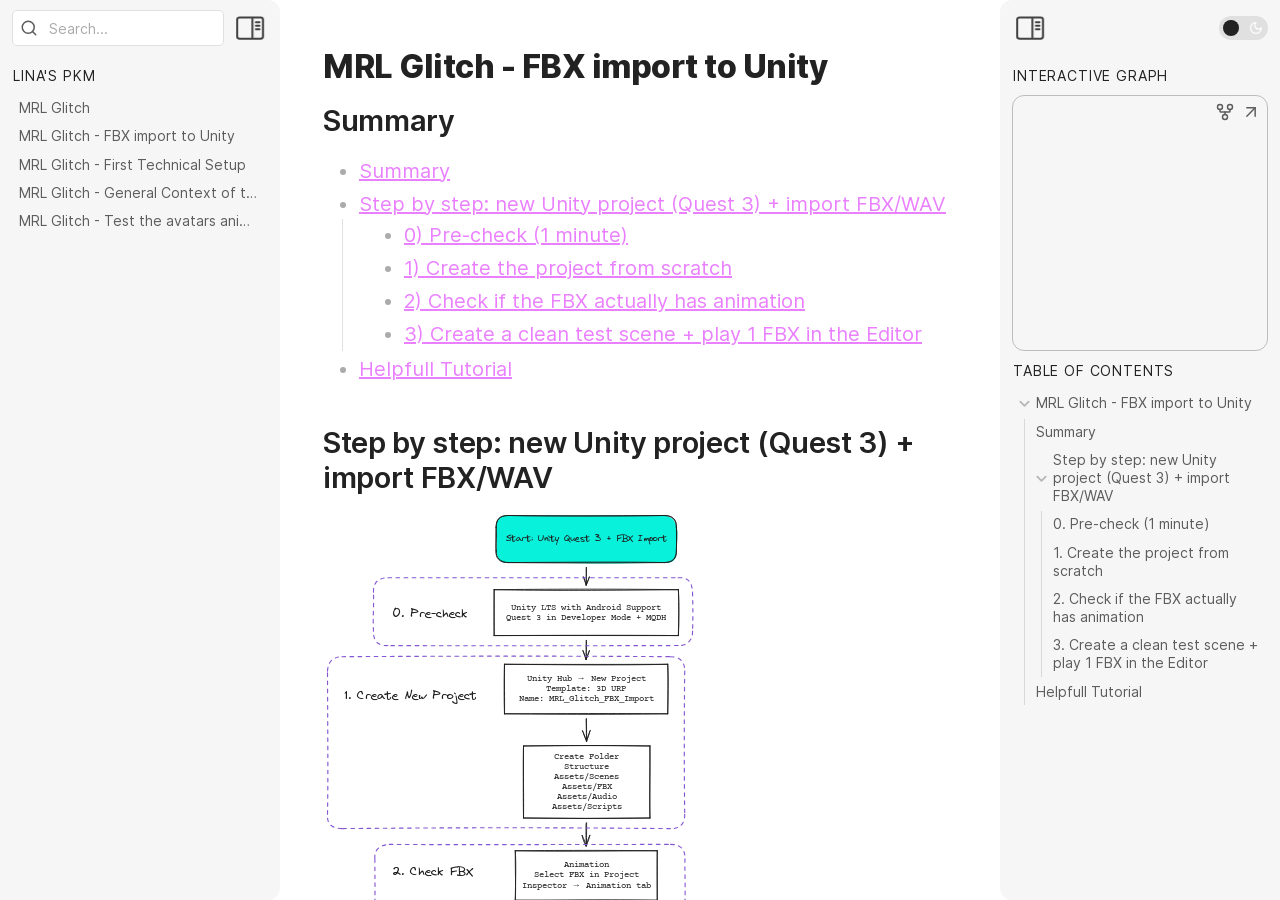
==== mrl-glitch-fbx-import-to-unity.html @ e538ef62 "Publish documentation" ====
<!DOCTYPE html> <html lang="en"><head>
<title>MRL Glitch - FBX import to Unity</title>
<base href=".">
<meta name="pathname" content="mrl-glitch-fbx-import-to-unity.html">
<meta name="description" content="Lina's PKM - MRL Glitch - FBX import to Unity">
<meta property="og:title" content="MRL Glitch - FBX import to Unity">
<meta property="og:description" content="Lina's PKM - MRL Glitch - FBX import to Unity">
<meta property="og:type" content="website">
<meta property="og:url" content="mrl-glitch-fbx-import-to-unity.html">
<meta property="og:image" content="undefined">
<meta charset="UTF-8"><meta property="og:site_name" content="Lina's PKM"><meta name="viewport" content="width=device-width, initial-scale=1.0, user-scalable=yes, minimum-scale=1.0, maximum-scale=5.0"><script async="" id="webpage-script" src="site-lib/scripts/webpage.js" onload="this.onload=null;this.setAttribute(&quot;loaded&quot;, &quot;true&quot;)"></script><script async="" id="graph-wasm-script" src="site-lib/scripts/graph-wasm.js" onload="this.onload=null;this.setAttribute(&quot;loaded&quot;, &quot;true&quot;)"></script><script async="" id="graph-render-worker-script" src="site-lib/scripts/graph-render-worker.js" onload="this.onload=null;this.setAttribute(&quot;loaded&quot;, &quot;true&quot;)"></script><link rel="icon" href="site-lib/media/favicon.png"><link rel="preload" href="site-lib/styles/snippets.css" as="style" onload="this.onload=null;this.rel='stylesheet'"><noscript><link rel="stylesheet" href="site-lib/styles/snippets.css"></noscript><link rel="stylesheet" href="site-lib/styles/obsidian.css"><link rel="preload" href="site-lib/styles/other-plugins.css" as="style" onload="this.onload=null;this.rel='stylesheet'"><noscript><link rel="stylesheet" href="site-lib/styles/other-plugins.css"></noscript><link rel="preload" href="site-lib/styles/global-variable-styles.css" as="style" onload="this.onload=null;this.rel='stylesheet'"><noscript><link rel="stylesheet" href="site-lib/styles/global-variable-styles.css"></noscript><link rel="preload" href="site-lib/styles/supported-plugins.css" as="style" onload="this.onload=null;this.rel='stylesheet'"><noscript><link rel="stylesheet" href="site-lib/styles/supported-plugins.css"></noscript><link rel="preload" href="site-lib/styles/main-styles.css" as="style" onload="this.onload=null;this.rel='stylesheet'"><noscript><link rel="stylesheet" href="site-lib/styles/main-styles.css"></noscript><style>body{--line-width:40em;--line-width-adaptive:40em;--file-line-width:40em;--sidebar-width:min(20em, 80vw);--collapse-arrow-size:11px;--tree-vertical-spacing:1.3em;--sidebar-margin:12px}:root{background-color:#202124}.sidebar{height:100%;font-size:14px;z-index:10;min-width:calc(var(--sidebar-width) + var(--divider-width-hover));max-width:calc(var(--sidebar-width) + var(--divider-width-hover));position:relative;overflow:hidden;overflow:clip;transition:min-width ease-in-out,max-width ease-in-out;transition-duration:.2s;contain:size}#left-sidebar{left:0}#right-sidebar{right:0}.sidebar.is-collapsed{min-width:0;max-width:0}.sidebar.floating{position:absolute}.sidebar .leaf-content{height:100%;min-width:calc(var(--sidebar-width) - var(--divider-width-hover));top:0;padding:var(--sidebar-margin);padding-top:4em;line-height:var(--line-height-tight);background-color:var(--background-secondary);transition:background-color,border-right,border-left,box-shadow;transition-duration:var(--color-fade-speed);transition-timing-function:ease-in-out;position:absolute;display:flex;flex-direction:column}.sidebar:not(.is-collapsed) .leaf-content{min-width:calc(max(100%,var(--sidebar-width)) - 3px);max-width:calc(max(100%,var(--sidebar-width)) - 3px)}#left-sidebar-content{left:0;border-top-right-radius:var(--radius-l);border-bottom-right-radius:var(--radius-l)}#right-sidebar-content{right:0;border-top-left-radius:var(--radius-l);border-bottom-left-radius:var(--radius-l)}.sidebar #left-sidebar-content,.sidebar #right-sidebar-content{contain:none!important;container-type:normal!important;animation:none!important}.sidebar:has(.leaf-content:empty):has(.topbar-content:empty){display:none}.sidebar-topbar{height:calc(2.3em + 2 * var(--sidebar-margin));width:var(--sidebar-width);padding:var(--sidebar-margin);z-index:1;position:fixed;display:flex;align-items:center;transition:width ease-in-out;transition-duration:inherit}.sidebar.is-collapsed .sidebar-topbar{width:calc(2.3em + var(--sidebar-margin) * 2)}.sidebar .sidebar-topbar.is-collapsed{width:0}#left-sidebar .sidebar-topbar{left:0;flex-direction:row;border-top-right-radius:var(--radius-l)}#right-sidebar .sidebar-topbar{right:0;flex-direction:row-reverse;border-top-left-radius:var(--radius-l)}#left-sidebar .topbar-content{margin-right:calc(2.3em + var(--sidebar-margin));flex-direction:row}#right-sidebar .topbar-content{margin-left:calc(2.3em + var(--sidebar-margin));flex-direction:row-reverse}.topbar-content{overflow:hidden visible;overflow:clip visible;width:100%;height:100%;display:flex;align-items:center;transition:inherit}.sidebar.is-collapsed .topbar-content{width:0;transition:inherit}.clickable-icon.sidebar-collapse-icon{background-color:transparent;color:var(--icon-color-focused);padding:2px!important;margin:0!important;height:100%!important;width:2.3em!important;margin-inline:0.14em!important;position:absolute}#left-sidebar .clickable-icon.sidebar-collapse-icon{transform:rotateY(180deg);right:var(--sidebar-margin)}#right-sidebar .clickable-icon.sidebar-collapse-icon{transform:rotateY(180deg);left:var(--sidebar-margin)}.clickable-icon.sidebar-collapse-icon svg.svg-icon{width:100%;height:100%}.feature-title{margin-left:1px;text-transform:uppercase;letter-spacing:.06em;margin-top:.75em;margin-bottom:.75em}.feature-header{display:flex;align-items:center;padding-top:0;font-size:1em;padding-left:0}body.floating-sidebars .sidebar{position:absolute}body{transition:background-color var(--color-fade-speed) ease-in-out}#navbar:not(:empty){display:flex;align-items:center;justify-content:space-between;padding:.5em 1em;width:100%}#main{display:flex;flex-direction:column;height:100%;width:100%;align-items:stretch;justify-content:center}#main-horizontal{display:flex;flex-direction:row;flex-grow:1;width:100%;align-items:stretch;justify-content:center}#center-content{flex-basis:100%;max-width:100%;width:100%;height:100%;display:flex;flex-direction:column;align-items:center;transition:opacity .2s ease-in-out;contain:inline-size}.hide{opacity:0!important;transition:opacity .2s ease-in-out;pointer-events:none}#center-content>.obsidian-document{padding-left:2em;padding-right:1em;margin-bottom:0;width:100%;width:-webkit-fill-available;width:-moz-available;width:fill-available;transition:background-color var(--color-fade-speed) ease-in-out;border-top-right-radius:var(--window-radius,var(--radius-m));border-top-left-radius:var(--window-radius,var(--radius-m));overflow-x:hidden!important;overflow-y:auto!important;display:flex!important;flex-direction:column!important;align-items:center!important;contain:inline-size}body #center-content>.obsidian-document>.markdown-preview-sizer{padding-bottom:80vh;width:100%;max-width:var(--line-width);flex-basis:var(--line-width);transition:background-color var(--color-fade-speed) ease-in-out;contain:inline-size}#center-content>.obsidian-document>div{width:100%!important;transition:background-color var(--color-fade-speed) ease-in-out;contain:inline-size}#center-content>.obsidian-document:not([data-type=markdown]).embed{display:flex;padding:1em;height:100%;width:100%;align-items:center;justify-content:center}#center-content>.obsidian-document:not([data-type=markdown]).embed>*{max-width:100%;max-height:100%;object-fit:contain}:not(h1,h2,h3,h4,h5,h6,li):has(> :is(.math,table)){overflow-x:auto!important}#center-content>.obsidian-document:not([data-type=markdown]){overflow-x:auto;contain:content;padding:0;margin:0;height:100%}.obsidian-document[data-type=attachment]{display:flex;flex-direction:column;align-items:center;justify-content:center;height:100%;width:100%}.obsidian-document[data-type=attachment]>*{outline:0;border:none;box-shadow:none}.obsidian-document[data-type=attachment] :is(img){max-width:90%;max-height:90%;object-fit:contain}.obsidian-document[data-type=attachment]>:is(audio){width:100%;max-width:min(90%,var(--line-width))}.obsidian-document[data-type=attachment]>:is(embed,iframe,video){width:100%;height:100%;max-width:100%;max-height:100%;object-fit:contain}.canvas-wrapper>:is(.header,.footer){z-index:100;position:absolute;display:flex;justify-content:center;flex-direction:column;width:100%;align-items:center}.scroll-highlight{position:absolute;width:100%;height:100%;pointer-events:none;z-index:1000;background-color:hsla(var(--color-accent-hsl),.25);opacity:0;padding:1em;inset:50%;translate:-50% -50%;border-radius:var(--radius-s)}</style><script defer="">async function loadIncludes(){let e=document.querySelectorAll("link[itemprop='include']");for(const t of e){let e=t.getAttribute("href");try{let o="";if(e.startsWith("https:")||e.startsWith("http:")||"file:"!=window.location.protocol){const n=await fetch(e);if(!n.ok){console.log("Could not include file: "+e),t?.remove();continue}o=await n.text()}else{const t=document.getElementById(btoa(encodeURI(e)));if(t){const e=JSON.parse(decodeURI(atob(t.getAttribute("value")??"")));o=e?.data??""}}let n=document.createRange().createContextualFragment(o);t.before(n),t.remove(),console.log("Included text: "+o),console.log("Included file: "+e)}catch(o){t?.remove(),console.log("Could not include file: "+e,o);continue}}}document.addEventListener("DOMContentLoaded",(()=>{loadIncludes()}));let isFileProtocol="file:"==location.protocol;function waitLoadScripts(e,t){let o=e.map((e=>document.getElementById(e+"-script")));!function e(n){let l=o[n],c=n+1;l?(l&&"true"!=l.getAttribute("loaded")||n<o.length&&e(c),n<o.length&&l.addEventListener("load",(()=>e(c)))):n<o.length?e(c):t()}(0)}</script></head><body class="publish css-settings-manager show-inline-title show-ribbon mk-readable-line mk-folder-lines mk-inline-context-enabled mk-flow-minimal center-latex-figures invert-latex-figures is-focused"><script defer="">let theme=localStorage.getItem("theme")||(window.matchMedia("(prefers-color-scheme: dark)").matches?"dark":"light");"dark"==theme?(document.body.classList.add("theme-dark"),document.body.classList.remove("theme-light")):(document.body.classList.add("theme-light"),document.body.classList.remove("theme-dark")),window.innerWidth<480?document.body.classList.add("is-phone"):window.innerWidth<768?document.body.classList.add("is-tablet"):window.innerWidth<1024?document.body.classList.add("is-small-screen"):document.body.classList.add("is-large-screen")</script><div class="parsed-feature-container" style="display: contents;"><link itemprop="include" href="site-lib/html/custom-head-content-content.html"></div><div id="main"><div id="navbar"></div><div id="main-horizontal"><div id="left-content" class="leaf" style="--sidebar-width: var(--sidebar-width-left);"><div id="left-sidebar" class="sidebar"><div class="sidebar-handle"></div><div class="sidebar-topbar"><div class="topbar-content"><div id="search-container"><div id="search-wrapper"><input enterkeyhint="search" type="search" spellcheck="false" placeholder="Search..."><div aria-label="Clear search" id="search-clear-button"></div></div></div></div><div class="clickable-icon sidebar-collapse-icon"><svg xmlns="http://www.w3.org/2000/svg" width="100%" height="100%" viewBox="0 0 24 24" fill="none" stroke="currentColor" stroke-width="3" stroke-linecap="round" stroke-linejoin="round" class="svg-icon"><path d="M21 3H3C1.89543 3 1 3.89543 1 5V19C1 20.1046 1.89543 21 3 21H21C22.1046 21 23 20.1046 23 19V5C23 3.89543 22.1046 3 21 3Z"></path><path d="M10 4V20"></path><path d="M4 7H7"></path><path d="M4 10H7"></path><path d="M4 13H7"></path></svg></div></div><div class="sidebar-content-wrapper"><div id="left-sidebar-content" class="leaf-content"><link itemprop="include" href="site-lib/html/file-tree-content.html"></div></div><script defer="">let ls = document.querySelector("#left-sidebar"); ls.classList.toggle("is-collapsed", window.innerWidth < 768); ls.style.setProperty("--sidebar-width", localStorage.getItem("sidebar-left-width"));</script></div></div><div id="center-content" class="leaf"><div class="obsidian-document markdown-preview-view markdown-rendered node-insert-event is-readable-line-width allow-fold-headings allow-fold-lists show-indentation-guide show-properties" data-type="markdown"><style id="MJX-CHTML-styles"></style><pre class="frontmatter language-yaml" style="display: none;"><code class="language-yaml is-loaded"><span class="token key atrule">title</span><span class="token punctuation">:</span> MRL Glitch <span class="token punctuation">-</span> FBX import to Unity
<span class="token key atrule">initiative_name</span><span class="token punctuation">:</span> <span class="token string">"[[MRL Glitch]]"</span>
<span class="token key atrule">date</span><span class="token punctuation">:</span> <span class="token datetime number">2025-12-15</span>
<span class="token key atrule">language</span><span class="token punctuation">:</span> EN<span class="token punctuation">-</span>US
<span class="token key atrule">note_type</span><span class="token punctuation">:</span> technical</code><button class="copy-code-button"><svg xmlns="http://www.w3.org/2000/svg" width="24" height="24" viewBox="0 0 24 24" fill="none" stroke="currentColor" stroke-width="2" stroke-linecap="round" stroke-linejoin="round" class="svg-icon lucide-copy"><rect x="8" y="8" width="14" height="14" rx="2" ry="2"></rect><path d="M4 16c-1.1 0-2-.9-2-2V4c0-1.1.9-2 2-2h10c1.1 0 2 .9 2 2"></path></svg></button></pre><div class="markdown-preview-sizer markdown-preview-section"><div class="header"><h1 class="page-title heading inline-title" id="MRL_Glitch_-_FBX_import_to_Unity_0">MRL Glitch - FBX import to Unity</h1><div class="data-bar"></div></div><div class="markdown-preview-pusher" style="width: 1px; height: 0.1px; margin-bottom: 0px;"></div><div class="el-h2"><h2 data-heading="Summary" dir="auto" class="heading" id="Summary_0"><span class="heading-collapse-indicator collapse-indicator collapse-icon"><svg xmlns="http://www.w3.org/2000/svg" width="24" height="24" viewBox="0 0 24 24" fill="none" stroke="currentColor" stroke-width="2" stroke-linecap="round" stroke-linejoin="round" class="svg-icon right-triangle"><path d="M3 8L12 17L21 8"></path></svg></span>Summary</h2></div><div class="el-pre"><div class="block-language-table-of-contents"><ul>
<li dir="auto"><a data-tooltip-position="top" aria-label="Summary" data-href="#Summary" href="mrl-glitch-fbx-import-to-unity.html#Summary_0" class="internal-link" target="_self" rel="noopener nofollow">Summary</a></li>
<li dir="auto"><div class="list-collapse-indicator collapse-indicator collapse-icon"><svg xmlns="http://www.w3.org/2000/svg" width="24" height="24" viewBox="0 0 24 24" fill="none" stroke="currentColor" stroke-width="2" stroke-linecap="round" stroke-linejoin="round" class="svg-icon right-triangle"><path d="M3 8L12 17L21 8"></path></svg></div><a data-tooltip-position="top" aria-label="Step by step: new Unity project (Quest 3) + import FBX/WAV" data-href="#Step by step: new Unity project (Quest 3) + import FBX/WAV" href="mrl-glitch-fbx-import-to-unity.html#Step_by_step_new_Unity_project_(Quest_3)_+_import_FBX/WAV_0" class="internal-link" target="_self" rel="noopener nofollow">Step by step: new Unity project (Quest 3) + import FBX/WAV</a>
<ul>
<li dir="auto"><a data-tooltip-position="top" aria-label="0) Pre-check (1 minute)" data-href="#0) Pre-check (1 minute)" href="mrl-glitch-fbx-import-to-unity.html#0)_Pre-check_(1_minute)_0" class="internal-link" target="_self" rel="noopener nofollow">0) Pre-check (1 minute)</a></li>
<li dir="auto"><a data-tooltip-position="top" aria-label="1) Create the project from scratch" data-href="#1) Create the project from scratch" href="mrl-glitch-fbx-import-to-unity.html#1)_Create_the_project_from_scratch_0" class="internal-link" target="_self" rel="noopener nofollow">1) Create the project from scratch</a></li>
<li dir="auto"><a data-tooltip-position="top" aria-label="2) Check if the FBX actually has animation" data-href="#2) Check if the FBX actually has animation" href="mrl-glitch-fbx-import-to-unity.html#2)_Check_if_the_FBX_actually_has_animation_0" class="internal-link" target="_self" rel="noopener nofollow">2) Check if the FBX actually has animation</a></li>
<li dir="auto"><a data-tooltip-position="top" aria-label="3) Create a clean test scene + play 1 FBX in the Editor" data-href="#3) Create a clean test scene + play 1 FBX in the Editor" href="mrl-glitch-fbx-import-to-unity.html#3)_Create_a_clean_test_scene_+_play_1_FBX_in_the_Editor_0" class="internal-link" target="_self" rel="noopener nofollow">3) Create a clean test scene + play 1 FBX in the Editor</a></li>
</ul>
</li>
<li dir="auto"><a data-tooltip-position="top" aria-label="Helpfull Tutorial" data-href="#Helpfull Tutorial" href="mrl-glitch-fbx-import-to-unity.html#Helpfull_Tutorial_0" class="internal-link" target="_self" rel="noopener nofollow">Helpfull Tutorial</a></li>
</ul></div></div><div class="el-h2"><h2 data-heading="Step by step: new Unity project (Quest 3) + import FBX/WAV" dir="auto" class="heading" id="Step_by_step_new_Unity_project_(Quest_3)_+_import_FBX/WAV_0"><span class="heading-collapse-indicator collapse-indicator collapse-icon"><svg xmlns="http://www.w3.org/2000/svg" width="24" height="24" viewBox="0 0 24 24" fill="none" stroke="currentColor" stroke-width="2" stroke-linecap="round" stroke-linejoin="round" class="svg-icon right-triangle"><path d="M3 8L12 17L21 8"></path></svg></span>Step by step: new Unity project (Quest 3) + import FBX/WAV</h2></div><div class="el-p"><p dir="auto"></p><div class="excalidraw-svg"><div style="max-width:800px; " class="excalidraw-svg excalidraw-embedded-img excalidraw-canvas-immersive" filesource="07-ASSETS/Excalidraw/MRL Glitch FBX import to Unity Drawing 2025-12-17 18.29.47.excalidraw.md" w="800" draggable="false" oncanvas="false"><svg version="1.1" xmlns="http://www.w3.org/2000/svg" viewBox="0 0 1419.7359319283971 3516.2849063654444" class="excalidraw-svg"><!-- svg-source:excalidraw --><metadata></metadata><defs><style class="style-fonts">
      @font-face { font-family: Virgil; src: url([data-uri]); }
      @font-face { font-family: Local Font; src: url([data-uri]); }</style></defs><rect x="0" y="0" width="1419.7359319283971" height="3516.2849063654444" fill="#ffffff"></rect><g stroke-linecap="round" transform="translate(384.61858990788755 10) rotate(0 200.3125 52.28273637507141)"><path d="M26.14 0 C141.69 0, 258.07 0.03, 374.48 0 C389.47 3.46, 398.67 10.27, 400.63 26.14 C404.75 35.32, 402.61 50.53, 400.63 78.42 C401.76 96.76, 393.63 107.15, 374.48 104.57 C241.9 109.37, 111.18 104.92, 26.14 104.57 C11.52 107.7, 1.31 95.48, 0 78.42 C2.3 67.47, 0.61 47.18, 0 26.14 C-0.67 10.68, 7.78 0.23, 26.14 0" stroke="none" stroke-width="0" fill="#08F2DB"></path><path d="M26.14 0 C109.46 1.5, 193.57 0.93, 374.48 0 M26.14 0 C155.58 1.13, 285.19 1.62, 374.48 0 M374.48 0 C392.7 1.62, 400.98 7.33, 400.63 26.14 M374.48 0 C390.21 -1, 401.37 10.64, 400.63 26.14 M400.63 26.14 C402.03 38.54, 400.89 48.99, 400.63 78.42 M400.63 26.14 C400.94 43.96, 401.27 61.64, 400.63 78.42 M400.63 78.42 C399.91 96.82, 390.44 104.71, 374.48 104.57 M400.63 78.42 C401.66 94.94, 394.06 103.96, 374.48 104.57 M374.48 104.57 C276.95 102.64, 179.06 103.81, 26.14 104.57 M374.48 104.57 C265.94 105.42, 156.37 105.68, 26.14 104.57 M26.14 104.57 C10.1 103.12, -0.72 95.61, 0 78.42 M26.14 104.57 C8.48 106, -2.25 94.23, 0 78.42 M0 78.42 C-1.34 64.79, 2.27 52.88, 0 26.14 M0 78.42 C-0.32 64.11, -1.16 47.77, 0 26.14 M0 26.14 C0.02 9.72, 8.66 -0.64, 26.14 0 M0 26.14 C0.13 6.68, 7.42 0.98, 26.14 0" stroke="#1e1e1e" stroke-width="2" fill="none"></path></g><g transform="translate(406.2912125885516 49.78273637507141) rotate(0 178.63987731933594 12.5)"><text x="178.63987731933594" y="17.619999999999997" font-family="Virgil, sans-serif, Segoe UI Emoji" font-size="20px" fill="#1e1e1e" text-anchor="middle" style="white-space: pre;" direction="ltr" dominant-baseline="alphabetic">Start: Unity Quest 3 + FBX Import</text></g><g stroke-linecap="round" transform="translate(380.24358990788755 174.78904452748657) rotate(0 204.6875 51)"><path d="M0 0 C101.99 2.04, 201.83 2.16, 409.38 0 M0 0 C120.42 -1.1, 240.5 -1.93, 409.38 0 M409.38 0 C410.6 21.22, 410.32 44.69, 409.38 102 M409.38 0 C410.77 36.27, 411.02 71.15, 409.38 102 M409.38 102 C292.09 102.07, 174.85 101.65, 0 102 M409.38 102 C284.22 100.96, 157.93 101.44, 0 102 M0 102 C0.38 75.77, -0.05 47.43, 0 0 M0 102 C-0.72 67.26, -0.2 31.35, 0 0" stroke="#1e1e1e" stroke-width="2" fill="none"></path></g><g transform="translate(393.05608990788755 203.32810702748657) rotate(0 191.875 22.4609375)"><text x="191.875" y="15.625" font-family="Local Font, sans-serif, Segoe UI Emoji" font-size="20px" fill="#1e1e1e" text-anchor="middle" style="white-space: pre;" direction="ltr" dominant-baseline="alphabetic">Unity LTS with Android Support</text><text x="191.875" y="38.0859375" font-family="Local Font, sans-serif, Segoe UI Emoji" font-size="20px" fill="#1e1e1e" text-anchor="middle" style="white-space: pre;" direction="ltr" dominant-baseline="alphabetic">Quest 3 in Developer Mode + MQDH</text></g><g stroke-linecap="round" transform="translate(403.19830182195005 340.5505496544397) rotate(0 181.34765625 55)"><path d="M0 0 C104.11 0.33, 209.24 0.53, 362.7 0 M0 0 C137.75 1.31, 276.63 2.1, 362.7 0 M362.7 0 C364.5 24.35, 363.36 46.75, 362.7 110 M362.7 0 C363.5 37.29, 363.83 74.44, 362.7 110 M362.7 110 C266.89 108.89, 170.42 109.49, 0 110 M362.7 110 C263.15 111.58, 163.62 111.61, 0 110 M0 110 C0.71 77.37, -0.49 41.58, 0 0 M0 110 C-1.12 74.41, -0.87 39.7, 0 0" stroke="#1e1e1e" stroke-width="2" fill="none"></path></g><g transform="translate(422.65142682195005 361.8591434044397) rotate(0 161.89453125 33.69140625)"><text x="161.89453125" y="15.625" font-family="Local Font, sans-serif, Segoe UI Emoji" font-size="20px" fill="#1e1e1e" text-anchor="middle" style="white-space: pre;" direction="ltr" dominant-baseline="alphabetic">Unity Hub → New Project</text><text x="161.89453125" y="38.0859375" font-family="Local Font, sans-serif, Segoe UI Emoji" font-size="20px" fill="#1e1e1e" text-anchor="middle" style="white-space: pre;" direction="ltr" dominant-baseline="alphabetic">Template: 3D URP</text><text x="161.89453125" y="60.546875" font-family="Local Font, sans-serif, Segoe UI Emoji" font-size="20px" fill="#1e1e1e" text-anchor="middle" style="white-space: pre;" direction="ltr" dominant-baseline="alphabetic">Name: MRL_Glitch_FBX_Import</text></g><g stroke-linecap="round" transform="translate(445.51812604070005 522.0916263145959) rotate(0 140.4296875 80)"><path d="M0 0 C92 -0.57, 180.46 -1.97, 280.86 0 M0 0 C71.36 -1.26, 143.59 -1.4, 280.86 0 M280.86 0 C281.53 62.24, 279.51 120.82, 280.86 160 M280.86 0 C280.83 51.38, 280.45 101.85, 280.86 160 M280.86 160 C183.54 161.72, 87.96 161.39, 0 160 M280.86 160 C188.04 160.85, 94.42 161.07, 0 160 M0 160 C0.72 99.32, -1.17 35.15, 0 0 M0 160 C-0.81 113.26, -0.54 67.23, 0 0" stroke="#1e1e1e" stroke-width="2" fill="none"></path></g><g transform="translate(502.00250104070005 534.7088138145959) rotate(0 83.9453125 67.3828125)"><text x="83.9453125" y="15.625" font-family="Local Font, sans-serif, Segoe UI Emoji" font-size="20px" fill="#1e1e1e" text-anchor="middle" style="white-space: pre;" direction="ltr" dominant-baseline="alphabetic">Create Folder</text><text x="83.9453125" y="38.0859375" font-family="Local Font, sans-serif, Segoe UI Emoji" font-size="20px" fill="#1e1e1e" text-anchor="middle" style="white-space: pre;" direction="ltr" dominant-baseline="alphabetic">Structure</text><text x="83.9453125" y="60.546875" font-family="Local Font, sans-serif, Segoe UI Emoji" font-size="20px" fill="#1e1e1e" text-anchor="middle" style="white-space: pre;" direction="ltr" dominant-baseline="alphabetic">Assets/Scenes</text><text x="83.9453125" y="83.0078125" font-family="Local Font, sans-serif, Segoe UI Emoji" font-size="20px" fill="#1e1e1e" text-anchor="middle" style="white-space: pre;" direction="ltr" dominant-baseline="alphabetic">Assets/FBX</text><text x="83.9453125" y="105.46875" font-family="Local Font, sans-serif, Segoe UI Emoji" font-size="20px" fill="#1e1e1e" text-anchor="middle" style="white-space: pre;" direction="ltr" dominant-baseline="alphabetic">Assets/Audio</text><text x="83.9453125" y="127.9296875" font-family="Local Font, sans-serif, Segoe UI Emoji" font-size="20px" fill="#1e1e1e" text-anchor="middle" style="white-space: pre;" direction="ltr" dominant-baseline="alphabetic">Assets/Scripts</text></g><g stroke-linecap="round" transform="translate(427.20452740788755 754.8751956505334) rotate(0 157.7265625 55)"><path d="M0 0 C99.62 2.11, 201.66 0.33, 315.45 0 M0 0 C117.09 -1.19, 233.49 -0.89, 315.45 0 M315.45 0 C315.12 42.76, 315.19 83.99, 315.45 110 M315.45 0 C315.09 37.95, 315.58 76.44, 315.45 110 M315.45 110 C227.2 108.01, 138.57 109.28, 0 110 M315.45 110 C217.26 110.83, 117.96 111.11, 0 110 M0 110 C0.55 69.16, 2.05 26.77, 0 0 M0 110 C1.52 83.92, -0.04 60.51, 0 0" stroke="#1e1e1e" stroke-width="2" fill="none"></path></g><g transform="translate(435.00433209538755 776.1837894005334) rotate(0 149.9267578125 33.69140625)"><text x="149.9267578125" y="15.625" font-family="Local Font, sans-serif, Segoe UI Emoji" font-size="20px" fill="#1e1e1e" text-anchor="middle" style="white-space: pre;" direction="ltr" dominant-baseline="alphabetic">Animation</text><text x="149.9267578125" y="38.0859375" font-family="Local Font, sans-serif, Segoe UI Emoji" font-size="20px" fill="#1e1e1e" text-anchor="middle" style="white-space: pre;" direction="ltr" dominant-baseline="alphabetic">Select FBX in Project</text><text x="149.9267578125" y="60.546875" font-family="Local Font, sans-serif, Segoe UI Emoji" font-size="20px" fill="#1e1e1e" text-anchor="middle" style="white-space: pre;" direction="ltr" dominant-baseline="alphabetic">Inspector → Animation tab</text></g><g stroke-linecap="round" transform="translate(413.92718365788755 907.3751956505334) rotate(0 171.00390625 171.00390625)"><path d="M171.7 1.32 L340.04 170.6 L172.02 343.01 L-0.05 171.36" stroke="none" stroke-width="0" fill="#EA7DFF" fill-rule="evenodd"></path><path d="M172 0 C230.87 57.28, 287.09 116.98, 342.01 172 M172 0 C223.76 49.73, 273.14 101.19, 342.01 172 M342.01 172 C288.65 224.74, 233.49 281.19, 172 342.01 M342.01 172 C298.91 216.39, 254.47 260.4, 172 342.01 M172 342.01 C133.37 302.94, 95.5 267.82, 0 172 M172 342.01 C123.69 293.66, 74.19 246.09, 0 172 M0 172 C47.76 122.41, 97.58 74.99, 172 0 M0 172 C37.39 133.67, 75.17 97.38, 172 0" stroke="#1e1e1e" stroke-width="2" fill="none"></path></g><g transform="translate(513.9091935455829 1040.8771487755334) rotate(0 71.01994323730469 37.5)"><text x="71.01994323730469" y="17.619999999999997" font-family="Virgil, sans-serif, Segoe UI Emoji" font-size="20px" fill="#1e1e1e" text-anchor="middle" style="white-space: pre;" direction="ltr" dominant-baseline="alphabetic">Import</text><text x="71.01994323730469" y="42.62" font-family="Virgil, sans-serif, Segoe UI Emoji" font-size="20px" fill="#1e1e1e" text-anchor="middle" style="white-space: pre;" direction="ltr" dominant-baseline="alphabetic">Animations: ON</text><text x="71.01994323730469" y="67.62" font-family="Virgil, sans-serif, Segoe UI Emoji" font-size="20px" fill="#1e1e1e" text-anchor="middle" style="white-space: pre;" direction="ltr" dominant-baseline="alphabetic">Clip listed?</text></g><g stroke-linecap="round" transform="translate(72.62054303288755 3249.1720706505334) rotate(0 167.78515625 39)"><path d="M0 0 C76.12 -0.97, 152.86 -0.63, 335.57 0 M0 0 C79.49 -0.26, 158.46 -0.08, 335.57 0 M335.57 0 C334.83 19.52, 335.1 34.94, 335.57 78 M335.57 0 C334.49 28.5, 335.38 56.44, 335.57 78 M335.57 78 C261.66 80.23, 188.53 80.92, 0 78 M335.57 78 C259.13 78.14, 182.17 77.25, 0 78 M0 78 C-1.16 58.47, 2.46 40.65, 0 0 M0 78 C-0.41 56.31, -1.24 32.61, 0 0" stroke="#1e1e1e" stroke-width="2" fill="none"></path></g><g transform="translate(96.49944928288755 3254.4806644005334) rotate(0 143.90625 33.69140625)"><text x="143.90625" y="15.625" font-family="Local Font, sans-serif, Segoe UI Emoji" font-size="20px" fill="#1e1e1e" text-anchor="middle" style="white-space: pre;" direction="ltr" dominant-baseline="alphabetic">FBX is static mesh</text><text x="143.90625" y="38.0859375" font-family="Local Font, sans-serif, Segoe UI Emoji" font-size="20px" fill="#1e1e1e" text-anchor="middle" style="white-space: pre;" direction="ltr" dominant-baseline="alphabetic">or animation in separate</text><text x="143.90625" y="60.546875" font-family="Local Font, sans-serif, Segoe UI Emoji" font-size="20px" fill="#1e1e1e" text-anchor="middle" style="white-space: pre;" direction="ltr" dominant-baseline="alphabetic">file</text></g><g stroke-linecap="round" transform="translate(562.435073639457 1328.3830081505334) rotate(0 195.26953125 65.75)"><path d="M0 0 C139.73 -2.08, 281.14 -1.7, 390.54 0 M0 0 C125.28 -1.07, 251.68 -1.34, 390.54 0 M390.54 0 C391.41 50.9, 390.81 101.88, 390.54 131.5 M390.54 0 C389.9 44.45, 391.58 87.87, 390.54 131.5 M390.54 131.5 C265.5 132.66, 142 132.96, 0 131.5 M390.54 131.5 C248.53 129.48, 107.77 129.39, 0 131.5 M0 131.5 C-1.52 103.48, -0.15 73.83, 0 0 M0 131.5 C1.3 83.85, 1.27 34.88, 0 0" stroke="#1e1e1e" stroke-width="2" fill="none"></path></g><g transform="translate(571.825698639457 1360.4416019005334) rotate(0 185.87890625 33.69140625)"><text x="185.87890625" y="15.625" font-family="Local Font, sans-serif, Segoe UI Emoji" font-size="20px" fill="#1e1e1e" text-anchor="middle" style="white-space: pre;" direction="ltr" dominant-baseline="alphabetic">File → New Scene</text><text x="185.87890625" y="38.0859375" font-family="Local Font, sans-serif, Segoe UI Emoji" font-size="20px" fill="#1e1e1e" text-anchor="middle" style="white-space: pre;" direction="ltr" dominant-baseline="alphabetic">Basic URP template</text><text x="185.87890625" y="60.546875" font-family="Local Font, sans-serif, Segoe UI Emoji" font-size="20px" fill="#1e1e1e" text-anchor="middle" style="white-space: pre;" direction="ltr" dominant-baseline="alphabetic">Save as: 00_SmokeTest_FBX.unity</text></g><g stroke-linecap="round" transform="translate(544.685073639457 1509.8830081505334) rotate(0 213.01953125 36.5)"><path d="M0 0 C122.54 -0.83, 245.14 -1.23, 426.04 0 M0 0 C131.28 0.75, 261.48 1.2, 426.04 0 M426.04 0 C426.96 19.2, 426.53 36.29, 426.04 73 M426.04 0 C426.86 25.25, 427.38 49.32, 426.04 73 M426.04 73 C314.16 71.74, 200.23 72.03, 0 73 M426.04 73 C328 71.59, 230.42 71.02, 0 73 M0 73 C0.92 46.69, -1.8 24.33, 0 0 M0 73 C0.08 46.56, -0.54 22.31, 0 0" stroke="#1e1e1e" stroke-width="2" fill="none"></path></g><g transform="translate(559.833511139457 1523.9220706505334) rotate(0 197.87109375 22.4609375)"><text x="197.87109375" y="15.625" font-family="Local Font, sans-serif, Segoe UI Emoji" font-size="20px" fill="#1e1e1e" text-anchor="middle" style="white-space: pre;" direction="ltr" dominant-baseline="alphabetic">Drop FBX into Hierarchy</text><text x="197.87109375" y="38.0859375" font-family="Local Font, sans-serif, Segoe UI Emoji" font-size="20px" fill="#1e1e1e" text-anchor="middle" style="white-space: pre;" direction="ltr" dominant-baseline="alphabetic">Example: 01_Razor_...Sequence.FBX</text></g><g stroke-linecap="round" transform="translate(643.196792389457 1632.8830081505334) rotate(0 114.5078125 27.5)"><path d="M0 0 C60.67 2.2, 120.42 3.02, 229.02 0 M0 0 C62.35 -0.93, 124.74 -0.89, 229.02 0 M229.02 0 C229.94 18.95, 228.74 34.75, 229.02 55 M229.02 0 C229.04 17.61, 229.29 36.09, 229.02 55 M229.02 55 C181.52 54.89, 134.98 52.23, 0 55 M229.02 55 C138.81 55.21, 47.91 55.3, 0 55 M0 55 C1.39 43.85, -0.26 32.93, 0 0 M0 55 C0.66 43.36, 0.43 31.25, 0 0" stroke="#1e1e1e" stroke-width="2" fill="none"></path></g><g transform="translate(679.755386139457 1637.9220706505334) rotate(0 77.94921875 22.4609375)"><text x="77.94921875" y="15.625" font-family="Local Font, sans-serif, Segoe UI Emoji" font-size="20px" fill="#1e1e1e" text-anchor="middle" style="white-space: pre;" direction="ltr" dominant-baseline="alphabetic">Press Play in</text><text x="77.94921875" y="38.0859375" font-family="Local Font, sans-serif, Segoe UI Emoji" font-size="20px" fill="#1e1e1e" text-anchor="middle" style="white-space: pre;" direction="ltr" dominant-baseline="alphabetic">Editor</text></g><g stroke-linecap="round" transform="translate(663.6654649078876 1726.8830081505334) rotate(0 94.26953125 94.26953125)"><path d="M96.92 -1.09 L189.4 93.56 L96.8 190.21 L1.82 93.47" stroke="none" stroke-width="0" fill="#EA7DFF" fill-rule="evenodd"></path><path d="M95 0 C126.38 31.53, 160.4 63.88, 188.54 95 M95 0 C125.34 31.23, 155.35 62.96, 188.54 95 M188.54 95 C152.54 132.84, 114.36 167.02, 95 188.54 M188.54 95 C160.55 121.79, 133.91 148.7, 95 188.54 M95 188.54 C62.13 151.18, 24.37 118.37, 0 95 M95 188.54 C60.42 155.25, 27.67 123.23, 0 95 M0 95 C26.8 65.56, 57.67 39.13, 95 0 M0 95 C28.7 66.27, 57.32 37.54, 95 0" stroke="#1e1e1e" stroke-width="2" fill="none"></path></g><g transform="translate(720.1502595245868 1783.5177737755334) rotate(0 37.64997100830078 37.5)"><text x="37.64997100830078" y="17.619999999999997" font-family="Virgil, sans-serif, Segoe UI Emoji" font-size="20px" fill="#1e1e1e" text-anchor="middle" style="white-space: pre;" direction="ltr" dominant-baseline="alphabetic">Does it</text><text x="37.64997100830078" y="42.62" font-family="Virgil, sans-serif, Segoe UI Emoji" font-size="20px" fill="#1e1e1e" text-anchor="middle" style="white-space: pre;" direction="ltr" dominant-baseline="alphabetic">animate</text><text x="37.64997100830078" y="67.62" font-family="Virgil, sans-serif, Segoe UI Emoji" font-size="20px" fill="#1e1e1e" text-anchor="middle" style="white-space: pre;" direction="ltr" dominant-baseline="alphabetic">?</text></g><g stroke-linecap="round" transform="translate(423.22991803288755 3048.1720706505334) rotate(0 163.18359375 38.5)"><path d="M1.8 1.67 L328.19 -1.53 L327 77.29 L0.63 77.5" stroke="none" stroke-width="0" fill="#CAD8D8"></path><path d="M0 0 C92.18 -0.15, 184 1.08, 326.37 0 M0 0 C102.84 -1.08, 204.58 -0.81, 326.37 0 M326.37 0 C325.56 28.24, 327.06 54.93, 326.37 77 M326.37 0 C326.57 16.8, 325.01 36.26, 326.37 77 M326.37 77 C254.55 77.55, 182.12 76.4, 0 77 M326.37 77 C251.23 77.91, 176.16 77.52, 0 77 M0 77 C-0.31 58.48, -1.23 39.89, 0 0 M0 77 C0.79 57.61, 0.26 38.6, 0 0" stroke="#1e1e1e" stroke-width="2" fill="none"></path></g><g transform="translate(448.3236069977313 3061.6720706505334) rotate(0 138.08990478515625 25)"><text x="138.08990478515625" y="17.619999999999997" font-family="Virgil, sans-serif, Segoe UI Emoji" font-size="20px" fill="#1e1e1e" text-anchor="middle" style="white-space: pre;" direction="ltr" dominant-baseline="alphabetic">✅ Step 3 Complete</text><text x="138.08990478515625" y="42.62" font-family="Virgil, sans-serif, Segoe UI Emoji" font-size="20px" fill="#1e1e1e" text-anchor="middle" style="white-space: pre;" direction="ltr" dominant-baseline="alphabetic">FBX animates automatically</text></g><g stroke-linecap="round" transform="translate(710.0463242828876 1994.4220706505334) rotate(0 200.5625 66)"><path d="M0 0 C89.61 -1.19, 179.4 0.71, 401.13 0 M0 0 C113.81 -0.92, 226.63 -0.58, 401.13 0 M401.13 0 C400.54 36.82, 400.53 77.96, 401.13 132 M401.13 0 C399.27 28.15, 400.38 57.13, 401.13 132 M401.13 132 C285.93 129.78, 172.87 129.74, 0 132 M401.13 132 C293.33 130.24, 186.37 130.01, 0 132 M0 132 C-0.51 91.26, -0.76 51.54, 0 0 M0 132 C0.33 100.41, 0.34 66.39, 0 0" stroke="#1e1e1e" stroke-width="2" fill="none"></path></g><g transform="translate(743.7289414703876 2010.4220706505334) rotate(0 166.8798828125 50)"><text x="166.8798828125" y="17.619999999999997" font-family="Virgil, sans-serif, Segoe UI Emoji" font-size="20px" fill="#1e1e1e" text-anchor="middle" style="white-space: pre;" direction="ltr" dominant-baseline="alphabetic">Create Animator Controller</text><text x="166.8798828125" y="42.62" font-family="Virgil, sans-serif, Segoe UI Emoji" font-size="20px" fill="#1e1e1e" text-anchor="middle" style="white-space: pre;" direction="ltr" dominant-baseline="alphabetic">Right-click → Create → Animation</text><text x="166.8798828125" y="67.62" font-family="Virgil, sans-serif, Segoe UI Emoji" font-size="20px" fill="#1e1e1e" text-anchor="middle" style="white-space: pre;" direction="ltr" dominant-baseline="alphabetic">→ Animator Controller</text><text x="166.8798828125" y="92.62" font-family="Virgil, sans-serif, Segoe UI Emoji" font-size="20px" fill="#1e1e1e" text-anchor="middle" style="white-space: pre;" direction="ltr" dominant-baseline="alphabetic">Name: AC_SEQ01_Razor</text></g><g stroke-linecap="round" transform="translate(743.8002305328876 2176.4220706505334) rotate(0 166.80859375 51.25)"><path d="M0 0 C73.01 -1.74, 146.79 -1.05, 333.62 0 M0 0 C75.85 0.7, 151.19 -0.2, 333.62 0 M333.62 0 C331.18 21.88, 334.79 45.49, 333.62 102.5 M333.62 0 C333.81 30.03, 332.98 58.04, 333.62 102.5 M333.62 102.5 C232.79 102.52, 131.64 101.68, 0 102.5 M333.62 102.5 C219.41 102.22, 105.19 102.15, 0 102.5 M0 102.5 C-0.39 70.32, -0.74 38.21, 0 0 M0 102.5 C-0.62 63.34, -0.62 24.13, 0 0" stroke="#1e1e1e" stroke-width="2" fill="none"></path></g><g transform="translate(776.5189194977313 2190.1720706505334) rotate(0 134.08990478515625 37.5)"><text x="134.08990478515625" y="17.619999999999997" font-family="Virgil, sans-serif, Segoe UI Emoji" font-size="20px" fill="#1e1e1e" text-anchor="middle" style="white-space: pre;" direction="ltr" dominant-baseline="alphabetic">Select FBX in Hierarchy</text><text x="134.08990478515625" y="42.62" font-family="Virgil, sans-serif, Segoe UI Emoji" font-size="20px" fill="#1e1e1e" text-anchor="middle" style="white-space: pre;" direction="ltr" dominant-baseline="alphabetic">Add Component → Animator</text><text x="134.08990478515625" y="67.62" font-family="Virgil, sans-serif, Segoe UI Emoji" font-size="20px" fill="#1e1e1e" text-anchor="middle" style="white-space: pre;" direction="ltr" dominant-baseline="alphabetic">Assign Controller</text></g><g stroke-linecap="round" transform="translate(712.5736680328876 2328.9220706505334) rotate(0 198.03515625 51.25)"><path d="M0 0 C125.12 -1.99, 251.77 -1.69, 396.07 0 M0 0 C143.2 1.2, 287.64 1.11, 396.07 0 M396.07 0 C396.78 23.03, 398.15 44.43, 396.07 102.5 M396.07 0 C395.07 38.03, 395.04 74.74, 396.07 102.5 M396.07 102.5 C275.43 101.62, 153.82 101.36, 0 102.5 M396.07 102.5 C295.26 100.86, 194.75 100.93, 0 102.5 M0 102.5 C2.41 69.15, -0.79 32.79, 0 0 M0 102.5 C0.15 70.97, 0.46 37.66, 0 0" stroke="#1e1e1e" stroke-width="2" fill="none"></path></g><g transform="translate(752.58892682195 2342.6720706505334) rotate(0 158.0198974609375 37.5)"><text x="158.0198974609375" y="17.619999999999997" font-family="Virgil, sans-serif, Segoe UI Emoji" font-size="20px" fill="#1e1e1e" text-anchor="middle" style="white-space: pre;" direction="ltr" dominant-baseline="alphabetic">Window → Animation → Animator</text><text x="158.0198974609375" y="42.62" font-family="Virgil, sans-serif, Segoe UI Emoji" font-size="20px" fill="#1e1e1e" text-anchor="middle" style="white-space: pre;" direction="ltr" dominant-baseline="alphabetic">Expand FBX in Project</text><text x="158.0198974609375" y="67.62" font-family="Virgil, sans-serif, Segoe UI Emoji" font-size="20px" fill="#1e1e1e" text-anchor="middle" style="white-space: pre;" direction="ltr" dominant-baseline="alphabetic">Find clip: Unreal Take</text></g><g stroke-linecap="round" transform="translate(738.1791367828876 2510.4220706505334) rotate(0 172.4296875 36.5)"><path d="M0 0 C91.92 -1.05, 181.25 -0.69, 344.86 0 M0 0 C78.47 2.57, 157.51 1.86, 344.86 0 M344.86 0 C346.58 22.38, 343.87 48.71, 344.86 73 M344.86 0 C344.9 24.67, 344.28 51.54, 344.86 73 M344.86 73 C228.82 73.55, 113.24 73.57, 0 73 M344.86 73 C265.11 71.29, 185.39 72.31, 0 73 M0 73 C0.85 45.08, 1.06 16.85, 0 0 M0 73 C0.07 45.5, 0.36 18.8, 0 0" stroke="#1e1e1e" stroke-width="2" fill="none"></path></g><g transform="translate(766.2489304840594 2521.9220706505334) rotate(0 144.35989379882812 25)"><text x="144.35989379882812" y="17.619999999999997" font-family="Virgil, sans-serif, Segoe UI Emoji" font-size="20px" fill="#1e1e1e" text-anchor="middle" style="white-space: pre;" direction="ltr" dominant-baseline="alphabetic">Drag clip into Animator graph</text><text x="144.35989379882812" y="42.62" font-family="Virgil, sans-serif, Segoe UI Emoji" font-size="20px" fill="#1e1e1e" text-anchor="middle" style="white-space: pre;" direction="ltr" dominant-baseline="alphabetic">Becomes default state</text></g><g stroke-linecap="round" transform="translate(814.2025742828876 2633.4220706505334) rotate(0 96.40625 22)"><path d="M0 0 C37.55 2.85, 76.22 -0.28, 192.81 0 M0 0 C76.52 0.81, 152.22 0.92, 192.81 0 M192.81 0 C193.51 8.82, 191.86 17.87, 192.81 44 M192.81 0 C192.91 9.33, 192.69 18.18, 192.81 44 M192.81 44 C129.57 46.35, 67.96 45.29, 0 44 M192.81 44 C149.73 44.85, 105.15 45.76, 0 44 M0 44 C1.33 30.97, -0.78 16.1, 0 0 M0 44 C-1.37 33.15, 0.46 21.11, 0 0" stroke="#1e1e1e" stroke-width="2" fill="none"></path></g><g transform="translate(827.5588898956805 2642.9220706505334) rotate(0 83.04993438720703 12.5)"><text x="83.04993438720703" y="17.619999999999997" font-family="Virgil, sans-serif, Segoe UI Emoji" font-size="20px" fill="#1e1e1e" text-anchor="middle" style="white-space: pre;" direction="ltr" dominant-baseline="alphabetic">Press Play again</text></g><g stroke-linecap="round" transform="translate(789.7338242828876 2727.4220706505334) rotate(0 120.875 120.875)"><path d="M121.85 1.92 L241.66 119.65 L120.63 242.84 L-0.52 121.13" stroke="none" stroke-width="0" fill="#EA7DFF" fill-rule="evenodd"></path><path d="M121 0 C167.09 44.75, 210.14 92.29, 241.75 121 M121 0 C162.72 41.47, 206.59 85.64, 241.75 121 M241.75 121 C203.68 155.86, 170.38 193.6, 121 241.75 M241.75 121 C205.75 156.26, 169.4 192.49, 121 241.75 M121 241.75 C72.3 196.26, 27.49 148.46, 0 121 M121 241.75 C93.89 215.19, 67.01 188.67, 0 121 M0 121 C45.45 76.33, 92.09 26.78, 121 0 M0 121 C44.59 74.57, 89.62 29.72, 121 0" stroke="#1e1e1e" stroke-width="2" fill="none"></path></g><g transform="translate(873.0213532745868 2810.8595706505334) rotate(0 37.64997100830078 37.5)"><text x="37.64997100830078" y="17.619999999999997" font-family="Virgil, sans-serif, Segoe UI Emoji" font-size="20px" fill="#1e1e1e" text-anchor="middle" style="white-space: pre;" direction="ltr" dominant-baseline="alphabetic">Does it</text><text x="37.64997100830078" y="42.62" font-family="Virgil, sans-serif, Segoe UI Emoji" font-size="20px" fill="#1e1e1e" text-anchor="middle" style="white-space: pre;" direction="ltr" dominant-baseline="alphabetic">animate</text><text x="37.64997100830078" y="67.62" font-family="Virgil, sans-serif, Segoe UI Emoji" font-size="20px" fill="#1e1e1e" text-anchor="middle" style="white-space: pre;" direction="ltr" dominant-baseline="alphabetic">now?</text></g><g stroke-linecap="round" transform="translate(764.6361680328876 3220.1720706505334) rotate(0 164.8203125 65.5)"><path d="M0 0 C74.06 -0.96, 147.52 -2.1, 329.64 0 M0 0 C75.86 -1.35, 151.79 -1.73, 329.64 0 M329.64 0 C330.22 32.17, 329.29 64.27, 329.64 131 M329.64 0 C330.89 31.51, 330.37 63.39, 329.64 131 M329.64 131 C200.01 133.49, 72.67 133.49, 0 131 M329.64 131 C222.99 132.39, 115.7 132.37, 0 131 M0 131 C1.45 81.24, 0.62 27.79, 0 0 M0 131 C1.49 95.86, 1.02 58.13, 0 0" stroke="#1e1e1e" stroke-width="2" fill="none"></path></g><g transform="translate(779.5541367828876 3229.5197269005334) rotate(0 149.90234375 56.15234375)"><text x="149.90234375" y="15.625" font-family="Local Font, sans-serif, Segoe UI Emoji" font-size="20px" fill="#1e1e1e" text-anchor="middle" style="white-space: pre;" direction="ltr" dominant-baseline="alphabetic">Troubleshoot:</text><text x="149.90234375" y="38.0859375" font-family="Local Font, sans-serif, Segoe UI Emoji" font-size="20px" fill="#1e1e1e" text-anchor="middle" style="white-space: pre;" direction="ltr" dominant-baseline="alphabetic">Check clip exists</text><text x="149.90234375" y="60.546875" font-family="Local Font, sans-serif, Segoe UI Emoji" font-size="20px" fill="#1e1e1e" text-anchor="middle" style="white-space: pre;" direction="ltr" dominant-baseline="alphabetic">Verify Animator</text><text x="149.90234375" y="83.0078125" font-family="Local Font, sans-serif, Segoe UI Emoji" font-size="20px" fill="#1e1e1e" text-anchor="middle" style="white-space: pre;" direction="ltr" dominant-baseline="alphabetic">connections</text><text x="149.90234375" y="105.46875" font-family="Local Font, sans-serif, Segoe UI Emoji" font-size="20px" fill="#1e1e1e" text-anchor="middle" style="white-space: pre;" direction="ltr" dominant-baseline="alphabetic">Check FBX import settings</text></g><g stroke-linecap="round" transform="translate(458.19085553288755 3249.1720706505334) rotate(0 128.22265625 42.5)"><path d="M0 0 C72.02 2.05, 147.09 1.99, 256.45 0 M0 0 C68.26 2.17, 137.7 1.83, 256.45 0 M256.45 0 C254.96 26.97, 254.7 54.97, 256.45 85 M256.45 0 C257.71 21.71, 257.72 40.99, 256.45 85 M256.45 85 C171.79 86.42, 87.47 86.91, 0 85 M256.45 85 C188.81 84.33, 118.89 84.89, 0 85 M0 85 C-0.8 50.48, 0.98 20.07, 0 0 M0 85 C-0.15 51.9, -0.22 17.77, 0 0" stroke="#1e1e1e" stroke-width="2" fill="none"></path></g><g transform="translate(484.47991803288755 3257.9806644005334) rotate(0 101.93359375 33.69140625)"><text x="101.93359375" y="15.625" font-family="Local Font, sans-serif, Segoe UI Emoji" font-size="20px" fill="#1e1e1e" text-anchor="middle" style="white-space: pre;" direction="ltr" dominant-baseline="alphabetic">Ready for Quest 3</text><text x="101.93359375" y="38.0859375" font-family="Local Font, sans-serif, Segoe UI Emoji" font-size="20px" fill="#1e1e1e" text-anchor="middle" style="white-space: pre;" direction="ltr" dominant-baseline="alphabetic">Build &amp; Run to</text><text x="101.93359375" y="60.546875" font-family="Local Font, sans-serif, Segoe UI Emoji" font-size="20px" fill="#1e1e1e" text-anchor="middle" style="white-space: pre;" direction="ltr" dominant-baseline="alphabetic">device</text></g><g stroke-linecap="round" transform="translate(410.88616803288755 3401.1720706505334) rotate(0 175.52734375 52.55641785745547)"><path d="M26.28 0 C114.25 -2.05, 204.12 -2.44, 324.78 0 C342.33 -0.17, 352.47 11.18, 351.05 26.28 C354.01 46.2, 349.64 70.06, 351.05 78.83 C353.72 99.28, 343.38 102.62, 324.78 105.11 C228.34 106.45, 135.89 110.62, 26.28 105.11 C11.91 105.92, -2.69 99.12, 0 78.83 C-4.08 62.59, -3.13 47.84, 0 26.28 C3.2 7.86, 7.71 -2.97, 26.28 0" stroke="none" stroke-width="0" fill="#08F2DB"></path><path d="M26.28 0 C115.63 0.14, 204.63 -0.77, 324.78 0 M26.28 0 C128.62 -0.36, 230.94 -0.43, 324.78 0 M324.78 0 C342.74 -1.36, 352.97 7.67, 351.05 26.28 M324.78 0 C343.29 -1.65, 353.13 10.68, 351.05 26.28 M351.05 26.28 C350.95 47.47, 351.16 68.35, 351.05 78.83 M351.05 26.28 C352.11 45.46, 352.4 65.44, 351.05 78.83 M351.05 78.83 C349.13 97.91, 344.03 105.84, 324.78 105.11 M351.05 78.83 C350.82 95.79, 340.43 106.6, 324.78 105.11 M324.78 105.11 C221.53 104.74, 121.08 104.64, 26.28 105.11 M324.78 105.11 C233.71 104.46, 141.68 104.12, 26.28 105.11 M26.28 105.11 C10.76 106.54, -0.37 97.66, 0 78.83 M26.28 105.11 C6.49 103.45, -1.73 95.54, 0 78.83 M0 78.83 C-1 66.28, -0.55 58.43, 0 26.28 M0 78.83 C0.4 66.86, -0.79 54.83, 0 26.28 M0 26.28 C-0.59 9.63, 7.45 -0.97, 26.28 0 M0 26.28 C2.01 10.66, 9.47 -1.13, 26.28 0" stroke="#1e1e1e" stroke-width="2" fill="none"></path></g><g transform="translate(449.06362774968443 3441.228488507989) rotate(0 137.34988403320312 12.5)"><text x="137.34988403320312" y="17.619999999999997" font-family="Virgil, sans-serif, Segoe UI Emoji" font-size="20px" fill="#1e1e1e" text-anchor="middle" style="white-space: pre;" direction="ltr" dominant-baseline="alphabetic">End: Check animation export</text></g><g stroke-linecap="round"><g transform="translate(584.9714901189052 125.56547275014259) rotate(0 0.11144629064250466 19.405470451289034)"><path d="M-0.31 0.23 C-0.28 6.69, 0.13 31.94, 0.19 38.23 M0.53 -0.12 C0.5 6.47, -0.01 32.5, -0.14 38.93" stroke="#1e1e1e" stroke-width="2" fill="none"></path></g><g transform="translate(584.9714901189052 125.56547275014259) rotate(0 0.11144629064250466 19.405470451289034)"><path d="M-6.32 20.85 C-4.11 26.73, -2.61 32.04, -0.14 38.93 M-6.32 20.85 C-4.62 25.15, -2.7 29.82, -0.14 38.93" stroke="#1e1e1e" stroke-width="2" fill="none"></path></g><g transform="translate(584.9714901189052 125.56547275014259) rotate(0 0.11144629064250466 19.405470451289034)"><path d="M6.75 21.1 C4.97 26.87, 2.47 32.11, -0.14 38.93 M6.75 21.1 C5.12 25.3, 3.71 29.91, -0.14 38.93" stroke="#1e1e1e" stroke-width="2" fill="none"></path></g></g><mask></mask><g stroke-linecap="round"><g transform="translate(585.1579515010409 287.7890445274868) rotate(0 -0.17303867399317596 20.809278333582824)"><path d="M0.19 0.01 C0.22 6.89, -0.09 34.6, -0.14 41.51 M-0.37 -0.47 C-0.39 6.47, -0.54 35.02, -0.54 42.08" stroke="#1e1e1e" stroke-width="2" fill="none"></path></g><g transform="translate(585.1579515010409 287.7890445274868) rotate(0 -0.17303867399317596 20.809278333582824)"><path d="M-7.62 22.44 C-5.84 27.34, -4.58 32.21, -0.54 42.08 M-7.62 22.44 C-5.39 27, -3.92 31.72, -0.54 42.08" stroke="#1e1e1e" stroke-width="2" fill="none"></path></g><g transform="translate(585.1579515010409 287.7890445274868) rotate(0 -0.17303867399317596 20.809278333582824)"><path d="M6.66 22.49 C4.96 27.39, 2.74 32.26, -0.54 42.08 M6.66 22.49 C5.4 26.98, 3.38 31.69, -0.54 42.08" stroke="#1e1e1e" stroke-width="2" fill="none"></path></g></g><mask></mask><g stroke-linecap="round"><g transform="translate(585.2729595319091 461.5505496544399) rotate(0 0.019626931114885338 24.76586060673685)"><path d="M0.07 -0.25 C0.13 7.96, 0.51 41, 0.6 49.24 M-0.56 0.81 C-0.57 9.08, 0.08 41.65, 0.23 49.78" stroke="#1e1e1e" stroke-width="2" fill="none"></path></g><g transform="translate(585.2729595319091 461.5505496544399) rotate(0 0.019626931114885338 24.76586060673685)"><path d="M-8.68 26.67 C-6.15 34.61, -3.27 42.36, 0.23 49.78 M-8.68 26.67 C-6.29 31.7, -3.98 37.84, 0.23 49.78" stroke="#1e1e1e" stroke-width="2" fill="none"></path></g><g transform="translate(585.2729595319091 461.5505496544399) rotate(0 0.019626931114885338 24.76586060673685)"><path d="M8.26 26.35 C5.12 34.41, 2.33 42.26, 0.23 49.78 M8.26 26.35 C6.73 31.4, 5.1 37.62, 0.23 49.78" stroke="#1e1e1e" stroke-width="2" fill="none"></path></g></g><mask></mask><g stroke-linecap="round"><g transform="translate(585.4838247181352 693.0916263145957) rotate(0 -0.44698231201675753 25.207166366530714)"><path d="M0.25 -0.66 C0.23 7.75, -0.09 41.5, 0.02 49.97 M-1.08 1.6 C-1.24 10.2, -1.09 42.83, -0.79 51.08" stroke="#1e1e1e" stroke-width="2" fill="none"></path></g><g transform="translate(585.4838247181352 693.0916263145957) rotate(0 -0.44698231201675753 25.207166366530714)"><path d="M-9.76 27.74 C-8.17 35.45, -5.62 44.21, -0.79 51.08 M-9.76 27.74 C-6.55 34.37, -4.34 38.51, -0.79 51.08" stroke="#1e1e1e" stroke-width="2" fill="none"></path></g><g transform="translate(585.4838247181352 693.0916263145957) rotate(0 -0.44698231201675753 25.207166366530714)"><path d="M7.34 27.44 C3.59 35.28, 0.8 44.13, -0.79 51.08 M7.34 27.44 C6.35 34.02, 4.36 38.23, -0.79 51.08" stroke="#1e1e1e" stroke-width="2" fill="none"></path></g></g><mask></mask><g stroke-linecap="round"><g transform="translate(585.0711766438477 875.8751956505334) rotate(0 -0.0440594628269082 10.303420466008788)"><path d="M0.12 -0.37 C0.17 0.71, 0.41 2.71, 0.39 6.2 C0.37 9.69, 0.04 18.04, 0.02 20.58 M-0.48 0.62 C-0.47 1.8, 0.18 3.35, 0.23 6.75 C0.27 10.14, 0 18.69, -0.2 20.98" stroke="#1e1e1e" stroke-width="2" fill="none"></path></g><g transform="translate(585.0711766438477 875.8751956505334) rotate(0 -0.0440594628269082 10.303420466008788)"><path d="M-2.29 14.05 C-1.89 16.62, -1.17 18.65, -0.2 20.98 M-2.29 14.05 C-1.62 15.48, -1.25 17.23, -0.2 20.98" stroke="#1e1e1e" stroke-width="2" fill="none"></path></g><g transform="translate(585.0711766438477 875.8751956505334) rotate(0 -0.0440594628269082 10.303420466008788)"><path d="M2.65 14.33 C1.47 16.81, 0.6 18.76, -0.2 20.98 M2.65 14.33 C2.19 15.72, 1.44 17.4, -0.2 20.98" stroke="#1e1e1e" stroke-width="2" fill="none"></path></g></g><mask></mask><g mask="url(#mask-uWRH5TBnqNBluA4xDPc4t)" stroke-linecap="round"><g transform="translate(467.0866084561611 1147.3910849571262) rotate(0 -142.21401436871082 1044.916252692331)"><path d="M1.15 -0.65 C-42.73 24.35, -218.49 14.36, -263.04 149.23 C-307.6 284.09, -272.17 485.09, -266.18 808.53 C-260.18 1131.97, -233.47 1876.13, -227.08 2089.86 M0.3 1.62 C-43.72 26.83, -219.28 16.13, -263.72 150.31 C-308.17 284.5, -272.01 483.36, -266.37 806.72 C-260.74 1130.08, -236.13 1876.36, -229.92 2090.49" stroke="#1e1e1e" stroke-width="2" fill="none"></path></g><g transform="translate(467.0866084561611 1147.3910849571262) rotate(0 -142.21401436871082 1044.916252692331)"><path d="M-239.18 2067.27 C-237.44 2075.53, -234.8 2083.95, -229.92 2090.49 M-239.18 2067.27 C-235.1 2076.39, -231.55 2085.4, -229.92 2090.49" stroke="#1e1e1e" stroke-width="2" fill="none"></path></g><g transform="translate(467.0866084561611 1147.3910849571262) rotate(0 -142.21401436871082 1044.916252692331)"><path d="M-222.09 2066.74 C-225.86 2075.33, -228.74 2083.93, -229.92 2090.49 M-222.09 2066.74 C-224.56 2075.93, -227.56 2085.15, -229.92 2090.49" stroke="#1e1e1e" stroke-width="2" fill="none"></path></g></g><mask id="mask-uWRH5TBnqNBluA4xDPc4t"><rect x="0" y="0" fill="#fff" width="834.343777046102" height="3338.1720706505334"></rect><rect x="173.91135965486978" y="1612.761255702737" fill="#000" width="23.959976196289062" height="25" opacity="1"></rect></mask><g transform="translate(173.91135965486978 1612.761255702737) rotate(0 150.9612344325805 579.5460819467203)"><text x="11.979988098144531" y="17.619999999999997" font-family="Virgil, sans-serif, Segoe UI Emoji" font-size="20px" fill="#1e1e1e" text-anchor="middle" style="white-space: pre;" direction="ltr" dominant-baseline="alphabetic">No</text></g><g mask="url(#mask--Y27lYgpbaxi5qkiLhhsi)" stroke-linecap="round"><g transform="translate(673.0600092418613 1177.8065317526637) rotate(0 35.953093830805386 70.82254103318866)"><path d="M1.08 1 C10.92 11.91, 47.78 41.46, 59.55 64.59 C71.32 87.71, 69.69 127.2, 71.72 139.75 M0.19 0.48 C9.92 11.59, 47.35 42.2, 59.18 65.64 C71 89.09, 68.99 128.58, 71.15 141.16" stroke="#1e1e1e" stroke-width="2" fill="none"></path></g><g transform="translate(673.0600092418613 1177.8065317526637) rotate(0 35.953093830805386 70.82254103318866)"><path d="M60.87 118.37 C65.9 127.92, 66.23 134.55, 71.15 141.16 M60.87 118.37 C64.66 126.24, 68.19 132.36, 71.15 141.16" stroke="#1e1e1e" stroke-width="2" fill="none"></path></g><g transform="translate(673.0600092418613 1177.8065317526637) rotate(0 35.953093830805386 70.82254103318866)"><path d="M77.92 117.1 C77.1 127.24, 71.57 134.31, 71.15 141.16 M77.92 117.1 C76.35 125.4, 74.52 131.93, 71.15 141.16" stroke="#1e1e1e" stroke-width="2" fill="none"></path></g></g><mask id="mask--Y27lYgpbaxi5qkiLhhsi"><rect x="0" y="0" fill="#fff" width="844.3962783438874" height="1417.3830081505334"></rect><rect x="715.4572335399494" y="1230.813237648907" fill="#000" width="32.119964599609375" height="25" opacity="1"></rect></mask><g transform="translate(715.4572335399494 1230.813237648907) rotate(0 -6.444130467282633 17.815835136945168)"><text x="16.059982299804688" y="17.619999999999997" font-family="Virgil, sans-serif, Segoe UI Emoji" font-size="20px" fill="#1e1e1e" text-anchor="middle" style="white-space: pre;" direction="ltr" dominant-baseline="alphabetic">Yes</text></g><g stroke-linecap="round"><g transform="translate(757.9065890078234 1470.8830081505334) rotate(0 -0.13906806285058337 13.89238103416514)"><path d="M0.17 0.08 C0.11 4.84, 0.11 23.42, 0.11 28.14 M-0.4 -0.35 C-0.56 4.27, -0.3 22.6, -0.23 27.24" stroke="#1e1e1e" stroke-width="2" fill="none"></path></g><g transform="translate(757.9065890078234 1470.8830081505334) rotate(0 -0.13906806285058337 13.89238103416514)"><path d="M-5.2 14.15 C-3.2 19.49, -1.19 24.72, -0.23 27.24 M-5.2 14.15 C-3.08 18.9, -1.13 23.92, -0.23 27.24" stroke="#1e1e1e" stroke-width="2" fill="none"></path></g><g transform="translate(757.9065890078234 1470.8830081505334) rotate(0 -0.13906806285058337 13.89238103416514)"><path d="M4.38 14.02 C2.63 19.42, 0.9 24.71, -0.23 27.24 M4.38 14.02 C2.94 18.81, 1.33 23.88, -0.23 27.24" stroke="#1e1e1e" stroke-width="2" fill="none"></path></g></g><mask></mask><g stroke-linecap="round"><g transform="translate(757.8778344909063 1593.8830081505334) rotate(0 -0.10941666607197931 14.06435496740741)"><path d="M0.17 0.14 C0.18 4.86, 0.16 23.78, 0.19 28.39 M-0.4 -0.27 C-0.46 4.3, -0.21 22.87, -0.1 27.63" stroke="#1e1e1e" stroke-width="2" fill="none"></path></g><g transform="translate(757.8778344909063 1593.8830081505334) rotate(0 -0.10941666607197931 14.06435496740741)"><path d="M-5.11 14.56 C-3.27 19.22, -1.28 23.77, -0.1 27.63 M-5.11 14.56 C-3.41 18.08, -2.74 21.81, -0.1 27.63" stroke="#1e1e1e" stroke-width="2" fill="none"></path></g><g transform="translate(757.8778344909063 1593.8830081505334) rotate(0 -0.10941666607197931 14.06435496740741)"><path d="M4.46 14.4 C3.13 19.13, 1.94 23.73, -0.1 27.63 M4.46 14.4 C3.61 17.95, 1.73 21.72, -0.1 27.63" stroke="#1e1e1e" stroke-width="2" fill="none"></path></g></g><mask></mask><g stroke-linecap="round"><g transform="translate(757.9872507388511 1698.8830081505334) rotate(0 0.05594723996270545 8.845050986792188)"><path d="M0.26 0.39 C0.3 0.84, 0.38 0.04, 0.38 2.82 C0.37 5.6, 0.22 14.65, 0.23 17.07 M-0.27 0.12 C-0.28 0.63, 0.11 0.51, 0.17 3.42 C0.22 6.33, 0.24 15.17, 0.06 17.57" stroke="#1e1e1e" stroke-width="2" fill="none"></path></g><g transform="translate(757.9872507388511 1698.8830081505334) rotate(0 0.05594723996270545 8.845050986792188)"><path d="M-2.17 10.79 C-1.17 13.31, -0.8 15.51, 0.06 17.57 M-2.17 10.79 C-1.72 12.72, -0.81 14.44, 0.06 17.57" stroke="#1e1e1e" stroke-width="2" fill="none"></path></g><g transform="translate(757.9872507388511 1698.8830081505334) rotate(0 0.05594723996270545 8.845050986792188)"><path d="M2.71 10.95 C2.09 13.43, 0.84 15.57, 0.06 17.57 M2.71 10.95 C1.87 12.84, 1.49 14.51, 0.06 17.57" stroke="#1e1e1e" stroke-width="2" fill="none"></path></g></g><mask></mask><g mask="url(#mask-0NxH-W3X-Qc-BTASaRy7T)" stroke-linecap="round"><g transform="translate(692.1125430328875 1849.5991956505334) rotate(0 -120.24134701018062 601.0035688341878)"><path d="M0.94 -0.4 C-31.17 17.71, -155.58 7.85, -192.07 109.52 C-228.56 211.19, -209.85 427.29, -218.02 609.64 C-226.19 792, -237.59 1104.74, -241.06 1203.66 M-0.03 -1.66 C-32.28 16.55, -156.25 8.72, -192.61 110.83 C-228.98 212.94, -210.06 429.22, -218.2 611.01 C-226.33 792.81, -237.82 1102.8, -241.42 1201.6" stroke="#1e1e1e" stroke-width="2" fill="none"></path></g><g transform="translate(692.1125430328875 1849.5991956505334) rotate(0 -120.24134701018062 601.0035688341878)"><path d="M-249.1 1177.81 C-246.92 1187.3, -244.3 1196.16, -241.42 1201.6 M-249.1 1177.81 C-246.09 1185.44, -244.7 1192.17, -241.42 1201.6" stroke="#1e1e1e" stroke-width="2" fill="none"></path></g><g transform="translate(692.1125430328875 1849.5991956505334) rotate(0 -120.24134701018062 601.0035688341878)"><path d="M-232.01 1178.44 C-235.78 1187.85, -239.1 1196.49, -241.42 1201.6 M-232.01 1178.44 C-234.26 1186.01, -238.13 1192.54, -241.42 1201.6" stroke="#1e1e1e" stroke-width="2" fill="none"></path></g></g><mask id="mask-0NxH-W3X-Qc-BTASaRy7T"><rect x="0" y="0" fill="#fff" width="1032.0205286869477" height="3152.324963432902"></rect><rect x="459.0914138200096" y="2195.7903782098983" fill="#000" width="32.119964599609375" height="25" opacity="1"></rect></mask><g transform="translate(459.0914138200096 2195.790378209898) rotate(0 112.77978220269728 254.81238627482333)"><text x="16.059982299804688" y="17.619999999999997" font-family="Virgil, sans-serif, Segoe UI Emoji" font-size="20px" fill="#1e1e1e" text-anchor="middle" style="white-space: pre;" direction="ltr" dominant-baseline="alphabetic">Yes</text></g><g mask="url(#mask-VR0t2D30lEQG8XNg2t-v_)" stroke-linecap="round"><g transform="translate(829.9594132498434 1859.6844714946817) rotate(0 41.04983260279883 61.639395890312784)"><path d="M1.12 0.1 C13.17 6.8, 60.17 19.12, 73.09 39.8 C86.02 60.48, 77.93 110.23, 78.67 124.17 M0.25 -0.9 C12.58 5.52, 62.16 17.68, 75.2 38.17 C88.23 58.66, 78.03 107.69, 78.45 122.06" stroke="#1e1e1e" stroke-width="2" fill="none"></path></g><g transform="translate(829.9594132498434 1859.6844714946817) rotate(0 41.04983260279883 61.639395890312784)"><path d="M71.72 97.98 C74.25 104.76, 78.09 117.19, 78.45 122.06 M71.72 97.98 C73.15 106.75, 76.65 115.16, 78.45 122.06" stroke="#1e1e1e" stroke-width="2" fill="none"></path></g><g transform="translate(829.9594132498434 1859.6844714946817) rotate(0 41.04983260279883 61.639395890312784)"><path d="M88.77 99.29 C85.1 105.75, 82.74 117.7, 78.45 122.06 M88.77 99.29 C84.46 107.57, 82.23 115.54, 78.45 122.06" stroke="#1e1e1e" stroke-width="2" fill="none"></path></g></g><mask id="mask-VR0t2D30lEQG8XNg2t-v_"><rect x="0" y="0" fill="#fff" width="1007.582932780202" height="2083.4220706505334"></rect><rect x="892.2239697690677" y="1886.0475334545197" fill="#000" width="23.959976196289062" height="25" opacity="1"></rect></mask><g transform="translate(892.2239697690677 1886.0475334545197) rotate(0 -21.214723916425527 35.27633393047481)"><text x="11.979988098144531" y="17.619999999999997" font-family="Virgil, sans-serif, Segoe UI Emoji" font-size="20px" fill="#1e1e1e" text-anchor="middle" style="white-space: pre;" direction="ltr" dominant-baseline="alphabetic">No</text></g><g stroke-linecap="round"><g transform="translate(910.6287424677478 2137.4220706505334) rotate(0 -0.01965736889586367 14.161668842011139)"><path d="M0.48 0.2 C0.56 4.77, 0.1 23.17, -0.06 27.87 M0.06 -0.17 C0.11 4.44, -0.61 23.89, -0.52 28.5" stroke="#1e1e1e" stroke-width="2" fill="none"></path></g><g transform="translate(910.6287424677478 2137.4220706505334) rotate(0 -0.01965736889586367 14.161668842011139)"><path d="M-5.14 15.28 C-3.89 17.88, -3.38 20.08, -0.52 28.5 M-5.14 15.28 C-3.44 19.84, -1.81 25.08, -0.52 28.5" stroke="#1e1e1e" stroke-width="2" fill="none"></path></g><g transform="translate(910.6287424677478 2137.4220706505334) rotate(0 -0.01965736889586367 14.161668842011139)"><path d="M4.43 15.4 C3.73 18.02, 2.3 20.19, -0.52 28.5 M4.43 15.4 C2.64 19.96, 0.79 25.16, -0.52 28.5" stroke="#1e1e1e" stroke-width="2" fill="none"></path></g></g><mask></mask><g stroke-linecap="round"><g transform="translate(910.6294939395146 2289.9220706505334) rotate(0 -0.09654787092455308 13.837957270115169)"><path d="M-0.06 -0.13 C-0.21 4.56, -0.5 23.58, -0.45 28.35 M-0.75 -0.68 C-0.78 3.84, 0.43 22.84, 0.56 27.57" stroke="#1e1e1e" stroke-width="2" fill="none"></path></g><g transform="translate(910.6294939395146 2289.9220706505334) rotate(0 -0.09654787092455308 13.837957270115169)"><path d="M-4.84 14.65 C-2.9 19.09, -0.19 24.95, 0.56 27.57 M-4.84 14.65 C-2.77 19.98, -0.66 24.92, 0.56 27.57" stroke="#1e1e1e" stroke-width="2" fill="none"></path></g><g transform="translate(910.6294939395146 2289.9220706505334) rotate(0 -0.09654787092455308 13.837957270115169)"><path d="M4.73 14.21 C2.97 18.81, 1.97 24.85, 0.56 27.57 M4.73 14.21 C3.01 19.67, 1.33 24.8, 0.56 27.57" stroke="#1e1e1e" stroke-width="2" fill="none"></path></g></g><mask></mask><g stroke-linecap="round"><g transform="translate(910.6210713838651 2442.4220706505334) rotate(0 -0.1314846461699517 28.608498425167)"><path d="M-0.98 0.77 C-0.87 5.77, 0.34 20.41, 0.5 29.65 C0.65 38.89, 0.07 51.52, -0.05 56.19 M0.71 0.14 C0.71 4.85, 0.08 18.64, -0.18 28.13 C-0.44 37.62, -0.86 52.53, -0.84 57.08" stroke="#1e1e1e" stroke-width="2" fill="none"></path></g><g transform="translate(910.6210713838651 2442.4220706505334) rotate(0 -0.1314846461699517 28.608498425167)"><path d="M-5.54 43.63 C-3.29 48.17, -1.48 51.4, -0.84 57.08 M-5.54 43.63 C-4.66 46.77, -3.21 49.46, -0.84 57.08" stroke="#1e1e1e" stroke-width="2" fill="none"></path></g><g transform="translate(910.6210713838651 2442.4220706505334) rotate(0 -0.1314846461699517 28.608498425167)"><path d="M4.21 43.76 C3.63 48.18, 2.62 51.38, -0.84 57.08 M4.21 43.76 C2.83 46.93, 2 49.58, -0.84 57.08" stroke="#1e1e1e" stroke-width="2" fill="none"></path></g></g><mask></mask><g stroke-linecap="round"><g transform="translate(910.6228475881055 2594.4220706505334) rotate(0 -0.11260665158948768 14.22974621499418)"><path d="M0.23 0.53 C0.3 5.07, 0.03 23, -0.03 27.63 M-0.31 0.32 C-0.28 4.9, -0.44 23.63, -0.47 28.14" stroke="#1e1e1e" stroke-width="2" fill="none"></path></g><g transform="translate(910.6228475881055 2594.4220706505334) rotate(0 -0.11260665158948768 14.22974621499418)"><path d="M-5.16 14.94 C-3.42 17.79, -3.54 20.57, -0.47 28.14 M-5.16 14.94 C-3.43 19.42, -1.65 24.58, -0.47 28.14" stroke="#1e1e1e" stroke-width="2" fill="none"></path></g><g transform="translate(910.6228475881055 2594.4220706505334) rotate(0 -0.11260665158948768 14.22974621499418)"><path d="M4.42 15.02 C4.06 17.87, 1.85 20.64, -0.47 28.14 M4.42 15.02 C2.75 19.47, 1.14 24.6, -0.47 28.14" stroke="#1e1e1e" stroke-width="2" fill="none"></path></g></g><mask></mask><g stroke-linecap="round"><g transform="translate(910.8942598696224 2688.4220706505334) rotate(0 -0.5025987478813647 14.293197195058326)"><path d="M-0.02 -0.37 C-0.13 1.92, -0.31 9.51, -0.39 14.3 C-0.47 19.09, -0.53 26.06, -0.5 28.34 M-0.7 0.63 C-0.9 3, -0.84 8.77, -0.87 13.49 C-0.91 18.21, -1.06 26.48, -0.93 28.96" stroke="#1e1e1e" stroke-width="2" fill="none"></path></g><g transform="translate(910.8942598696224 2688.4220706505334) rotate(0 -0.5025987478813647 14.293197195058326)"><path d="M-3.48 22.28 C-2.81 24.5, -1.5 26.76, -0.93 28.96 M-3.48 22.28 C-2.58 24.47, -1.93 26.44, -0.93 28.96" stroke="#1e1e1e" stroke-width="2" fill="none"></path></g><g transform="translate(910.8942598696224 2688.4220706505334) rotate(0 -0.5025987478813647 14.293197195058326)"><path d="M1.41 22.2 C0.4 24.45, 0.04 26.74, -0.93 28.96 M1.41 22.2 C0.81 24.41, -0.04 26.39, -0.93 28.96" stroke="#1e1e1e" stroke-width="2" fill="none"></path></g></g><mask></mask><g mask="url(#mask-er3N091kVXLTjBDi3-yx3)" stroke-linecap="round"><g transform="translate(840.5881605580892 2914.711693304308) rotate(0 -79.10795377432032 61.350782209590136)"><path d="M-0.22 0.65 C-17.18 16.46, -75.62 73.85, -101.81 94.04 C-128 114.23, -148.18 116.89, -157.37 121.79 M-1.8 -0.05 C-18.94 16.04, -76.89 75.15, -102.92 95.62 C-128.96 116.08, -149.09 118.46, -157.99 122.75" stroke="#1e1e1e" stroke-width="2" fill="none"></path></g><g transform="translate(840.5881605580892 2914.711693304308) rotate(0 -79.10795377432032 61.350782209590136)"><path d="M-138.73 106.81 C-143.44 110.97, -150.1 116.67, -157.99 122.75 M-138.73 106.81 C-143.48 111.17, -147.03 115.45, -157.99 122.75" stroke="#1e1e1e" stroke-width="2" fill="none"></path></g><g transform="translate(840.5881605580892 2914.711693304308) rotate(0 -79.10795377432032 61.350782209590136)"><path d="M-132.99 122.92 C-139.29 122.3, -147.65 123.24, -157.99 122.75 M-132.99 122.92 C-139.23 123.4, -144.18 123.75, -157.99 122.75" stroke="#1e1e1e" stroke-width="2" fill="none"></path></g></g><mask id="mask-er3N091kVXLTjBDi3-yx3"><rect x="0" y="0" fill="#fff" width="1098.2457374973226" height="3137.1720706505334"></rect><rect x="723.0275607330829" y="2996.1721956505335" fill="#000" width="32.119964599609375" height="25" opacity="1"></rect></mask><g transform="translate(723.0275607330829 2996.1721956505335) rotate(0 38.452646050685985 -20.109720136635417)"><text x="16.059982299804688" y="17.619999999999997" font-family="Virgil, sans-serif, Segoe UI Emoji" font-size="20px" fill="#1e1e1e" text-anchor="middle" style="white-space: pre;" direction="ltr" dominant-baseline="alphabetic">Yes</text></g><g mask="url(#mask-nd7jm5NPj4zHROKt_XexK)" stroke-linecap="round"><g transform="translate(925.2259452569402 2970.236298862585) rotate(0 2.2114034746881117 119.55900139363462)"><path d="M0.28 -0.67 C1.16 5.88, 4.3 19.81, 4.92 39.39 C5.55 58.97, 3.97 83.42, 4.06 116.82 C4.14 150.22, 5.45 219.31, 5.45 239.79 M-1.03 1.59 C-0.22 7.81, 3.64 18.92, 4.34 37.77 C5.05 56.62, 3.48 81.36, 3.2 114.68 C2.92 148, 2.79 216.71, 2.67 237.69" stroke="#1e1e1e" stroke-width="2" fill="none"></path></g><g transform="translate(925.2259452569402 2970.236298862585) rotate(0 2.2114034746881117 119.55900139363462)"><path d="M-5.79 214.16 C-4.58 221.74, 0.45 226.74, 2.67 237.69 M-5.79 214.16 C-2.93 222.57, -0.92 229.01, 2.67 237.69" stroke="#1e1e1e" stroke-width="2" fill="none"></path></g><g transform="translate(925.2259452569402 2970.236298862585) rotate(0 2.2114034746881117 119.55900139363462)"><path d="M11.31 214.23 C7.83 221.83, 8.18 226.81, 2.67 237.69 M11.31 214.23 C8.49 222.74, 4.82 229.16, 2.67 237.69" stroke="#1e1e1e" stroke-width="2" fill="none"></path></g></g><mask id="mask-nd7jm5NPj4zHROKt_XexK"><rect x="0" y="0" fill="#fff" width="1029.4767951661647" height="3309.1720706505334"></rect><rect x="917.7002398531052" y="3035.1698955995084" fill="#000" width="23.959976196289062" height="25" opacity="1"></rect></mask><g transform="translate(917.7002398531054 3035.169895599508) rotate(0 9.737108878523046 54.625404656711225)"><text x="11.979988098144531" y="17.619999999999997" font-family="Virgil, sans-serif, Segoe UI Emoji" font-size="20px" fill="#1e1e1e" text-anchor="middle" style="white-space: pre;" direction="ltr" dominant-baseline="alphabetic">No</text></g><g stroke-linecap="round"><g transform="translate(586.4207325620035 3136.172070650534) rotate(0 -0.26605877295713753 51.16468023355105)"><path d="M-0.17 0.39 C-0.09 2.7, 1.2 -2.21, 1.19 14.86 C1.19 31.92, 0.18 88.4, -0.21 102.78 M-1.72 -0.45 C-1.75 1.45, 0.77 -3.7, 0.87 13.18 C0.98 30.07, -0.69 86.09, -1.09 100.85" stroke="#1e1e1e" stroke-width="2" fill="none"></path></g><g transform="translate(586.4207325620035 3136.172070650534) rotate(0 -0.26605877295713753 51.16468023355105)"><path d="M-8.98 77.13 C-5.33 87.63, -1.72 93.75, -1.09 100.85 M-8.98 77.13 C-7.09 85.5, -4.33 93.74, -1.09 100.85" stroke="#1e1e1e" stroke-width="2" fill="none"></path></g><g transform="translate(586.4207325620035 3136.172070650534) rotate(0 -0.26605877295713753 51.16468023355105)"><path d="M8.11 77.61 C5.65 87.91, 3.14 93.86, -1.09 100.85 M8.11 77.61 C3.76 85.68, 0.28 93.74, -1.09 100.85" stroke="#1e1e1e" stroke-width="2" fill="none"></path></g></g><mask></mask><g stroke-linecap="round"><g transform="translate(240.77084701699403 3338.1720706505334) rotate(0 74.73343262839393 36.88738905808373)"><path d="M1.2 0.86 C1.13 7.26, -27.12 26.82, -0.59 38.78 C25.95 50.75, 133.53 66.93, 160.41 72.65 M0.37 0.26 C0.14 6.29, -28.7 24.86, -1.65 37.07 C25.4 49.28, 135.67 67.36, 162.69 73.51" stroke="#1e1e1e" stroke-width="2" fill="none"></path></g><g transform="translate(240.77084701699403 3338.1720706505334) rotate(0 74.73343262839393 36.88738905808373)"><path d="M137.99 77.39 C146.46 75.67, 153.39 72.96, 162.69 73.51 M137.99 77.39 C142.77 75.81, 149.53 75, 162.69 73.51" stroke="#1e1e1e" stroke-width="2" fill="none"></path></g><g transform="translate(240.77084701699403 3338.1720706505334) rotate(0 74.73343262839393 36.88738905808373)"><path d="M141.27 60.61 C148.86 63.71, 154.85 65.8, 162.69 73.51 M141.27 60.61 C145.18 62.84, 151.19 65.86, 162.69 73.51" stroke="#1e1e1e" stroke-width="2" fill="none"></path></g></g><mask></mask><g stroke-linecap="round"><g transform="translate(929.1708261961529 3362.172070650534) rotate(0 -73.88225215041477 25.008868967490457)"><path d="M-0.22 0.78 C-0.57 2.83, 25.69 5.14, -0.9 13.13 C-27.48 21.13, -133.23 42.92, -159.73 48.77 M-1.8 0.15 C-1.9 2.25, 27.12 5.93, 1.2 14.22 C-24.72 22.5, -130.42 44.09, -157.31 49.87" stroke="#1e1e1e" stroke-width="2" fill="none"></path></g><g transform="translate(929.1708261961529 3362.172070650534) rotate(0 -73.88225215041477 25.008868967490457)"><path d="M-136.09 36.66 C-143.17 39.93, -154.41 45.68, -157.31 49.87 M-136.09 36.66 C-141.56 39.28, -148.14 43.01, -157.31 49.87" stroke="#1e1e1e" stroke-width="2" fill="none"></path></g><g transform="translate(929.1708261961529 3362.172070650534) rotate(0 -73.88225215041477 25.008868967490457)"><path d="M-132.56 53.39 C-141.18 49.97, -153.83 49.02, -157.31 49.87 M-132.56 53.39 C-138.83 51.55, -146.34 50.85, -157.31 49.87" stroke="#1e1e1e" stroke-width="2" fill="none"></path></g></g><mask></mask><g stroke-linecap="round"><g transform="translate(586.4423136389701 3345.172070650534) rotate(0 0.028676385347012 22.504818541935947)"><path d="M-0.54 -0.4 C-0.59 7.01, -0.42 37.31, -0.41 44.81 M0.18 0.59 C0.31 8.04, 0.54 38.01, 0.61 45.41" stroke="#1e1e1e" stroke-width="2" fill="none"></path></g><g transform="translate(586.4423136389701 3345.172070650534) rotate(0 0.028676385347012 22.504818541935947)"><path d="M-7.27 24.33 C-5.7 29.55, -3.11 35.36, 0.61 45.41 M-7.27 24.33 C-5.84 28.79, -3.27 33.36, 0.61 45.41" stroke="#1e1e1e" stroke-width="2" fill="none"></path></g><g transform="translate(586.4423136389701 3345.172070650534) rotate(0 0.028676385347012 22.504818541935947)"><path d="M8.12 24.2 C5.36 29.38, 3.61 35.23, 0.61 45.41 M8.12 24.2 C6.14 28.63, 5.3 33.23, 0.61 45.41" stroke="#1e1e1e" stroke-width="2" fill="none"></path></g></g><mask></mask><g transform="translate(153.1573910204528 210.45671390632288) rotate(0 84.60196685791016 17.5)"><text x="0" y="24.668" font-family="Virgil, sans-serif, Segoe UI Emoji" font-size="28px" fill="#1e1e1e" text-anchor="start" style="white-space: pre;" direction="ltr" dominant-baseline="alphabetic">0. Pre-check</text></g><g transform="translate(46.11370433222305 393.4499685737228) rotate(0 151.64794921875 17.5)"><text x="0" y="24.668" font-family="Virgil, sans-serif, Segoe UI Emoji" font-size="28px" fill="#1e1e1e" text-anchor="start" style="white-space: pre;" direction="ltr" dominant-baseline="alphabetic">1. Create New Project</text></g><g transform="translate(152.53040592597154 784.7248113741914) rotate(0 91.82595825195312 17.5)"><text x="0" y="24.668" font-family="Virgil, sans-serif, Segoe UI Emoji" font-size="28px" fill="#1e1e1e" text-anchor="start" style="white-space: pre;" direction="ltr" dominant-baseline="alphabetic">2. Check FBX</text></g><g transform="translate(1038.7950953621123 1364.6981817041285) rotate(0 153.78994750976562 17.5)"><text x="0" y="24.668" font-family="Virgil, sans-serif, Segoe UI Emoji" font-size="28px" fill="#1e1e1e" text-anchor="start" style="white-space: pre;" direction="ltr" dominant-baseline="alphabetic">3. Create Test Scene</text></g><g stroke-linecap="round" transform="translate(112.17530223434323 148.30501856196747) rotate(0 354.4164663045859 75.32195355370402)"><path d="M32 0 C253.1 0.15, 475.39 0.15, 676.83 0 M676.83 0 C699.89 -1.4, 707.58 9.89, 708.83 32 M708.83 32 C709.9 64.39, 709.86 95.87, 708.83 118.64 M708.83 118.64 C709.69 138.93, 696.49 151.7, 676.83 150.64 M676.83 150.64 C446.75 151.15, 216 151.51, 32 150.64 M32 150.64 C11.13 152.13, -0.74 141.34, 0 118.64 M0 118.64 C-1.94 89.08, 1.24 60.49, 0 32 M0 32 C-0.87 8.76, 12.44 0.22, 32 0" stroke="#8456D1" stroke-width="2.5" fill="none" stroke-dasharray="8 10"></path></g><g stroke-linecap="round" transform="translate(10 323.69709341905263) rotate(0 396.84795838377704 190.97589895543229)"><path d="M32 0 C263.29 -1.27, 493.45 -1.9, 761.7 0 M761.7 0 C783.28 -0.12, 793.85 11.34, 793.7 32 M793.7 32 C792.21 150.59, 792.55 271.03, 793.7 349.95 M793.7 349.95 C793.87 372.79, 781.81 382.84, 761.7 381.95 M761.7 381.95 C566.12 380.3, 369.84 378.82, 32 381.95 M32 381.95 C10.82 381.43, -1.86 373.17, 0 349.95 M0 349.95 C1.46 271.67, 0.6 193.96, 0 32 M0 32 C1.22 12.24, 9.97 0.82, 32 0" stroke="#8456D1" stroke-width="2.5" fill="none" stroke-dasharray="8 10"></path></g><g stroke-linecap="round" transform="translate(115.29026414687075 740.7631208828586) rotate(0 344.48072231641305 80.78317631597469)"><path d="M32 0 C168.8 0.87, 306 0.38, 656.96 0 M656.96 0 C676.95 -0.07, 689.9 9.44, 688.96 32 M688.96 32 C688.06 54.27, 690.07 78.69, 688.96 129.57 M688.96 129.57 C690.6 151.93, 680.05 160.77, 656.96 161.57 M656.96 161.57 C440.27 160.84, 223.04 161.4, 32 161.57 M32 161.57 C10.92 160.28, -0.5 150.21, 0 129.57 M0 129.57 C0.64 97.92, -0.08 67.18, 0 32 M0 32 C-1.91 12.2, 10 1.48, 32 0" stroke="#8456D1" stroke-width="2.5" fill="none" stroke-dasharray="8 10"></path></g><g stroke-linecap="round" transform="translate(377.3639975912545 1273.05545163794) rotate(0 516.1859671685713 946.4300599159491)"><path d="M32 0 C409.14 1.69, 785.43 2.36, 1000.37 0 M1000.37 0 C1023.5 0.73, 1033.96 11.77, 1032.37 32 M1032.37 32 C1030.79 614.54, 1031.34 1195.67, 1032.37 1860.86 M1032.37 1860.86 C1033.25 1880.77, 1021.24 1892.74, 1000.37 1892.86 M1000.37 1892.86 C694.42 1890.78, 387.4 1890.31, 32 1892.86 M32 1892.86 C9.36 1891.52, 1.45 1882.05, 0 1860.86 M0 1860.86 C-1.37 1329.77, -1.25 798.87, 0 32 M0 32 C0.46 8.95, 11.24 0.31, 32 0" stroke="#8456D1" stroke-width="2.5" fill="none" stroke-dasharray="8 10"></path></g></svg></div></div><p></p></div><div class="el-h3"><h3 data-heading="0) Pre-check (1 minute)" dir="auto" class="heading" id="0)_Pre-check_(1_minute)_0"><span class="heading-collapse-indicator collapse-indicator collapse-icon"><svg xmlns="http://www.w3.org/2000/svg" width="24" height="24" viewBox="0 0 24 24" fill="none" stroke="currentColor" stroke-width="2" stroke-linecap="round" stroke-linejoin="round" class="svg-icon right-triangle"><path d="M3 8L12 17L21 8"></path></svg></span>0) Pre-check (1 minute)</h3></div><div class="el-ul"><ul class="has-list-bullet">
<li data-line="0" dir="auto"><span class="list-bullet"></span>Confirm in <strong>Unity Hub</strong> that you have a <strong>Unity LTS</strong> installed (e.g.: 2022.3 LTS) with <strong>Android Build Support (SDK/NDK/OpenJDK)</strong>.</li>
<li data-line="1" dir="auto"><span class="list-bullet"></span>Quest 3 in <strong>Developer Mode</strong> and connected to <strong>MQDH</strong> (for Build &amp; Run later).</li>
</ul></div><div class="el-h3"><h3 data-heading="1) Create the project from scratch" dir="auto" class="heading" id="1)_Create_the_project_from_scratch_0"><span class="heading-collapse-indicator collapse-indicator collapse-icon"><svg xmlns="http://www.w3.org/2000/svg" width="24" height="24" viewBox="0 0 24 24" fill="none" stroke="currentColor" stroke-width="2" stroke-linecap="round" stroke-linejoin="round" class="svg-icon right-triangle"><path d="M3 8L12 17L21 8"></path></svg></span>1) Create the project from scratch</h3></div><div class="el-ol"><ol>
<li data-line="0" dir="auto">Open <strong>Unity Hub → New Project</strong></li>
<li data-line="1" dir="auto">Template: <strong>3D</strong> SRP.</li>
<li data-line="2" dir="auto">Suggested name: <code>MRL_Glitch_FBX_Import</code></li>
<li data-line="3" dir="auto">Location: a dedicated folder just for this project (Documents/Unity/MetaQuest3).</li>
<li data-line="4" dir="auto">Create.</li>
</ol></div><div class="el-blockquote"><blockquote dir="auto">
<p>Practical tip: as soon as the project opens, create a folder structure under <code>Assets/</code> like this:</p>
</blockquote></div><div class="el-ul"><ul class="has-list-bullet">
<li data-line="0" dir="auto"><span class="list-bullet"></span><code>Scenes</code></li>
<li data-line="1" dir="auto"><span class="list-bullet"></span><code>FBX</code></li>
<li data-line="2" dir="auto"><span class="list-bullet"></span><code>Audio</code></li>
<li data-line="3" dir="auto"><span class="list-bullet"></span><code>Scripts</code></li>
</ul></div><div class="el-h3"><h3 data-heading="2) Check if the FBX actually has animation" dir="auto" class="heading" id="2)_Check_if_the_FBX_actually_has_animation_0"><span class="heading-collapse-indicator collapse-indicator collapse-icon"><svg xmlns="http://www.w3.org/2000/svg" width="24" height="24" viewBox="0 0 24 24" fill="none" stroke="currentColor" stroke-width="2" stroke-linecap="round" stroke-linejoin="round" class="svg-icon right-triangle"><path d="M3 8L12 17L21 8"></path></svg></span>2) Check if the FBX actually has animation</h3></div><div class="el-p"><p dir="auto">For each FBX (<code>01...</code>, <code>02...</code>, etc.):</p></div><div class="el-ol"><ol>
<li data-line="0" dir="auto">Click the FBX in the Project window.</li>
<li data-line="1" dir="auto"><span class="list-collapse-indicator collapse-indicator collapse-icon"><svg xmlns="http://www.w3.org/2000/svg" width="24" height="24" viewBox="0 0 24 24" fill="none" stroke="currentColor" stroke-width="2" stroke-linecap="round" stroke-linejoin="round" class="svg-icon right-triangle"><path d="M3 8L12 17L21 8"></path></svg></span>In the <strong>Inspector → Animation</strong>:
<ul class="has-list-bullet">
<li data-line="2" dir="auto"><span class="list-bullet"></span><strong>Import Animations</strong>: ON  </li>
<li data-line="3" dir="auto"><span class="list-bullet"></span>Check if there is <strong>any clip</strong> listed (name of the take/clip).</li>
</ul>
</li>
<li data-line="4" dir="auto">If <strong>no clip appears</strong>, this FBX may be just a “static mesh” (or the animation was exported into another file).</li>
</ol></div><div class="el-h3"><h3 data-heading="3) Create a clean test scene + play 1 FBX in the Editor" dir="auto" class="heading" id="3)_Create_a_clean_test_scene_+_play_1_FBX_in_the_Editor_0"><span class="heading-collapse-indicator collapse-indicator collapse-icon"><svg xmlns="http://www.w3.org/2000/svg" width="24" height="24" viewBox="0 0 24 24" fill="none" stroke="currentColor" stroke-width="2" stroke-linecap="round" stroke-linejoin="round" class="svg-icon right-triangle"><path d="M3 8L12 17L21 8"></path></svg></span>3) Create a clean test scene + play 1 FBX in the Editor</h3></div><div class="el-p"><p dir="auto"><strong>Goal:</strong> confirm the imported FBX actually animates inside Unity (Editor) before going to Quest.</p></div><div class="el-ol"><ol>
<li data-line="0" dir="auto"><strong>Create a new scene (SRP)</strong></li>
</ol></div><div class="el-ul"><ul class="has-list-bullet">
<li data-line="0" dir="auto"><span class="list-bullet"></span><code>File → New Scene…</code></li>
<li data-line="1" dir="auto"><span class="list-bullet"></span>Select <strong>Basic (URP)</strong></li>
<li data-line="2" dir="auto"><span class="list-bullet"></span>Click <strong>Create</strong></li>
</ul></div><div class="el-ol"><ol start="2">
<li data-line="0" dir="auto"><strong>Save the scene</strong></li>
</ol></div><div class="el-ul"><ul class="has-list-bullet">
<li data-line="0" dir="auto"><span class="list-bullet"></span><code>File → Save As…</code></li>
<li data-line="1" dir="auto"><span class="list-bullet"></span>Save to: <code>Assets/Scenes/</code></li>
<li data-line="2" dir="auto"><span class="list-bullet"></span>Name: <code>00_SmokeTest_FBX.unity</code></li>
</ul></div><div class="el-ol"><ol start="3">
<li data-line="0" dir="auto"><strong>Drop one FBX into the scene</strong></li>
</ol></div><div class="el-ul"><ul class="has-list-bullet">
<li data-line="0" dir="auto"><span class="list-bullet"></span>In the Project window, open <code>Assets/FBX/</code></li>
<li data-line="1" dir="auto"><span class="list-bullet"></span>Drag <strong>only</strong> <code>01_Razor_...Sequence.FBX</code> into the <strong>Hierarchy</strong> (or directly into the Scene view)</li>
</ul></div><div class="el-ol"><ol start="4">
<li data-line="0" dir="auto"><strong>Try the simplest playback</strong></li>
</ol></div><div class="el-ul"><ul class="has-list-bullet">
<li data-line="0" dir="auto"><span class="list-bullet"></span>Press <strong>Play</strong></li>
<li data-line="1" dir="auto"><span class="list-bullet"></span>If the animation runs automatically → ✅ Step 3 done.</li>
</ul></div><div class="el-ol"><ol start="5">
<li data-line="0" dir="auto"><strong>If it does NOT animate automatically (common) → force playback with an Animator</strong></li>
</ol></div><div class="el-ul"><ul class="has-list-bullet">
<li data-line="0" dir="auto"><span class="list-bullet"></span><span class="list-collapse-indicator collapse-indicator collapse-icon"><svg xmlns="http://www.w3.org/2000/svg" width="24" height="24" viewBox="0 0 24 24" fill="none" stroke="currentColor" stroke-width="2" stroke-linecap="round" stroke-linejoin="round" class="svg-icon right-triangle"><path d="M3 8L12 17L21 8"></path></svg></span>Create an Animator Controller:
<ul class="has-list-bullet">
<li data-line="1" dir="auto"><span class="list-bullet"></span><code>Project window → Right click → Create → Animation → Animator Controller</code></li>
<li data-line="2" dir="auto"><span class="list-bullet"></span>Name: <code>AC_SEQ01_Razor</code></li>
</ul>
</li>
<li data-line="3" dir="auto"><span class="list-bullet"></span><span class="list-collapse-indicator collapse-indicator collapse-icon"><svg xmlns="http://www.w3.org/2000/svg" width="24" height="24" viewBox="0 0 24 24" fill="none" stroke="currentColor" stroke-width="2" stroke-linecap="round" stroke-linejoin="round" class="svg-icon right-triangle"><path d="M3 8L12 17L21 8"></path></svg></span>Select the FBX object in the <strong>Hierarchy</strong>
<ul class="has-list-bullet">
<li data-line="4" dir="auto"><span class="list-bullet"></span><code>Add Component → Animator</code></li>
<li data-line="5" dir="auto"><span class="list-bullet"></span>Drag <code>AC_SEQ01_Razor</code> into the Animator <strong>Controller</strong> field</li>
</ul>
</li>
<li data-line="6" dir="auto"><span class="list-bullet"></span><span class="list-collapse-indicator collapse-indicator collapse-icon"><svg xmlns="http://www.w3.org/2000/svg" width="24" height="24" viewBox="0 0 24 24" fill="none" stroke="currentColor" stroke-width="2" stroke-linecap="round" stroke-linejoin="round" class="svg-icon right-triangle"><path d="M3 8L12 17L21 8"></path></svg></span>Open the Animator window:
<ul class="has-list-bullet">
<li data-line="7" dir="auto"><span class="list-bullet"></span><code>Window → Animation → Animator</code></li>
</ul>
</li>
<li data-line="8" dir="auto"><span class="list-bullet"></span><span class="list-collapse-indicator collapse-indicator collapse-icon"><svg xmlns="http://www.w3.org/2000/svg" width="24" height="24" viewBox="0 0 24 24" fill="none" stroke="currentColor" stroke-width="2" stroke-linecap="round" stroke-linejoin="round" class="svg-icon right-triangle"><path d="M3 8L12 17L21 8"></path></svg></span>In the Project window, <strong>expand</strong> the FBX (small triangle) to reveal its sub-assets
<ul class="has-list-bullet">
<li data-line="9" dir="auto"><span class="list-bullet"></span>Find the clip (often called <strong>Unreal Take</strong>)</li>
<li data-line="10" dir="auto"><span class="list-bullet"></span>Drag the clip into the Animator graph (it becomes the default state)</li>
</ul>
</li>
<li data-line="11" dir="auto"><span class="list-bullet"></span>Press <strong>Play</strong> again → animation should run ✅</li>
</ul></div><div class="el-iframe"><iframe allowfullscreen="" allow="encrypted-media;picture-in-picture" frameborder="0" title="YouTube video player" src="https://www.youtube.com/embed/WxoeG3HQ0QE" height="400" width="100%" sandbox="allow-forms allow-presentation allow-same-origin allow-scripts allow-modals" loading="lazy" target="_self" class="is-unresolved"></iframe>
https://youtu.be/WxoeG3HQ0QE</div><div class="el-h2"><h2 data-heading="Helpfull Tutorial" dir="auto" class="heading" id="Helpfull_Tutorial_0"><span class="heading-collapse-indicator collapse-indicator collapse-icon"><svg xmlns="http://www.w3.org/2000/svg" width="24" height="24" viewBox="0 0 24 24" fill="none" stroke="currentColor" stroke-width="2" stroke-linecap="round" stroke-linejoin="round" class="svg-icon right-triangle"><path d="M3 8L12 17L21 8"></path></svg></span>Helpfull Tutorial</h2></div><div class="el-iframe"><iframe allowfullscreen="" allow="encrypted-media;picture-in-picture" frameborder="0" title="YouTube video player" src="https://www.youtube.com/embed/6RA9D2qEu9U" height="400" width="100%" sandbox="allow-forms allow-presentation allow-same-origin allow-scripts allow-modals" loading="lazy" target="_self" class="is-unresolved"></iframe>
https://youtu.be/6RA9D2qEu9U?si=v_L-zQfNrGaFoVq7</div><div class="el-p"><p dir="auto"><strong>Why “if it doesn’t animate automatically” is quite common</strong><br>
It’s very common to import an FBX that <em>does</em> contain an animation clip, drop the model into the scene, press Play… and see nothing moving. Unity often imports the clip as a sub-asset of the FBX, but does <strong>not</strong> automatically:</p></div><div class="el-ul"><ul class="has-list-bullet">
<li data-line="0" dir="auto"><span class="list-bullet"></span>create an Animator Controller, or</li>
<li data-line="1" dir="auto"><span class="list-bullet"></span>assign that controller to the GameObject, or</li>
<li data-line="2" dir="auto"><span class="list-bullet"></span>set the imported clip as the default state.<br>
So the animation exists, but nothing is telling Unity to play it.<br>
In those cases, you need to manually create an Animator Controller, assign it to the object, and add the imported clip as the default state in the Animator.</li>
</ul></div><div class="footer"><div class="data-bar"></div></div></div></div></div><div id="right-content" class="leaf" style="--sidebar-width: var(--sidebar-width-right);"><div id="right-sidebar" class="sidebar"><div class="sidebar-handle"></div><div class="sidebar-topbar"><div class="topbar-content"><label class="theme-toggle-container" for="theme-toggle-input" id=""><input class="theme-toggle-input" type="checkbox" id="theme-toggle-input"><div class="toggle-background"></div></label></div><div class="clickable-icon sidebar-collapse-icon"><svg xmlns="http://www.w3.org/2000/svg" width="100%" height="100%" viewBox="0 0 24 24" fill="none" stroke="currentColor" stroke-width="3" stroke-linecap="round" stroke-linejoin="round" class="svg-icon"><path d="M21 3H3C1.89543 3 1 3.89543 1 5V19C1 20.1046 1.89543 21 3 21H21C22.1046 21 23 20.1046 23 19V5C23 3.89543 22.1046 3 21 3Z"></path><path d="M10 4V20"></path><path d="M4 7H7"></path><path d="M4 10H7"></path><path d="M4 13H7"></path></svg></div></div><div class="sidebar-content-wrapper"><div id="right-sidebar-content" class="leaf-content"><div class="graph-view-wrapper"><div class="feature-header"><div class="feature-title">Interactive Graph</div></div><div class="graph-view-placeholder">
		<div class="graph-view-container">
			<div class="graph-icon graph-expand" role="button" aria-label="Expand" data-tooltip-position="top"><svg xmlns="http://www.w3.org/2000/svg" width="24" height="24" viewBox="0 0 24 24" fill="none" stroke="currentColor" stroke-width="2" stroke-linecap="round" stroke-linejoin="round" class="svg-icon"><line x1="7" y1="17" x2="17" y2="7"></line><polyline points="7 7 17 7 17 17"></polyline></svg></div>
			<div class="graph-icon graph-global" role="button" aria-label="Global Graph" data-tooltip-position="top"><svg xmlns="http://www.w3.org/2000/svg" width="24" height="24" viewBox="0 0 24 24" fill="none" stroke="currentColor" stroke-width="2" stroke-linecap="round" stroke-linejoin="round" class="svg-icon lucide-git-fork"><circle cx="12" cy="18" r="3"></circle><circle cx="6" cy="6" r="3"></circle><circle cx="18" cy="6" r="3"></circle><path d="M18 9v2c0 .6-.4 1-1 1H7c-.6 0-1-.4-1-1V9"></path><path d="M12 12v3"></path></svg></div>
			<canvas id="graph-canvas" class="hide" width="512px" height="512px"></canvas>
		</div>
		</div></div><div id="outline" class=" tree-container"><div class="feature-header"><div class="feature-title">Table Of Contents</div><button class="clickable-icon nav-action-button tree-collapse-all" aria-label="Collapse All"><svg xmlns="http://www.w3.org/2000/svg" width="24" height="24" viewBox="0 0 24 24" fill="none" stroke="currentColor" stroke-width="2" stroke-linecap="round" stroke-linejoin="round"></svg></button></div><div class="tree-item mod-collapsible" data-depth="1"><a class="tree-item-self is-clickable mod-collapsible" href="mrl-glitch-fbx-import-to-unity.html#MRL_Glitch_-_FBX_import_to_Unity_0" data-path="#MRL_Glitch_-_FBX_import_to_Unity_0"><div class="tree-item-icon collapse-icon"><svg xmlns="http://www.w3.org/2000/svg" width="24" height="24" viewBox="0 0 24 24" fill="none" stroke="currentColor" stroke-width="2" stroke-linecap="round" stroke-linejoin="round" class="svg-icon right-triangle"><path d="M3 8L12 17L21 8"></path></svg></div><div class="tree-item-inner heading-link" heading-name="MRL Glitch - FBX import to Unity">MRL Glitch - FBX import to Unity</div></a><div class="tree-item-children"><div class="tree-item" data-depth="2"><a class="tree-item-self is-clickable" href="mrl-glitch-fbx-import-to-unity.html#Summary_0" data-path="#Summary_0"><div class="tree-item-inner heading-link" heading-name="Summary">Summary</div></a><div class="tree-item-children"></div></div><div class="tree-item mod-collapsible" data-depth="2"><a class="tree-item-self is-clickable mod-collapsible" href="mrl-glitch-fbx-import-to-unity.html#Step_by_step_new_Unity_project_(Quest_3)_+_import_FBX/WAV_0" data-path="#Step_by_step_new_Unity_project_(Quest_3)_+_import_FBX/WAV_0"><div class="tree-item-icon collapse-icon"><svg xmlns="http://www.w3.org/2000/svg" width="24" height="24" viewBox="0 0 24 24" fill="none" stroke="currentColor" stroke-width="2" stroke-linecap="round" stroke-linejoin="round" class="svg-icon right-triangle"><path d="M3 8L12 17L21 8"></path></svg></div><div class="tree-item-inner heading-link" heading-name="Step by step: new Unity project (Quest 3) + import FBX/WAV">Step by step: new Unity project (Quest 3) + import FBX/WAV</div></a><div class="tree-item-children"><div class="tree-item" data-depth="3"><a class="tree-item-self is-clickable" href="mrl-glitch-fbx-import-to-unity.html#0)_Pre-check_(1_minute)_0" data-path="#0)_Pre-check_(1_minute)_0"><div class="tree-item-inner heading-link" heading-name="0) Pre-check (1 minute)">0. Pre-check (1 minute)</div></a><div class="tree-item-children"></div></div><div class="tree-item" data-depth="3"><a class="tree-item-self is-clickable" href="mrl-glitch-fbx-import-to-unity.html#1)_Create_the_project_from_scratch_0" data-path="#1)_Create_the_project_from_scratch_0"><div class="tree-item-inner heading-link" heading-name="1) Create the project from scratch">1. Create the project from scratch</div></a><div class="tree-item-children"></div></div><div class="tree-item" data-depth="3"><a class="tree-item-self is-clickable" href="mrl-glitch-fbx-import-to-unity.html#2)_Check_if_the_FBX_actually_has_animation_0" data-path="#2)_Check_if_the_FBX_actually_has_animation_0"><div class="tree-item-inner heading-link" heading-name="2) Check if the FBX actually has animation">2. Check if the FBX actually has animation</div></a><div class="tree-item-children"></div></div><div class="tree-item" data-depth="3"><a class="tree-item-self is-clickable" href="mrl-glitch-fbx-import-to-unity.html#3)_Create_a_clean_test_scene_+_play_1_FBX_in_the_Editor_0" data-path="#3)_Create_a_clean_test_scene_+_play_1_FBX_in_the_Editor_0"><div class="tree-item-inner heading-link" heading-name="3) Create a clean test scene + play 1 FBX in the Editor">3. Create a clean test scene + play 1 FBX in the Editor</div></a><div class="tree-item-children"></div></div></div></div><div class="tree-item" data-depth="2"><a class="tree-item-self is-clickable" href="mrl-glitch-fbx-import-to-unity.html#Helpfull_Tutorial_0" data-path="#Helpfull_Tutorial_0"><div class="tree-item-inner heading-link" heading-name="Helpfull Tutorial">Helpfull Tutorial</div></a><div class="tree-item-children"></div></div></div></div></div></div></div><script defer="">let rs = document.querySelector("#right-sidebar"); rs.classList.toggle("is-collapsed", window.innerWidth < 768); rs.style.setProperty("--sidebar-width", localStorage.getItem("sidebar-right-width"));</script></div></div></div></div></body></html>
---- site-lib/styles/snippets.css ----
.heading-wrapper [data-icon=LiTarget],.iconize-icon[data-icon=LiTarget],[data-icon=LiTarget],svg[data-icon=LiTarget]{color:#ff6b6b!important;fill:#ff6b6b!important}.heading-wrapper [data-icon=LiUsers],.iconize-icon[data-icon=LiUsers],[data-icon=LiUsers],svg[data-icon=LiUsers]{color:#4ecdc4!important;fill:#4ecdc4!important}.heading-wrapper [data-icon=LiBookOpen],.iconize-icon[data-icon=LiBookOpen],[data-icon=LiBookOpen],svg[data-icon=LiBookOpen]{color:#ffe66d!important;fill:#ffe66d!important}.heading-wrapper [data-icon=LiRocket],.iconize-icon[data-icon=LiRocket],[data-icon=LiRocket],svg[data-icon=LiRocket]{color:#a8e6cf!important;fill:#a8e6cf!important}.heading-wrapper [data-icon=LiInbox],.iconize-icon[data-icon=LiInbox],[data-icon=LiInbox],svg[data-icon=LiInbox]{color:#b088f9!important;fill:#b088f9!important}.heading-wrapper [data-icon=LiSparkles],.iconize-icon[data-icon=LiSparkles],[data-icon=LiSparkles],svg[data-icon=LiSparkles]{color:#ffd93d!important;fill:#ffd93d!important}.heading-wrapper [data-icon=LiSunrise],.iconize-icon[data-icon=LiSunrise],[data-icon=LiSunrise],svg[data-icon=LiSunrise]{color:#ff9a76!important;fill:#ff9a76!important}.markdown-preview-view h1:has-text("Today's Focus") svg,.markdown-rendered h1:has-text("Today's Focus") svg{color:#ff6b6b!important;fill:#ff6b6b!important}.markdown-preview-view h1:has-text("Meetings") svg,.markdown-rendered h1:has-text("Meetings") svg{color:#4ecdc4!important;fill:#4ecdc4!important}.markdown-preview-view h1:has-text("Learning") svg,.markdown-rendered h1:has-text("Learning") svg{color:#ffe66d!important;fill:#ffe66d!important}.markdown-preview-view h1:has-text("Initiatives") svg,.markdown-rendered h1:has-text("Initiatives") svg{color:#a8e6cf!important;fill:#a8e6cf!important}.markdown-preview-view h1:has-text("Quick Captures") svg,.markdown-rendered h1:has-text("Quick Captures") svg{color:#b088f9!important;fill:#b088f9!important}.markdown-preview-view h1:has-text("Output Candidate") svg,.markdown-rendered h1:has-text("Output Candidate") svg{color:#ffd93d!important;fill:#ffd93d!important}.markdown-preview-view h1:has-text("Tomorrow") svg,.markdown-rendered h1:has-text("Tomorrow") svg{color:#ff9a76!important;fill:#ff9a76!important}.iconize-icon,[data-icon]{font-size:1.1em!important;margin-right:.3em!important}
---- site-lib/styles/snippets.css ----
.heading-wrapper [data-icon=LiTarget],.iconize-icon[data-icon=LiTarget],[data-icon=LiTarget],svg[data-icon=LiTarget]{color:#ff6b6b!important;fill:#ff6b6b!important}.heading-wrapper [data-icon=LiUsers],.iconize-icon[data-icon=LiUsers],[data-icon=LiUsers],svg[data-icon=LiUsers]{color:#4ecdc4!important;fill:#4ecdc4!important}.heading-wrapper [data-icon=LiBookOpen],.iconize-icon[data-icon=LiBookOpen],[data-icon=LiBookOpen],svg[data-icon=LiBookOpen]{color:#ffe66d!important;fill:#ffe66d!important}.heading-wrapper [data-icon=LiRocket],.iconize-icon[data-icon=LiRocket],[data-icon=LiRocket],svg[data-icon=LiRocket]{color:#a8e6cf!important;fill:#a8e6cf!important}.heading-wrapper [data-icon=LiInbox],.iconize-icon[data-icon=LiInbox],[data-icon=LiInbox],svg[data-icon=LiInbox]{color:#b088f9!important;fill:#b088f9!important}.heading-wrapper [data-icon=LiSparkles],.iconize-icon[data-icon=LiSparkles],[data-icon=LiSparkles],svg[data-icon=LiSparkles]{color:#ffd93d!important;fill:#ffd93d!important}.heading-wrapper [data-icon=LiSunrise],.iconize-icon[data-icon=LiSunrise],[data-icon=LiSunrise],svg[data-icon=LiSunrise]{color:#ff9a76!important;fill:#ff9a76!important}.markdown-preview-view h1:has-text("Today's Focus") svg,.markdown-rendered h1:has-text("Today's Focus") svg{color:#ff6b6b!important;fill:#ff6b6b!important}.markdown-preview-view h1:has-text("Meetings") svg,.markdown-rendered h1:has-text("Meetings") svg{color:#4ecdc4!important;fill:#4ecdc4!important}.markdown-preview-view h1:has-text("Learning") svg,.markdown-rendered h1:has-text("Learning") svg{color:#ffe66d!important;fill:#ffe66d!important}.markdown-preview-view h1:has-text("Initiatives") svg,.markdown-rendered h1:has-text("Initiatives") svg{color:#a8e6cf!important;fill:#a8e6cf!important}.markdown-preview-view h1:has-text("Quick Captures") svg,.markdown-rendered h1:has-text("Quick Captures") svg{color:#b088f9!important;fill:#b088f9!important}.markdown-preview-view h1:has-text("Output Candidate") svg,.markdown-rendered h1:has-text("Output Candidate") svg{color:#ffd93d!important;fill:#ffd93d!important}.markdown-preview-view h1:has-text("Tomorrow") svg,.markdown-rendered h1:has-text("Tomorrow") svg{color:#ff9a76!important;fill:#ff9a76!important}.iconize-icon,[data-icon]{font-size:1.1em!important;margin-right:.3em!important}
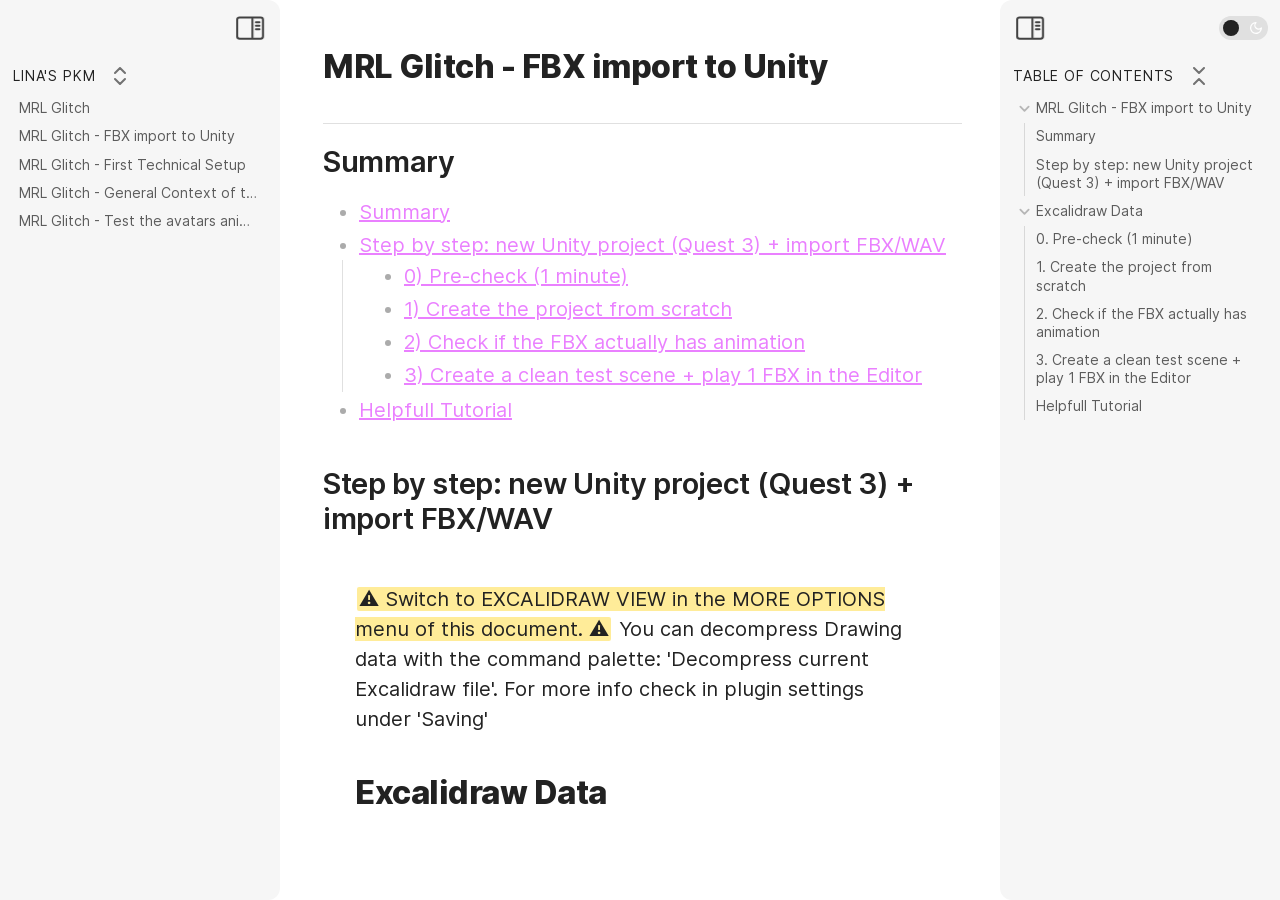
==== commit 4e7b76ff: "without search or graph view" ====
--- a/mrl-glitch-fbx-import-to-unity.html
+++ b/mrl-glitch-fbx-import-to-unity.html
@@ -8,7 +8,7 @@
 <meta property="og:type" content="website">
 <meta property="og:url" content="mrl-glitch-fbx-import-to-unity.html">
 <meta property="og:image" content="undefined">
-<meta charset="UTF-8"><meta property="og:site_name" content="Lina's PKM"><meta name="viewport" content="width=device-width, initial-scale=1.0, user-scalable=yes, minimum-scale=1.0, maximum-scale=5.0"><script async="" id="webpage-script" src="site-lib/scripts/webpage.js" onload="this.onload=null;this.setAttribute(&quot;loaded&quot;, &quot;true&quot;)"></script><script async="" id="graph-wasm-script" src="site-lib/scripts/graph-wasm.js" onload="this.onload=null;this.setAttribute(&quot;loaded&quot;, &quot;true&quot;)"></script><script async="" id="graph-render-worker-script" src="site-lib/scripts/graph-render-worker.js" onload="this.onload=null;this.setAttribute(&quot;loaded&quot;, &quot;true&quot;)"></script><link rel="icon" href="site-lib/media/favicon.png"><link rel="preload" href="site-lib/styles/snippets.css" as="style" onload="this.onload=null;this.rel='stylesheet'"><noscript><link rel="stylesheet" href="site-lib/styles/snippets.css"></noscript><link rel="stylesheet" href="site-lib/styles/obsidian.css"><link rel="preload" href="site-lib/styles/other-plugins.css" as="style" onload="this.onload=null;this.rel='stylesheet'"><noscript><link rel="stylesheet" href="site-lib/styles/other-plugins.css"></noscript><link rel="preload" href="site-lib/styles/global-variable-styles.css" as="style" onload="this.onload=null;this.rel='stylesheet'"><noscript><link rel="stylesheet" href="site-lib/styles/global-variable-styles.css"></noscript><link rel="preload" href="site-lib/styles/supported-plugins.css" as="style" onload="this.onload=null;this.rel='stylesheet'"><noscript><link rel="stylesheet" href="site-lib/styles/supported-plugins.css"></noscript><link rel="preload" href="site-lib/styles/main-styles.css" as="style" onload="this.onload=null;this.rel='stylesheet'"><noscript><link rel="stylesheet" href="site-lib/styles/main-styles.css"></noscript><style>body{--line-width:40em;--line-width-adaptive:40em;--file-line-width:40em;--sidebar-width:min(20em, 80vw);--collapse-arrow-size:11px;--tree-vertical-spacing:1.3em;--sidebar-margin:12px}:root{background-color:#202124}.sidebar{height:100%;font-size:14px;z-index:10;min-width:calc(var(--sidebar-width) + var(--divider-width-hover));max-width:calc(var(--sidebar-width) + var(--divider-width-hover));position:relative;overflow:hidden;overflow:clip;transition:min-width ease-in-out,max-width ease-in-out;transition-duration:.2s;contain:size}#left-sidebar{left:0}#right-sidebar{right:0}.sidebar.is-collapsed{min-width:0;max-width:0}.sidebar.floating{position:absolute}.sidebar .leaf-content{height:100%;min-width:calc(var(--sidebar-width) - var(--divider-width-hover));top:0;padding:var(--sidebar-margin);padding-top:4em;line-height:var(--line-height-tight);background-color:var(--background-secondary);transition:background-color,border-right,border-left,box-shadow;transition-duration:var(--color-fade-speed);transition-timing-function:ease-in-out;position:absolute;display:flex;flex-direction:column}.sidebar:not(.is-collapsed) .leaf-content{min-width:calc(max(100%,var(--sidebar-width)) - 3px);max-width:calc(max(100%,var(--sidebar-width)) - 3px)}#left-sidebar-content{left:0;border-top-right-radius:var(--radius-l);border-bottom-right-radius:var(--radius-l)}#right-sidebar-content{right:0;border-top-left-radius:var(--radius-l);border-bottom-left-radius:var(--radius-l)}.sidebar #left-sidebar-content,.sidebar #right-sidebar-content{contain:none!important;container-type:normal!important;animation:none!important}.sidebar:has(.leaf-content:empty):has(.topbar-content:empty){display:none}.sidebar-topbar{height:calc(2.3em + 2 * var(--sidebar-margin));width:var(--sidebar-width);padding:var(--sidebar-margin);z-index:1;position:fixed;display:flex;align-items:center;transition:width ease-in-out;transition-duration:inherit}.sidebar.is-collapsed .sidebar-topbar{width:calc(2.3em + var(--sidebar-margin) * 2)}.sidebar .sidebar-topbar.is-collapsed{width:0}#left-sidebar .sidebar-topbar{left:0;flex-direction:row;border-top-right-radius:var(--radius-l)}#right-sidebar .sidebar-topbar{right:0;flex-direction:row-reverse;border-top-left-radius:var(--radius-l)}#left-sidebar .topbar-content{margin-right:calc(2.3em + var(--sidebar-margin));flex-direction:row}#right-sidebar .topbar-content{margin-left:calc(2.3em + var(--sidebar-margin));flex-direction:row-reverse}.topbar-content{overflow:hidden visible;overflow:clip visible;width:100%;height:100%;display:flex;align-items:center;transition:inherit}.sidebar.is-collapsed .topbar-content{width:0;transition:inherit}.clickable-icon.sidebar-collapse-icon{background-color:transparent;color:var(--icon-color-focused);padding:2px!important;margin:0!important;height:100%!important;width:2.3em!important;margin-inline:0.14em!important;position:absolute}#left-sidebar .clickable-icon.sidebar-collapse-icon{transform:rotateY(180deg);right:var(--sidebar-margin)}#right-sidebar .clickable-icon.sidebar-collapse-icon{transform:rotateY(180deg);left:var(--sidebar-margin)}.clickable-icon.sidebar-collapse-icon svg.svg-icon{width:100%;height:100%}.feature-title{margin-left:1px;text-transform:uppercase;letter-spacing:.06em;margin-top:.75em;margin-bottom:.75em}.feature-header{display:flex;align-items:center;padding-top:0;font-size:1em;padding-left:0}body.floating-sidebars .sidebar{position:absolute}body{transition:background-color var(--color-fade-speed) ease-in-out}#navbar:not(:empty){display:flex;align-items:center;justify-content:space-between;padding:.5em 1em;width:100%}#main{display:flex;flex-direction:column;height:100%;width:100%;align-items:stretch;justify-content:center}#main-horizontal{display:flex;flex-direction:row;flex-grow:1;width:100%;align-items:stretch;justify-content:center}#center-content{flex-basis:100%;max-width:100%;width:100%;height:100%;display:flex;flex-direction:column;align-items:center;transition:opacity .2s ease-in-out;contain:inline-size}.hide{opacity:0!important;transition:opacity .2s ease-in-out;pointer-events:none}#center-content>.obsidian-document{padding-left:2em;padding-right:1em;margin-bottom:0;width:100%;width:-webkit-fill-available;width:-moz-available;width:fill-available;transition:background-color var(--color-fade-speed) ease-in-out;border-top-right-radius:var(--window-radius,var(--radius-m));border-top-left-radius:var(--window-radius,var(--radius-m));overflow-x:hidden!important;overflow-y:auto!important;display:flex!important;flex-direction:column!important;align-items:center!important;contain:inline-size}body #center-content>.obsidian-document>.markdown-preview-sizer{padding-bottom:80vh;width:100%;max-width:var(--line-width);flex-basis:var(--line-width);transition:background-color var(--color-fade-speed) ease-in-out;contain:inline-size}#center-content>.obsidian-document>div{width:100%!important;transition:background-color var(--color-fade-speed) ease-in-out;contain:inline-size}#center-content>.obsidian-document:not([data-type=markdown]).embed{display:flex;padding:1em;height:100%;width:100%;align-items:center;justify-content:center}#center-content>.obsidian-document:not([data-type=markdown]).embed>*{max-width:100%;max-height:100%;object-fit:contain}:not(h1,h2,h3,h4,h5,h6,li):has(> :is(.math,table)){overflow-x:auto!important}#center-content>.obsidian-document:not([data-type=markdown]){overflow-x:auto;contain:content;padding:0;margin:0;height:100%}.obsidian-document[data-type=attachment]{display:flex;flex-direction:column;align-items:center;justify-content:center;height:100%;width:100%}.obsidian-document[data-type=attachment]>*{outline:0;border:none;box-shadow:none}.obsidian-document[data-type=attachment] :is(img){max-width:90%;max-height:90%;object-fit:contain}.obsidian-document[data-type=attachment]>:is(audio){width:100%;max-width:min(90%,var(--line-width))}.obsidian-document[data-type=attachment]>:is(embed,iframe,video){width:100%;height:100%;max-width:100%;max-height:100%;object-fit:contain}.canvas-wrapper>:is(.header,.footer){z-index:100;position:absolute;display:flex;justify-content:center;flex-direction:column;width:100%;align-items:center}.scroll-highlight{position:absolute;width:100%;height:100%;pointer-events:none;z-index:1000;background-color:hsla(var(--color-accent-hsl),.25);opacity:0;padding:1em;inset:50%;translate:-50% -50%;border-radius:var(--radius-s)}</style><script defer="">async function loadIncludes(){let e=document.querySelectorAll("link[itemprop='include']");for(const t of e){let e=t.getAttribute("href");try{let o="";if(e.startsWith("https:")||e.startsWith("http:")||"file:"!=window.location.protocol){const n=await fetch(e);if(!n.ok){console.log("Could not include file: "+e),t?.remove();continue}o=await n.text()}else{const t=document.getElementById(btoa(encodeURI(e)));if(t){const e=JSON.parse(decodeURI(atob(t.getAttribute("value")??"")));o=e?.data??""}}let n=document.createRange().createContextualFragment(o);t.before(n),t.remove(),console.log("Included text: "+o),console.log("Included file: "+e)}catch(o){t?.remove(),console.log("Could not include file: "+e,o);continue}}}document.addEventListener("DOMContentLoaded",(()=>{loadIncludes()}));let isFileProtocol="file:"==location.protocol;function waitLoadScripts(e,t){let o=e.map((e=>document.getElementById(e+"-script")));!function e(n){let l=o[n],c=n+1;l?(l&&"true"!=l.getAttribute("loaded")||n<o.length&&e(c),n<o.length&&l.addEventListener("load",(()=>e(c)))):n<o.length?e(c):t()}(0)}</script></head><body class="publish css-settings-manager show-inline-title show-ribbon mk-readable-line mk-folder-lines mk-inline-context-enabled mk-flow-minimal center-latex-figures invert-latex-figures is-focused"><script defer="">let theme=localStorage.getItem("theme")||(window.matchMedia("(prefers-color-scheme: dark)").matches?"dark":"light");"dark"==theme?(document.body.classList.add("theme-dark"),document.body.classList.remove("theme-light")):(document.body.classList.add("theme-light"),document.body.classList.remove("theme-dark")),window.innerWidth<480?document.body.classList.add("is-phone"):window.innerWidth<768?document.body.classList.add("is-tablet"):window.innerWidth<1024?document.body.classList.add("is-small-screen"):document.body.classList.add("is-large-screen")</script><div class="parsed-feature-container" style="display: contents;"><link itemprop="include" href="site-lib/html/custom-head-content-content.html"></div><div id="main"><div id="navbar"></div><div id="main-horizontal"><div id="left-content" class="leaf" style="--sidebar-width: var(--sidebar-width-left);"><div id="left-sidebar" class="sidebar"><div class="sidebar-handle"></div><div class="sidebar-topbar"><div class="topbar-content"><div id="search-container"><div id="search-wrapper"><input enterkeyhint="search" type="search" spellcheck="false" placeholder="Search..."><div aria-label="Clear search" id="search-clear-button"></div></div></div></div><div class="clickable-icon sidebar-collapse-icon"><svg xmlns="http://www.w3.org/2000/svg" width="100%" height="100%" viewBox="0 0 24 24" fill="none" stroke="currentColor" stroke-width="3" stroke-linecap="round" stroke-linejoin="round" class="svg-icon"><path d="M21 3H3C1.89543 3 1 3.89543 1 5V19C1 20.1046 1.89543 21 3 21H21C22.1046 21 23 20.1046 23 19V5C23 3.89543 22.1046 3 21 3Z"></path><path d="M10 4V20"></path><path d="M4 7H7"></path><path d="M4 10H7"></path><path d="M4 13H7"></path></svg></div></div><div class="sidebar-content-wrapper"><div id="left-sidebar-content" class="leaf-content"><link itemprop="include" href="site-lib/html/file-tree-content.html"></div></div><script defer="">let ls = document.querySelector("#left-sidebar"); ls.classList.toggle("is-collapsed", window.innerWidth < 768); ls.style.setProperty("--sidebar-width", localStorage.getItem("sidebar-left-width"));</script></div></div><div id="center-content" class="leaf"><div class="obsidian-document markdown-preview-view markdown-rendered node-insert-event is-readable-line-width allow-fold-headings allow-fold-lists show-indentation-guide show-properties" data-type="markdown"><style id="MJX-CHTML-styles"></style><pre class="frontmatter language-yaml" style="display: none;"><code class="language-yaml is-loaded"><span class="token key atrule">title</span><span class="token punctuation">:</span> MRL Glitch <span class="token punctuation">-</span> FBX import to Unity
+<meta charset="UTF-8"><meta property="og:site_name" content="Lina's PKM"><meta name="viewport" content="width=device-width, initial-scale=1.0, user-scalable=yes, minimum-scale=1.0, maximum-scale=5.0"><script async="" id="webpage-script" src="site-lib/scripts/webpage.js" onload="this.onload=null;this.setAttribute(&quot;loaded&quot;, &quot;true&quot;)"></script><link rel="icon" href="site-lib/media/favicon.png"><link rel="preload" href="site-lib/styles/snippets.css" as="style" onload="this.onload=null;this.rel='stylesheet'"><noscript><link rel="stylesheet" href="site-lib/styles/snippets.css"></noscript><link rel="stylesheet" href="site-lib/styles/obsidian.css"><link rel="preload" href="site-lib/styles/other-plugins.css" as="style" onload="this.onload=null;this.rel='stylesheet'"><noscript><link rel="stylesheet" href="site-lib/styles/other-plugins.css"></noscript><link rel="preload" href="site-lib/styles/global-variable-styles.css" as="style" onload="this.onload=null;this.rel='stylesheet'"><noscript><link rel="stylesheet" href="site-lib/styles/global-variable-styles.css"></noscript><link rel="preload" href="site-lib/styles/supported-plugins.css" as="style" onload="this.onload=null;this.rel='stylesheet'"><noscript><link rel="stylesheet" href="site-lib/styles/supported-plugins.css"></noscript><link rel="preload" href="site-lib/styles/main-styles.css" as="style" onload="this.onload=null;this.rel='stylesheet'"><noscript><link rel="stylesheet" href="site-lib/styles/main-styles.css"></noscript><style>body{--line-width:40em;--line-width-adaptive:40em;--file-line-width:40em;--sidebar-width:min(20em, 80vw);--collapse-arrow-size:11px;--tree-vertical-spacing:1.3em;--sidebar-margin:12px}:root{background-color:#202124}.sidebar{height:100%;font-size:14px;z-index:10;min-width:calc(var(--sidebar-width) + var(--divider-width-hover));max-width:calc(var(--sidebar-width) + var(--divider-width-hover));position:relative;overflow:hidden;overflow:clip;transition:min-width ease-in-out,max-width ease-in-out;transition-duration:.2s;contain:size}#left-sidebar{left:0}#right-sidebar{right:0}.sidebar.is-collapsed{min-width:0;max-width:0}.sidebar.floating{position:absolute}.sidebar .leaf-content{height:100%;min-width:calc(var(--sidebar-width) - var(--divider-width-hover));top:0;padding:var(--sidebar-margin);padding-top:4em;line-height:var(--line-height-tight);background-color:var(--background-secondary);transition:background-color,border-right,border-left,box-shadow;transition-duration:var(--color-fade-speed);transition-timing-function:ease-in-out;position:absolute;display:flex;flex-direction:column}.sidebar:not(.is-collapsed) .leaf-content{min-width:calc(max(100%,var(--sidebar-width)) - 3px);max-width:calc(max(100%,var(--sidebar-width)) - 3px)}#left-sidebar-content{left:0;border-top-right-radius:var(--radius-l);border-bottom-right-radius:var(--radius-l)}#right-sidebar-content{right:0;border-top-left-radius:var(--radius-l);border-bottom-left-radius:var(--radius-l)}.sidebar #left-sidebar-content,.sidebar #right-sidebar-content{contain:none!important;container-type:normal!important;animation:none!important}.sidebar:has(.leaf-content:empty):has(.topbar-content:empty){display:none}.sidebar-topbar{height:calc(2.3em + 2 * var(--sidebar-margin));width:var(--sidebar-width);padding:var(--sidebar-margin);z-index:1;position:fixed;display:flex;align-items:center;transition:width ease-in-out;transition-duration:inherit}.sidebar.is-collapsed .sidebar-topbar{width:calc(2.3em + var(--sidebar-margin) * 2)}.sidebar .sidebar-topbar.is-collapsed{width:0}#left-sidebar .sidebar-topbar{left:0;flex-direction:row;border-top-right-radius:var(--radius-l)}#right-sidebar .sidebar-topbar{right:0;flex-direction:row-reverse;border-top-left-radius:var(--radius-l)}#left-sidebar .topbar-content{margin-right:calc(2.3em + var(--sidebar-margin));flex-direction:row}#right-sidebar .topbar-content{margin-left:calc(2.3em + var(--sidebar-margin));flex-direction:row-reverse}.topbar-content{overflow:hidden visible;overflow:clip visible;width:100%;height:100%;display:flex;align-items:center;transition:inherit}.sidebar.is-collapsed .topbar-content{width:0;transition:inherit}.clickable-icon.sidebar-collapse-icon{background-color:transparent;color:var(--icon-color-focused);padding:2px!important;margin:0!important;height:100%!important;width:2.3em!important;margin-inline:0.14em!important;position:absolute}#left-sidebar .clickable-icon.sidebar-collapse-icon{transform:rotateY(180deg);right:var(--sidebar-margin)}#right-sidebar .clickable-icon.sidebar-collapse-icon{transform:rotateY(180deg);left:var(--sidebar-margin)}.clickable-icon.sidebar-collapse-icon svg.svg-icon{width:100%;height:100%}.feature-title{margin-left:1px;text-transform:uppercase;letter-spacing:.06em;margin-top:.75em;margin-bottom:.75em}.feature-header{display:flex;align-items:center;padding-top:0;font-size:1em;padding-left:0}body.floating-sidebars .sidebar{position:absolute}body{transition:background-color var(--color-fade-speed) ease-in-out}#navbar:not(:empty){display:flex;align-items:center;justify-content:space-between;padding:.5em 1em;width:100%}#main{display:flex;flex-direction:column;height:100%;width:100%;align-items:stretch;justify-content:center}#main-horizontal{display:flex;flex-direction:row;flex-grow:1;width:100%;align-items:stretch;justify-content:center}#center-content{flex-basis:100%;max-width:100%;width:100%;height:100%;display:flex;flex-direction:column;align-items:center;transition:opacity .2s ease-in-out;contain:inline-size}.hide{opacity:0!important;transition:opacity .2s ease-in-out;pointer-events:none}#center-content>.obsidian-document{padding-left:2em;padding-right:1em;margin-bottom:0;width:100%;width:-webkit-fill-available;width:-moz-available;width:fill-available;transition:background-color var(--color-fade-speed) ease-in-out;border-top-right-radius:var(--window-radius,var(--radius-m));border-top-left-radius:var(--window-radius,var(--radius-m));overflow-x:hidden!important;overflow-y:auto!important;display:flex!important;flex-direction:column!important;align-items:center!important;contain:inline-size}body #center-content>.obsidian-document>.markdown-preview-sizer{padding-bottom:80vh;width:100%;max-width:var(--line-width);flex-basis:var(--line-width);transition:background-color var(--color-fade-speed) ease-in-out;contain:inline-size}#center-content>.obsidian-document>div{width:100%!important;transition:background-color var(--color-fade-speed) ease-in-out;contain:inline-size}#center-content>.obsidian-document:not([data-type=markdown]).embed{display:flex;padding:1em;height:100%;width:100%;align-items:center;justify-content:center}#center-content>.obsidian-document:not([data-type=markdown]).embed>*{max-width:100%;max-height:100%;object-fit:contain}:not(h1,h2,h3,h4,h5,h6,li):has(> :is(.math,table)){overflow-x:auto!important}#center-content>.obsidian-document:not([data-type=markdown]){overflow-x:auto;contain:content;padding:0;margin:0;height:100%}.obsidian-document[data-type=attachment]{display:flex;flex-direction:column;align-items:center;justify-content:center;height:100%;width:100%}.obsidian-document[data-type=attachment]>*{outline:0;border:none;box-shadow:none}.obsidian-document[data-type=attachment] :is(img){max-width:90%;max-height:90%;object-fit:contain}.obsidian-document[data-type=attachment]>:is(audio){width:100%;max-width:min(90%,var(--line-width))}.obsidian-document[data-type=attachment]>:is(embed,iframe,video){width:100%;height:100%;max-width:100%;max-height:100%;object-fit:contain}.canvas-wrapper>:is(.header,.footer){z-index:100;position:absolute;display:flex;justify-content:center;flex-direction:column;width:100%;align-items:center}.scroll-highlight{position:absolute;width:100%;height:100%;pointer-events:none;z-index:1000;background-color:hsla(var(--color-accent-hsl),.25);opacity:0;padding:1em;inset:50%;translate:-50% -50%;border-radius:var(--radius-s)}</style><script defer="">async function loadIncludes(){let e=document.querySelectorAll("link[itemprop='include']");for(const t of e){let e=t.getAttribute("href");try{let o="";if(e.startsWith("https:")||e.startsWith("http:")||"file:"!=window.location.protocol){const n=await fetch(e);if(!n.ok){console.log("Could not include file: "+e),t?.remove();continue}o=await n.text()}else{const t=document.getElementById(btoa(encodeURI(e)));if(t){const e=JSON.parse(decodeURI(atob(t.getAttribute("value")??"")));o=e?.data??""}}let n=document.createRange().createContextualFragment(o);t.before(n),t.remove(),console.log("Included text: "+o),console.log("Included file: "+e)}catch(o){t?.remove(),console.log("Could not include file: "+e,o);continue}}}document.addEventListener("DOMContentLoaded",(()=>{loadIncludes()}));let isFileProtocol="file:"==location.protocol;function waitLoadScripts(e,t){let o=e.map((e=>document.getElementById(e+"-script")));!function e(n){let l=o[n],c=n+1;l?(l&&"true"!=l.getAttribute("loaded")||n<o.length&&e(c),n<o.length&&l.addEventListener("load",(()=>e(c)))):n<o.length?e(c):t()}(0)}</script></head><body class="publish css-settings-manager show-inline-title show-ribbon mk-readable-line mk-folder-lines mk-inline-context-enabled mk-flow-minimal center-latex-figures invert-latex-figures is-focused"><script defer="">let theme=localStorage.getItem("theme")||(window.matchMedia("(prefers-color-scheme: dark)").matches?"dark":"light");"dark"==theme?(document.body.classList.add("theme-dark"),document.body.classList.remove("theme-light")):(document.body.classList.add("theme-light"),document.body.classList.remove("theme-dark")),window.innerWidth<480?document.body.classList.add("is-phone"):window.innerWidth<768?document.body.classList.add("is-tablet"):window.innerWidth<1024?document.body.classList.add("is-small-screen"):document.body.classList.add("is-large-screen")</script><div class="parsed-feature-container" style="display: contents;"><link itemprop="include" href="site-lib/html/custom-head-content-content.html"></div><div id="main"><div id="navbar"></div><div id="main-horizontal"><div id="left-content" class="leaf" style="--sidebar-width: var(--sidebar-width-left);"><div id="left-sidebar" class="sidebar"><div class="sidebar-handle"></div><div class="sidebar-topbar"><div class="topbar-content"></div><div class="clickable-icon sidebar-collapse-icon"><svg xmlns="http://www.w3.org/2000/svg" width="100%" height="100%" viewBox="0 0 24 24" fill="none" stroke="currentColor" stroke-width="3" stroke-linecap="round" stroke-linejoin="round" class="svg-icon"><path d="M21 3H3C1.89543 3 1 3.89543 1 5V19C1 20.1046 1.89543 21 3 21H21C22.1046 21 23 20.1046 23 19V5C23 3.89543 22.1046 3 21 3Z"></path><path d="M10 4V20"></path><path d="M4 7H7"></path><path d="M4 10H7"></path><path d="M4 13H7"></path></svg></div></div><div class="sidebar-content-wrapper"><div id="left-sidebar-content" class="leaf-content"><link itemprop="include" href="site-lib/html/file-tree-content.html"></div></div><script defer="">let ls = document.querySelector("#left-sidebar"); ls.classList.toggle("is-collapsed", window.innerWidth < 768); ls.style.setProperty("--sidebar-width", localStorage.getItem("sidebar-left-width"));</script></div></div><div id="center-content" class="leaf"><div class="obsidian-document markdown-preview-view markdown-rendered node-insert-event is-readable-line-width allow-fold-headings allow-fold-lists show-indentation-guide show-properties" data-type="markdown"><style id="MJX-CHTML-styles"></style><pre class="frontmatter language-yaml" style="display: none;"><code class="language-yaml is-loaded"><span class="token key atrule">title</span><span class="token punctuation">:</span> MRL Glitch <span class="token punctuation">-</span> FBX import to Unity
 <span class="token key atrule">initiative_name</span><span class="token punctuation">:</span> <span class="token string">"[[MRL Glitch]]"</span>
 <span class="token key atrule">date</span><span class="token punctuation">:</span> <span class="token datetime number">2025-12-15</span>
 <span class="token key atrule">language</span><span class="token punctuation">:</span> EN<span class="token punctuation">-</span>US
@@ -23,9 +23,12 @@
 </ul>
 </li>
 <li dir="auto"><a data-tooltip-position="top" aria-label="Helpfull Tutorial" data-href="#Helpfull Tutorial" href="mrl-glitch-fbx-import-to-unity.html#Helpfull_Tutorial_0" class="internal-link" target="_self" rel="noopener nofollow">Helpfull Tutorial</a></li>
-</ul></div></div><div class="el-h2"><h2 data-heading="Step by step: new Unity project (Quest 3) + import FBX/WAV" dir="auto" class="heading" id="Step_by_step_new_Unity_project_(Quest_3)_+_import_FBX/WAV_0"><span class="heading-collapse-indicator collapse-indicator collapse-icon"><svg xmlns="http://www.w3.org/2000/svg" width="24" height="24" viewBox="0 0 24 24" fill="none" stroke="currentColor" stroke-width="2" stroke-linecap="round" stroke-linejoin="round" class="svg-icon right-triangle"><path d="M3 8L12 17L21 8"></path></svg></span>Step by step: new Unity project (Quest 3) + import FBX/WAV</h2></div><div class="el-p"><p dir="auto"></p><div class="excalidraw-svg"><div style="max-width:800px; " class="excalidraw-svg excalidraw-embedded-img excalidraw-canvas-immersive" filesource="07-ASSETS/Excalidraw/MRL Glitch FBX import to Unity Drawing 2025-12-17 18.29.47.excalidraw.md" w="800" draggable="false" oncanvas="false"><svg version="1.1" xmlns="http://www.w3.org/2000/svg" viewBox="0 0 1419.7359319283971 3516.2849063654444" class="excalidraw-svg"><!-- svg-source:excalidraw --><metadata></metadata><defs><style class="style-fonts">
-      @font-face { font-family: Virgil; src: url([data-uri]); }
-      @font-face { font-family: Local Font; src: url([data-uri]); }</style></defs><rect x="0" y="0" width="1419.7359319283971" height="3516.2849063654444" fill="#ffffff"></rect><g stroke-linecap="round" transform="translate(384.61858990788755 10) rotate(0 200.3125 52.28273637507141)"><path d="M26.14 0 C141.69 0, 258.07 0.03, 374.48 0 C389.47 3.46, 398.67 10.27, 400.63 26.14 C404.75 35.32, 402.61 50.53, 400.63 78.42 C401.76 96.76, 393.63 107.15, 374.48 104.57 C241.9 109.37, 111.18 104.92, 26.14 104.57 C11.52 107.7, 1.31 95.48, 0 78.42 C2.3 67.47, 0.61 47.18, 0 26.14 C-0.67 10.68, 7.78 0.23, 26.14 0" stroke="none" stroke-width="0" fill="#08F2DB"></path><path d="M26.14 0 C109.46 1.5, 193.57 0.93, 374.48 0 M26.14 0 C155.58 1.13, 285.19 1.62, 374.48 0 M374.48 0 C392.7 1.62, 400.98 7.33, 400.63 26.14 M374.48 0 C390.21 -1, 401.37 10.64, 400.63 26.14 M400.63 26.14 C402.03 38.54, 400.89 48.99, 400.63 78.42 M400.63 26.14 C400.94 43.96, 401.27 61.64, 400.63 78.42 M400.63 78.42 C399.91 96.82, 390.44 104.71, 374.48 104.57 M400.63 78.42 C401.66 94.94, 394.06 103.96, 374.48 104.57 M374.48 104.57 C276.95 102.64, 179.06 103.81, 26.14 104.57 M374.48 104.57 C265.94 105.42, 156.37 105.68, 26.14 104.57 M26.14 104.57 C10.1 103.12, -0.72 95.61, 0 78.42 M26.14 104.57 C8.48 106, -2.25 94.23, 0 78.42 M0 78.42 C-1.34 64.79, 2.27 52.88, 0 26.14 M0 78.42 C-0.32 64.11, -1.16 47.77, 0 26.14 M0 26.14 C0.02 9.72, 8.66 -0.64, 26.14 0 M0 26.14 C0.13 6.68, 7.42 0.98, 26.14 0" stroke="#1e1e1e" stroke-width="2" fill="none"></path></g><g transform="translate(406.2912125885516 49.78273637507141) rotate(0 178.63987731933594 12.5)"><text x="178.63987731933594" y="17.619999999999997" font-family="Virgil, sans-serif, Segoe UI Emoji" font-size="20px" fill="#1e1e1e" text-anchor="middle" style="white-space: pre;" direction="ltr" dominant-baseline="alphabetic">Start: Unity Quest 3 + FBX Import</text></g><g stroke-linecap="round" transform="translate(380.24358990788755 174.78904452748657) rotate(0 204.6875 51)"><path d="M0 0 C101.99 2.04, 201.83 2.16, 409.38 0 M0 0 C120.42 -1.1, 240.5 -1.93, 409.38 0 M409.38 0 C410.6 21.22, 410.32 44.69, 409.38 102 M409.38 0 C410.77 36.27, 411.02 71.15, 409.38 102 M409.38 102 C292.09 102.07, 174.85 101.65, 0 102 M409.38 102 C284.22 100.96, 157.93 101.44, 0 102 M0 102 C0.38 75.77, -0.05 47.43, 0 0 M0 102 C-0.72 67.26, -0.2 31.35, 0 0" stroke="#1e1e1e" stroke-width="2" fill="none"></path></g><g transform="translate(393.05608990788755 203.32810702748657) rotate(0 191.875 22.4609375)"><text x="191.875" y="15.625" font-family="Local Font, sans-serif, Segoe UI Emoji" font-size="20px" fill="#1e1e1e" text-anchor="middle" style="white-space: pre;" direction="ltr" dominant-baseline="alphabetic">Unity LTS with Android Support</text><text x="191.875" y="38.0859375" font-family="Local Font, sans-serif, Segoe UI Emoji" font-size="20px" fill="#1e1e1e" text-anchor="middle" style="white-space: pre;" direction="ltr" dominant-baseline="alphabetic">Quest 3 in Developer Mode + MQDH</text></g><g stroke-linecap="round" transform="translate(403.19830182195005 340.5505496544397) rotate(0 181.34765625 55)"><path d="M0 0 C104.11 0.33, 209.24 0.53, 362.7 0 M0 0 C137.75 1.31, 276.63 2.1, 362.7 0 M362.7 0 C364.5 24.35, 363.36 46.75, 362.7 110 M362.7 0 C363.5 37.29, 363.83 74.44, 362.7 110 M362.7 110 C266.89 108.89, 170.42 109.49, 0 110 M362.7 110 C263.15 111.58, 163.62 111.61, 0 110 M0 110 C0.71 77.37, -0.49 41.58, 0 0 M0 110 C-1.12 74.41, -0.87 39.7, 0 0" stroke="#1e1e1e" stroke-width="2" fill="none"></path></g><g transform="translate(422.65142682195005 361.8591434044397) rotate(0 161.89453125 33.69140625)"><text x="161.89453125" y="15.625" font-family="Local Font, sans-serif, Segoe UI Emoji" font-size="20px" fill="#1e1e1e" text-anchor="middle" style="white-space: pre;" direction="ltr" dominant-baseline="alphabetic">Unity Hub → New Project</text><text x="161.89453125" y="38.0859375" font-family="Local Font, sans-serif, Segoe UI Emoji" font-size="20px" fill="#1e1e1e" text-anchor="middle" style="white-space: pre;" direction="ltr" dominant-baseline="alphabetic">Template: 3D URP</text><text x="161.89453125" y="60.546875" font-family="Local Font, sans-serif, Segoe UI Emoji" font-size="20px" fill="#1e1e1e" text-anchor="middle" style="white-space: pre;" direction="ltr" dominant-baseline="alphabetic">Name: MRL_Glitch_FBX_Import</text></g><g stroke-linecap="round" transform="translate(445.51812604070005 522.0916263145959) rotate(0 140.4296875 80)"><path d="M0 0 C92 -0.57, 180.46 -1.97, 280.86 0 M0 0 C71.36 -1.26, 143.59 -1.4, 280.86 0 M280.86 0 C281.53 62.24, 279.51 120.82, 280.86 160 M280.86 0 C280.83 51.38, 280.45 101.85, 280.86 160 M280.86 160 C183.54 161.72, 87.96 161.39, 0 160 M280.86 160 C188.04 160.85, 94.42 161.07, 0 160 M0 160 C0.72 99.32, -1.17 35.15, 0 0 M0 160 C-0.81 113.26, -0.54 67.23, 0 0" stroke="#1e1e1e" stroke-width="2" fill="none"></path></g><g transform="translate(502.00250104070005 534.7088138145959) rotate(0 83.9453125 67.3828125)"><text x="83.9453125" y="15.625" font-family="Local Font, sans-serif, Segoe UI Emoji" font-size="20px" fill="#1e1e1e" text-anchor="middle" style="white-space: pre;" direction="ltr" dominant-baseline="alphabetic">Create Folder</text><text x="83.9453125" y="38.0859375" font-family="Local Font, sans-serif, Segoe UI Emoji" font-size="20px" fill="#1e1e1e" text-anchor="middle" style="white-space: pre;" direction="ltr" dominant-baseline="alphabetic">Structure</text><text x="83.9453125" y="60.546875" font-family="Local Font, sans-serif, Segoe UI Emoji" font-size="20px" fill="#1e1e1e" text-anchor="middle" style="white-space: pre;" direction="ltr" dominant-baseline="alphabetic">Assets/Scenes</text><text x="83.9453125" y="83.0078125" font-family="Local Font, sans-serif, Segoe UI Emoji" font-size="20px" fill="#1e1e1e" text-anchor="middle" style="white-space: pre;" direction="ltr" dominant-baseline="alphabetic">Assets/FBX</text><text x="83.9453125" y="105.46875" font-family="Local Font, sans-serif, Segoe UI Emoji" font-size="20px" fill="#1e1e1e" text-anchor="middle" style="white-space: pre;" direction="ltr" dominant-baseline="alphabetic">Assets/Audio</text><text x="83.9453125" y="127.9296875" font-family="Local Font, sans-serif, Segoe UI Emoji" font-size="20px" fill="#1e1e1e" text-anchor="middle" style="white-space: pre;" direction="ltr" dominant-baseline="alphabetic">Assets/Scripts</text></g><g stroke-linecap="round" transform="translate(427.20452740788755 754.8751956505334) rotate(0 157.7265625 55)"><path d="M0 0 C99.62 2.11, 201.66 0.33, 315.45 0 M0 0 C117.09 -1.19, 233.49 -0.89, 315.45 0 M315.45 0 C315.12 42.76, 315.19 83.99, 315.45 110 M315.45 0 C315.09 37.95, 315.58 76.44, 315.45 110 M315.45 110 C227.2 108.01, 138.57 109.28, 0 110 M315.45 110 C217.26 110.83, 117.96 111.11, 0 110 M0 110 C0.55 69.16, 2.05 26.77, 0 0 M0 110 C1.52 83.92, -0.04 60.51, 0 0" stroke="#1e1e1e" stroke-width="2" fill="none"></path></g><g transform="translate(435.00433209538755 776.1837894005334) rotate(0 149.9267578125 33.69140625)"><text x="149.9267578125" y="15.625" font-family="Local Font, sans-serif, Segoe UI Emoji" font-size="20px" fill="#1e1e1e" text-anchor="middle" style="white-space: pre;" direction="ltr" dominant-baseline="alphabetic">Animation</text><text x="149.9267578125" y="38.0859375" font-family="Local Font, sans-serif, Segoe UI Emoji" font-size="20px" fill="#1e1e1e" text-anchor="middle" style="white-space: pre;" direction="ltr" dominant-baseline="alphabetic">Select FBX in Project</text><text x="149.9267578125" y="60.546875" font-family="Local Font, sans-serif, Segoe UI Emoji" font-size="20px" fill="#1e1e1e" text-anchor="middle" style="white-space: pre;" direction="ltr" dominant-baseline="alphabetic">Inspector → Animation tab</text></g><g stroke-linecap="round" transform="translate(413.92718365788755 907.3751956505334) rotate(0 171.00390625 171.00390625)"><path d="M171.7 1.32 L340.04 170.6 L172.02 343.01 L-0.05 171.36" stroke="none" stroke-width="0" fill="#EA7DFF" fill-rule="evenodd"></path><path d="M172 0 C230.87 57.28, 287.09 116.98, 342.01 172 M172 0 C223.76 49.73, 273.14 101.19, 342.01 172 M342.01 172 C288.65 224.74, 233.49 281.19, 172 342.01 M342.01 172 C298.91 216.39, 254.47 260.4, 172 342.01 M172 342.01 C133.37 302.94, 95.5 267.82, 0 172 M172 342.01 C123.69 293.66, 74.19 246.09, 0 172 M0 172 C47.76 122.41, 97.58 74.99, 172 0 M0 172 C37.39 133.67, 75.17 97.38, 172 0" stroke="#1e1e1e" stroke-width="2" fill="none"></path></g><g transform="translate(513.9091935455829 1040.8771487755334) rotate(0 71.01994323730469 37.5)"><text x="71.01994323730469" y="17.619999999999997" font-family="Virgil, sans-serif, Segoe UI Emoji" font-size="20px" fill="#1e1e1e" text-anchor="middle" style="white-space: pre;" direction="ltr" dominant-baseline="alphabetic">Import</text><text x="71.01994323730469" y="42.62" font-family="Virgil, sans-serif, Segoe UI Emoji" font-size="20px" fill="#1e1e1e" text-anchor="middle" style="white-space: pre;" direction="ltr" dominant-baseline="alphabetic">Animations: ON</text><text x="71.01994323730469" y="67.62" font-family="Virgil, sans-serif, Segoe UI Emoji" font-size="20px" fill="#1e1e1e" text-anchor="middle" style="white-space: pre;" direction="ltr" dominant-baseline="alphabetic">Clip listed?</text></g><g stroke-linecap="round" transform="translate(72.62054303288755 3249.1720706505334) rotate(0 167.78515625 39)"><path d="M0 0 C76.12 -0.97, 152.86 -0.63, 335.57 0 M0 0 C79.49 -0.26, 158.46 -0.08, 335.57 0 M335.57 0 C334.83 19.52, 335.1 34.94, 335.57 78 M335.57 0 C334.49 28.5, 335.38 56.44, 335.57 78 M335.57 78 C261.66 80.23, 188.53 80.92, 0 78 M335.57 78 C259.13 78.14, 182.17 77.25, 0 78 M0 78 C-1.16 58.47, 2.46 40.65, 0 0 M0 78 C-0.41 56.31, -1.24 32.61, 0 0" stroke="#1e1e1e" stroke-width="2" fill="none"></path></g><g transform="translate(96.49944928288755 3254.4806644005334) rotate(0 143.90625 33.69140625)"><text x="143.90625" y="15.625" font-family="Local Font, sans-serif, Segoe UI Emoji" font-size="20px" fill="#1e1e1e" text-anchor="middle" style="white-space: pre;" direction="ltr" dominant-baseline="alphabetic">FBX is static mesh</text><text x="143.90625" y="38.0859375" font-family="Local Font, sans-serif, Segoe UI Emoji" font-size="20px" fill="#1e1e1e" text-anchor="middle" style="white-space: pre;" direction="ltr" dominant-baseline="alphabetic">or animation in separate</text><text x="143.90625" y="60.546875" font-family="Local Font, sans-serif, Segoe UI Emoji" font-size="20px" fill="#1e1e1e" text-anchor="middle" style="white-space: pre;" direction="ltr" dominant-baseline="alphabetic">file</text></g><g stroke-linecap="round" transform="translate(562.435073639457 1328.3830081505334) rotate(0 195.26953125 65.75)"><path d="M0 0 C139.73 -2.08, 281.14 -1.7, 390.54 0 M0 0 C125.28 -1.07, 251.68 -1.34, 390.54 0 M390.54 0 C391.41 50.9, 390.81 101.88, 390.54 131.5 M390.54 0 C389.9 44.45, 391.58 87.87, 390.54 131.5 M390.54 131.5 C265.5 132.66, 142 132.96, 0 131.5 M390.54 131.5 C248.53 129.48, 107.77 129.39, 0 131.5 M0 131.5 C-1.52 103.48, -0.15 73.83, 0 0 M0 131.5 C1.3 83.85, 1.27 34.88, 0 0" stroke="#1e1e1e" stroke-width="2" fill="none"></path></g><g transform="translate(571.825698639457 1360.4416019005334) rotate(0 185.87890625 33.69140625)"><text x="185.87890625" y="15.625" font-family="Local Font, sans-serif, Segoe UI Emoji" font-size="20px" fill="#1e1e1e" text-anchor="middle" style="white-space: pre;" direction="ltr" dominant-baseline="alphabetic">File → New Scene</text><text x="185.87890625" y="38.0859375" font-family="Local Font, sans-serif, Segoe UI Emoji" font-size="20px" fill="#1e1e1e" text-anchor="middle" style="white-space: pre;" direction="ltr" dominant-baseline="alphabetic">Basic URP template</text><text x="185.87890625" y="60.546875" font-family="Local Font, sans-serif, Segoe UI Emoji" font-size="20px" fill="#1e1e1e" text-anchor="middle" style="white-space: pre;" direction="ltr" dominant-baseline="alphabetic">Save as: 00_SmokeTest_FBX.unity</text></g><g stroke-linecap="round" transform="translate(544.685073639457 1509.8830081505334) rotate(0 213.01953125 36.5)"><path d="M0 0 C122.54 -0.83, 245.14 -1.23, 426.04 0 M0 0 C131.28 0.75, 261.48 1.2, 426.04 0 M426.04 0 C426.96 19.2, 426.53 36.29, 426.04 73 M426.04 0 C426.86 25.25, 427.38 49.32, 426.04 73 M426.04 73 C314.16 71.74, 200.23 72.03, 0 73 M426.04 73 C328 71.59, 230.42 71.02, 0 73 M0 73 C0.92 46.69, -1.8 24.33, 0 0 M0 73 C0.08 46.56, -0.54 22.31, 0 0" stroke="#1e1e1e" stroke-width="2" fill="none"></path></g><g transform="translate(559.833511139457 1523.9220706505334) rotate(0 197.87109375 22.4609375)"><text x="197.87109375" y="15.625" font-family="Local Font, sans-serif, Segoe UI Emoji" font-size="20px" fill="#1e1e1e" text-anchor="middle" style="white-space: pre;" direction="ltr" dominant-baseline="alphabetic">Drop FBX into Hierarchy</text><text x="197.87109375" y="38.0859375" font-family="Local Font, sans-serif, Segoe UI Emoji" font-size="20px" fill="#1e1e1e" text-anchor="middle" style="white-space: pre;" direction="ltr" dominant-baseline="alphabetic">Example: 01_Razor_...Sequence.FBX</text></g><g stroke-linecap="round" transform="translate(643.196792389457 1632.8830081505334) rotate(0 114.5078125 27.5)"><path d="M0 0 C60.67 2.2, 120.42 3.02, 229.02 0 M0 0 C62.35 -0.93, 124.74 -0.89, 229.02 0 M229.02 0 C229.94 18.95, 228.74 34.75, 229.02 55 M229.02 0 C229.04 17.61, 229.29 36.09, 229.02 55 M229.02 55 C181.52 54.89, 134.98 52.23, 0 55 M229.02 55 C138.81 55.21, 47.91 55.3, 0 55 M0 55 C1.39 43.85, -0.26 32.93, 0 0 M0 55 C0.66 43.36, 0.43 31.25, 0 0" stroke="#1e1e1e" stroke-width="2" fill="none"></path></g><g transform="translate(679.755386139457 1637.9220706505334) rotate(0 77.94921875 22.4609375)"><text x="77.94921875" y="15.625" font-family="Local Font, sans-serif, Segoe UI Emoji" font-size="20px" fill="#1e1e1e" text-anchor="middle" style="white-space: pre;" direction="ltr" dominant-baseline="alphabetic">Press Play in</text><text x="77.94921875" y="38.0859375" font-family="Local Font, sans-serif, Segoe UI Emoji" font-size="20px" fill="#1e1e1e" text-anchor="middle" style="white-space: pre;" direction="ltr" dominant-baseline="alphabetic">Editor</text></g><g stroke-linecap="round" transform="translate(663.6654649078876 1726.8830081505334) rotate(0 94.26953125 94.26953125)"><path d="M96.92 -1.09 L189.4 93.56 L96.8 190.21 L1.82 93.47" stroke="none" stroke-width="0" fill="#EA7DFF" fill-rule="evenodd"></path><path d="M95 0 C126.38 31.53, 160.4 63.88, 188.54 95 M95 0 C125.34 31.23, 155.35 62.96, 188.54 95 M188.54 95 C152.54 132.84, 114.36 167.02, 95 188.54 M188.54 95 C160.55 121.79, 133.91 148.7, 95 188.54 M95 188.54 C62.13 151.18, 24.37 118.37, 0 95 M95 188.54 C60.42 155.25, 27.67 123.23, 0 95 M0 95 C26.8 65.56, 57.67 39.13, 95 0 M0 95 C28.7 66.27, 57.32 37.54, 95 0" stroke="#1e1e1e" stroke-width="2" fill="none"></path></g><g transform="translate(720.1502595245868 1783.5177737755334) rotate(0 37.64997100830078 37.5)"><text x="37.64997100830078" y="17.619999999999997" font-family="Virgil, sans-serif, Segoe UI Emoji" font-size="20px" fill="#1e1e1e" text-anchor="middle" style="white-space: pre;" direction="ltr" dominant-baseline="alphabetic">Does it</text><text x="37.64997100830078" y="42.62" font-family="Virgil, sans-serif, Segoe UI Emoji" font-size="20px" fill="#1e1e1e" text-anchor="middle" style="white-space: pre;" direction="ltr" dominant-baseline="alphabetic">animate</text><text x="37.64997100830078" y="67.62" font-family="Virgil, sans-serif, Segoe UI Emoji" font-size="20px" fill="#1e1e1e" text-anchor="middle" style="white-space: pre;" direction="ltr" dominant-baseline="alphabetic">?</text></g><g stroke-linecap="round" transform="translate(423.22991803288755 3048.1720706505334) rotate(0 163.18359375 38.5)"><path d="M1.8 1.67 L328.19 -1.53 L327 77.29 L0.63 77.5" stroke="none" stroke-width="0" fill="#CAD8D8"></path><path d="M0 0 C92.18 -0.15, 184 1.08, 326.37 0 M0 0 C102.84 -1.08, 204.58 -0.81, 326.37 0 M326.37 0 C325.56 28.24, 327.06 54.93, 326.37 77 M326.37 0 C326.57 16.8, 325.01 36.26, 326.37 77 M326.37 77 C254.55 77.55, 182.12 76.4, 0 77 M326.37 77 C251.23 77.91, 176.16 77.52, 0 77 M0 77 C-0.31 58.48, -1.23 39.89, 0 0 M0 77 C0.79 57.61, 0.26 38.6, 0 0" stroke="#1e1e1e" stroke-width="2" fill="none"></path></g><g transform="translate(448.3236069977313 3061.6720706505334) rotate(0 138.08990478515625 25)"><text x="138.08990478515625" y="17.619999999999997" font-family="Virgil, sans-serif, Segoe UI Emoji" font-size="20px" fill="#1e1e1e" text-anchor="middle" style="white-space: pre;" direction="ltr" dominant-baseline="alphabetic">✅ Step 3 Complete</text><text x="138.08990478515625" y="42.62" font-family="Virgil, sans-serif, Segoe UI Emoji" font-size="20px" fill="#1e1e1e" text-anchor="middle" style="white-space: pre;" direction="ltr" dominant-baseline="alphabetic">FBX animates automatically</text></g><g stroke-linecap="round" transform="translate(710.0463242828876 1994.4220706505334) rotate(0 200.5625 66)"><path d="M0 0 C89.61 -1.19, 179.4 0.71, 401.13 0 M0 0 C113.81 -0.92, 226.63 -0.58, 401.13 0 M401.13 0 C400.54 36.82, 400.53 77.96, 401.13 132 M401.13 0 C399.27 28.15, 400.38 57.13, 401.13 132 M401.13 132 C285.93 129.78, 172.87 129.74, 0 132 M401.13 132 C293.33 130.24, 186.37 130.01, 0 132 M0 132 C-0.51 91.26, -0.76 51.54, 0 0 M0 132 C0.33 100.41, 0.34 66.39, 0 0" stroke="#1e1e1e" stroke-width="2" fill="none"></path></g><g transform="translate(743.7289414703876 2010.4220706505334) rotate(0 166.8798828125 50)"><text x="166.8798828125" y="17.619999999999997" font-family="Virgil, sans-serif, Segoe UI Emoji" font-size="20px" fill="#1e1e1e" text-anchor="middle" style="white-space: pre;" direction="ltr" dominant-baseline="alphabetic">Create Animator Controller</text><text x="166.8798828125" y="42.62" font-family="Virgil, sans-serif, Segoe UI Emoji" font-size="20px" fill="#1e1e1e" text-anchor="middle" style="white-space: pre;" direction="ltr" dominant-baseline="alphabetic">Right-click → Create → Animation</text><text x="166.8798828125" y="67.62" font-family="Virgil, sans-serif, Segoe UI Emoji" font-size="20px" fill="#1e1e1e" text-anchor="middle" style="white-space: pre;" direction="ltr" dominant-baseline="alphabetic">→ Animator Controller</text><text x="166.8798828125" y="92.62" font-family="Virgil, sans-serif, Segoe UI Emoji" font-size="20px" fill="#1e1e1e" text-anchor="middle" style="white-space: pre;" direction="ltr" dominant-baseline="alphabetic">Name: AC_SEQ01_Razor</text></g><g stroke-linecap="round" transform="translate(743.8002305328876 2176.4220706505334) rotate(0 166.80859375 51.25)"><path d="M0 0 C73.01 -1.74, 146.79 -1.05, 333.62 0 M0 0 C75.85 0.7, 151.19 -0.2, 333.62 0 M333.62 0 C331.18 21.88, 334.79 45.49, 333.62 102.5 M333.62 0 C333.81 30.03, 332.98 58.04, 333.62 102.5 M333.62 102.5 C232.79 102.52, 131.64 101.68, 0 102.5 M333.62 102.5 C219.41 102.22, 105.19 102.15, 0 102.5 M0 102.5 C-0.39 70.32, -0.74 38.21, 0 0 M0 102.5 C-0.62 63.34, -0.62 24.13, 0 0" stroke="#1e1e1e" stroke-width="2" fill="none"></path></g><g transform="translate(776.5189194977313 2190.1720706505334) rotate(0 134.08990478515625 37.5)"><text x="134.08990478515625" y="17.619999999999997" font-family="Virgil, sans-serif, Segoe UI Emoji" font-size="20px" fill="#1e1e1e" text-anchor="middle" style="white-space: pre;" direction="ltr" dominant-baseline="alphabetic">Select FBX in Hierarchy</text><text x="134.08990478515625" y="42.62" font-family="Virgil, sans-serif, Segoe UI Emoji" font-size="20px" fill="#1e1e1e" text-anchor="middle" style="white-space: pre;" direction="ltr" dominant-baseline="alphabetic">Add Component → Animator</text><text x="134.08990478515625" y="67.62" font-family="Virgil, sans-serif, Segoe UI Emoji" font-size="20px" fill="#1e1e1e" text-anchor="middle" style="white-space: pre;" direction="ltr" dominant-baseline="alphabetic">Assign Controller</text></g><g stroke-linecap="round" transform="translate(712.5736680328876 2328.9220706505334) rotate(0 198.03515625 51.25)"><path d="M0 0 C125.12 -1.99, 251.77 -1.69, 396.07 0 M0 0 C143.2 1.2, 287.64 1.11, 396.07 0 M396.07 0 C396.78 23.03, 398.15 44.43, 396.07 102.5 M396.07 0 C395.07 38.03, 395.04 74.74, 396.07 102.5 M396.07 102.5 C275.43 101.62, 153.82 101.36, 0 102.5 M396.07 102.5 C295.26 100.86, 194.75 100.93, 0 102.5 M0 102.5 C2.41 69.15, -0.79 32.79, 0 0 M0 102.5 C0.15 70.97, 0.46 37.66, 0 0" stroke="#1e1e1e" stroke-width="2" fill="none"></path></g><g transform="translate(752.58892682195 2342.6720706505334) rotate(0 158.0198974609375 37.5)"><text x="158.0198974609375" y="17.619999999999997" font-family="Virgil, sans-serif, Segoe UI Emoji" font-size="20px" fill="#1e1e1e" text-anchor="middle" style="white-space: pre;" direction="ltr" dominant-baseline="alphabetic">Window → Animation → Animator</text><text x="158.0198974609375" y="42.62" font-family="Virgil, sans-serif, Segoe UI Emoji" font-size="20px" fill="#1e1e1e" text-anchor="middle" style="white-space: pre;" direction="ltr" dominant-baseline="alphabetic">Expand FBX in Project</text><text x="158.0198974609375" y="67.62" font-family="Virgil, sans-serif, Segoe UI Emoji" font-size="20px" fill="#1e1e1e" text-anchor="middle" style="white-space: pre;" direction="ltr" dominant-baseline="alphabetic">Find clip: Unreal Take</text></g><g stroke-linecap="round" transform="translate(738.1791367828876 2510.4220706505334) rotate(0 172.4296875 36.5)"><path d="M0 0 C91.92 -1.05, 181.25 -0.69, 344.86 0 M0 0 C78.47 2.57, 157.51 1.86, 344.86 0 M344.86 0 C346.58 22.38, 343.87 48.71, 344.86 73 M344.86 0 C344.9 24.67, 344.28 51.54, 344.86 73 M344.86 73 C228.82 73.55, 113.24 73.57, 0 73 M344.86 73 C265.11 71.29, 185.39 72.31, 0 73 M0 73 C0.85 45.08, 1.06 16.85, 0 0 M0 73 C0.07 45.5, 0.36 18.8, 0 0" stroke="#1e1e1e" stroke-width="2" fill="none"></path></g><g transform="translate(766.2489304840594 2521.9220706505334) rotate(0 144.35989379882812 25)"><text x="144.35989379882812" y="17.619999999999997" font-family="Virgil, sans-serif, Segoe UI Emoji" font-size="20px" fill="#1e1e1e" text-anchor="middle" style="white-space: pre;" direction="ltr" dominant-baseline="alphabetic">Drag clip into Animator graph</text><text x="144.35989379882812" y="42.62" font-family="Virgil, sans-serif, Segoe UI Emoji" font-size="20px" fill="#1e1e1e" text-anchor="middle" style="white-space: pre;" direction="ltr" dominant-baseline="alphabetic">Becomes default state</text></g><g stroke-linecap="round" transform="translate(814.2025742828876 2633.4220706505334) rotate(0 96.40625 22)"><path d="M0 0 C37.55 2.85, 76.22 -0.28, 192.81 0 M0 0 C76.52 0.81, 152.22 0.92, 192.81 0 M192.81 0 C193.51 8.82, 191.86 17.87, 192.81 44 M192.81 0 C192.91 9.33, 192.69 18.18, 192.81 44 M192.81 44 C129.57 46.35, 67.96 45.29, 0 44 M192.81 44 C149.73 44.85, 105.15 45.76, 0 44 M0 44 C1.33 30.97, -0.78 16.1, 0 0 M0 44 C-1.37 33.15, 0.46 21.11, 0 0" stroke="#1e1e1e" stroke-width="2" fill="none"></path></g><g transform="translate(827.5588898956805 2642.9220706505334) rotate(0 83.04993438720703 12.5)"><text x="83.04993438720703" y="17.619999999999997" font-family="Virgil, sans-serif, Segoe UI Emoji" font-size="20px" fill="#1e1e1e" text-anchor="middle" style="white-space: pre;" direction="ltr" dominant-baseline="alphabetic">Press Play again</text></g><g stroke-linecap="round" transform="translate(789.7338242828876 2727.4220706505334) rotate(0 120.875 120.875)"><path d="M121.85 1.92 L241.66 119.65 L120.63 242.84 L-0.52 121.13" stroke="none" stroke-width="0" fill="#EA7DFF" fill-rule="evenodd"></path><path d="M121 0 C167.09 44.75, 210.14 92.29, 241.75 121 M121 0 C162.72 41.47, 206.59 85.64, 241.75 121 M241.75 121 C203.68 155.86, 170.38 193.6, 121 241.75 M241.75 121 C205.75 156.26, 169.4 192.49, 121 241.75 M121 241.75 C72.3 196.26, 27.49 148.46, 0 121 M121 241.75 C93.89 215.19, 67.01 188.67, 0 121 M0 121 C45.45 76.33, 92.09 26.78, 121 0 M0 121 C44.59 74.57, 89.62 29.72, 121 0" stroke="#1e1e1e" stroke-width="2" fill="none"></path></g><g transform="translate(873.0213532745868 2810.8595706505334) rotate(0 37.64997100830078 37.5)"><text x="37.64997100830078" y="17.619999999999997" font-family="Virgil, sans-serif, Segoe UI Emoji" font-size="20px" fill="#1e1e1e" text-anchor="middle" style="white-space: pre;" direction="ltr" dominant-baseline="alphabetic">Does it</text><text x="37.64997100830078" y="42.62" font-family="Virgil, sans-serif, Segoe UI Emoji" font-size="20px" fill="#1e1e1e" text-anchor="middle" style="white-space: pre;" direction="ltr" dominant-baseline="alphabetic">animate</text><text x="37.64997100830078" y="67.62" font-family="Virgil, sans-serif, Segoe UI Emoji" font-size="20px" fill="#1e1e1e" text-anchor="middle" style="white-space: pre;" direction="ltr" dominant-baseline="alphabetic">now?</text></g><g stroke-linecap="round" transform="translate(764.6361680328876 3220.1720706505334) rotate(0 164.8203125 65.5)"><path d="M0 0 C74.06 -0.96, 147.52 -2.1, 329.64 0 M0 0 C75.86 -1.35, 151.79 -1.73, 329.64 0 M329.64 0 C330.22 32.17, 329.29 64.27, 329.64 131 M329.64 0 C330.89 31.51, 330.37 63.39, 329.64 131 M329.64 131 C200.01 133.49, 72.67 133.49, 0 131 M329.64 131 C222.99 132.39, 115.7 132.37, 0 131 M0 131 C1.45 81.24, 0.62 27.79, 0 0 M0 131 C1.49 95.86, 1.02 58.13, 0 0" stroke="#1e1e1e" stroke-width="2" fill="none"></path></g><g transform="translate(779.5541367828876 3229.5197269005334) rotate(0 149.90234375 56.15234375)"><text x="149.90234375" y="15.625" font-family="Local Font, sans-serif, Segoe UI Emoji" font-size="20px" fill="#1e1e1e" text-anchor="middle" style="white-space: pre;" direction="ltr" dominant-baseline="alphabetic">Troubleshoot:</text><text x="149.90234375" y="38.0859375" font-family="Local Font, sans-serif, Segoe UI Emoji" font-size="20px" fill="#1e1e1e" text-anchor="middle" style="white-space: pre;" direction="ltr" dominant-baseline="alphabetic">Check clip exists</text><text x="149.90234375" y="60.546875" font-family="Local Font, sans-serif, Segoe UI Emoji" font-size="20px" fill="#1e1e1e" text-anchor="middle" style="white-space: pre;" direction="ltr" dominant-baseline="alphabetic">Verify Animator</text><text x="149.90234375" y="83.0078125" font-family="Local Font, sans-serif, Segoe UI Emoji" font-size="20px" fill="#1e1e1e" text-anchor="middle" style="white-space: pre;" direction="ltr" dominant-baseline="alphabetic">connections</text><text x="149.90234375" y="105.46875" font-family="Local Font, sans-serif, Segoe UI Emoji" font-size="20px" fill="#1e1e1e" text-anchor="middle" style="white-space: pre;" direction="ltr" dominant-baseline="alphabetic">Check FBX import settings</text></g><g stroke-linecap="round" transform="translate(458.19085553288755 3249.1720706505334) rotate(0 128.22265625 42.5)"><path d="M0 0 C72.02 2.05, 147.09 1.99, 256.45 0 M0 0 C68.26 2.17, 137.7 1.83, 256.45 0 M256.45 0 C254.96 26.97, 254.7 54.97, 256.45 85 M256.45 0 C257.71 21.71, 257.72 40.99, 256.45 85 M256.45 85 C171.79 86.42, 87.47 86.91, 0 85 M256.45 85 C188.81 84.33, 118.89 84.89, 0 85 M0 85 C-0.8 50.48, 0.98 20.07, 0 0 M0 85 C-0.15 51.9, -0.22 17.77, 0 0" stroke="#1e1e1e" stroke-width="2" fill="none"></path></g><g transform="translate(484.47991803288755 3257.9806644005334) rotate(0 101.93359375 33.69140625)"><text x="101.93359375" y="15.625" font-family="Local Font, sans-serif, Segoe UI Emoji" font-size="20px" fill="#1e1e1e" text-anchor="middle" style="white-space: pre;" direction="ltr" dominant-baseline="alphabetic">Ready for Quest 3</text><text x="101.93359375" y="38.0859375" font-family="Local Font, sans-serif, Segoe UI Emoji" font-size="20px" fill="#1e1e1e" text-anchor="middle" style="white-space: pre;" direction="ltr" dominant-baseline="alphabetic">Build &amp; Run to</text><text x="101.93359375" y="60.546875" font-family="Local Font, sans-serif, Segoe UI Emoji" font-size="20px" fill="#1e1e1e" text-anchor="middle" style="white-space: pre;" direction="ltr" dominant-baseline="alphabetic">device</text></g><g stroke-linecap="round" transform="translate(410.88616803288755 3401.1720706505334) rotate(0 175.52734375 52.55641785745547)"><path d="M26.28 0 C114.25 -2.05, 204.12 -2.44, 324.78 0 C342.33 -0.17, 352.47 11.18, 351.05 26.28 C354.01 46.2, 349.64 70.06, 351.05 78.83 C353.72 99.28, 343.38 102.62, 324.78 105.11 C228.34 106.45, 135.89 110.62, 26.28 105.11 C11.91 105.92, -2.69 99.12, 0 78.83 C-4.08 62.59, -3.13 47.84, 0 26.28 C3.2 7.86, 7.71 -2.97, 26.28 0" stroke="none" stroke-width="0" fill="#08F2DB"></path><path d="M26.28 0 C115.63 0.14, 204.63 -0.77, 324.78 0 M26.28 0 C128.62 -0.36, 230.94 -0.43, 324.78 0 M324.78 0 C342.74 -1.36, 352.97 7.67, 351.05 26.28 M324.78 0 C343.29 -1.65, 353.13 10.68, 351.05 26.28 M351.05 26.28 C350.95 47.47, 351.16 68.35, 351.05 78.83 M351.05 26.28 C352.11 45.46, 352.4 65.44, 351.05 78.83 M351.05 78.83 C349.13 97.91, 344.03 105.84, 324.78 105.11 M351.05 78.83 C350.82 95.79, 340.43 106.6, 324.78 105.11 M324.78 105.11 C221.53 104.74, 121.08 104.64, 26.28 105.11 M324.78 105.11 C233.71 104.46, 141.68 104.12, 26.28 105.11 M26.28 105.11 C10.76 106.54, -0.37 97.66, 0 78.83 M26.28 105.11 C6.49 103.45, -1.73 95.54, 0 78.83 M0 78.83 C-1 66.28, -0.55 58.43, 0 26.28 M0 78.83 C0.4 66.86, -0.79 54.83, 0 26.28 M0 26.28 C-0.59 9.63, 7.45 -0.97, 26.28 0 M0 26.28 C2.01 10.66, 9.47 -1.13, 26.28 0" stroke="#1e1e1e" stroke-width="2" fill="none"></path></g><g transform="translate(449.06362774968443 3441.228488507989) rotate(0 137.34988403320312 12.5)"><text x="137.34988403320312" y="17.619999999999997" font-family="Virgil, sans-serif, Segoe UI Emoji" font-size="20px" fill="#1e1e1e" text-anchor="middle" style="white-space: pre;" direction="ltr" dominant-baseline="alphabetic">End: Check animation export</text></g><g stroke-linecap="round"><g transform="translate(584.9714901189052 125.56547275014259) rotate(0 0.11144629064250466 19.405470451289034)"><path d="M-0.31 0.23 C-0.28 6.69, 0.13 31.94, 0.19 38.23 M0.53 -0.12 C0.5 6.47, -0.01 32.5, -0.14 38.93" stroke="#1e1e1e" stroke-width="2" fill="none"></path></g><g transform="translate(584.9714901189052 125.56547275014259) rotate(0 0.11144629064250466 19.405470451289034)"><path d="M-6.32 20.85 C-4.11 26.73, -2.61 32.04, -0.14 38.93 M-6.32 20.85 C-4.62 25.15, -2.7 29.82, -0.14 38.93" stroke="#1e1e1e" stroke-width="2" fill="none"></path></g><g transform="translate(584.9714901189052 125.56547275014259) rotate(0 0.11144629064250466 19.405470451289034)"><path d="M6.75 21.1 C4.97 26.87, 2.47 32.11, -0.14 38.93 M6.75 21.1 C5.12 25.3, 3.71 29.91, -0.14 38.93" stroke="#1e1e1e" stroke-width="2" fill="none"></path></g></g><mask></mask><g stroke-linecap="round"><g transform="translate(585.1579515010409 287.7890445274868) rotate(0 -0.17303867399317596 20.809278333582824)"><path d="M0.19 0.01 C0.22 6.89, -0.09 34.6, -0.14 41.51 M-0.37 -0.47 C-0.39 6.47, -0.54 35.02, -0.54 42.08" stroke="#1e1e1e" stroke-width="2" fill="none"></path></g><g transform="translate(585.1579515010409 287.7890445274868) rotate(0 -0.17303867399317596 20.809278333582824)"><path d="M-7.62 22.44 C-5.84 27.34, -4.58 32.21, -0.54 42.08 M-7.62 22.44 C-5.39 27, -3.92 31.72, -0.54 42.08" stroke="#1e1e1e" stroke-width="2" fill="none"></path></g><g transform="translate(585.1579515010409 287.7890445274868) rotate(0 -0.17303867399317596 20.809278333582824)"><path d="M6.66 22.49 C4.96 27.39, 2.74 32.26, -0.54 42.08 M6.66 22.49 C5.4 26.98, 3.38 31.69, -0.54 42.08" stroke="#1e1e1e" stroke-width="2" fill="none"></path></g></g><mask></mask><g stroke-linecap="round"><g transform="translate(585.2729595319091 461.5505496544399) rotate(0 0.019626931114885338 24.76586060673685)"><path d="M0.07 -0.25 C0.13 7.96, 0.51 41, 0.6 49.24 M-0.56 0.81 C-0.57 9.08, 0.08 41.65, 0.23 49.78" stroke="#1e1e1e" stroke-width="2" fill="none"></path></g><g transform="translate(585.2729595319091 461.5505496544399) rotate(0 0.019626931114885338 24.76586060673685)"><path d="M-8.68 26.67 C-6.15 34.61, -3.27 42.36, 0.23 49.78 M-8.68 26.67 C-6.29 31.7, -3.98 37.84, 0.23 49.78" stroke="#1e1e1e" stroke-width="2" fill="none"></path></g><g transform="translate(585.2729595319091 461.5505496544399) rotate(0 0.019626931114885338 24.76586060673685)"><path d="M8.26 26.35 C5.12 34.41, 2.33 42.26, 0.23 49.78 M8.26 26.35 C6.73 31.4, 5.1 37.62, 0.23 49.78" stroke="#1e1e1e" stroke-width="2" fill="none"></path></g></g><mask></mask><g stroke-linecap="round"><g transform="translate(585.4838247181352 693.0916263145957) rotate(0 -0.44698231201675753 25.207166366530714)"><path d="M0.25 -0.66 C0.23 7.75, -0.09 41.5, 0.02 49.97 M-1.08 1.6 C-1.24 10.2, -1.09 42.83, -0.79 51.08" stroke="#1e1e1e" stroke-width="2" fill="none"></path></g><g transform="translate(585.4838247181352 693.0916263145957) rotate(0 -0.44698231201675753 25.207166366530714)"><path d="M-9.76 27.74 C-8.17 35.45, -5.62 44.21, -0.79 51.08 M-9.76 27.74 C-6.55 34.37, -4.34 38.51, -0.79 51.08" stroke="#1e1e1e" stroke-width="2" fill="none"></path></g><g transform="translate(585.4838247181352 693.0916263145957) rotate(0 -0.44698231201675753 25.207166366530714)"><path d="M7.34 27.44 C3.59 35.28, 0.8 44.13, -0.79 51.08 M7.34 27.44 C6.35 34.02, 4.36 38.23, -0.79 51.08" stroke="#1e1e1e" stroke-width="2" fill="none"></path></g></g><mask></mask><g stroke-linecap="round"><g transform="translate(585.0711766438477 875.8751956505334) rotate(0 -0.0440594628269082 10.303420466008788)"><path d="M0.12 -0.37 C0.17 0.71, 0.41 2.71, 0.39 6.2 C0.37 9.69, 0.04 18.04, 0.02 20.58 M-0.48 0.62 C-0.47 1.8, 0.18 3.35, 0.23 6.75 C0.27 10.14, 0 18.69, -0.2 20.98" stroke="#1e1e1e" stroke-width="2" fill="none"></path></g><g transform="translate(585.0711766438477 875.8751956505334) rotate(0 -0.0440594628269082 10.303420466008788)"><path d="M-2.29 14.05 C-1.89 16.62, -1.17 18.65, -0.2 20.98 M-2.29 14.05 C-1.62 15.48, -1.25 17.23, -0.2 20.98" stroke="#1e1e1e" stroke-width="2" fill="none"></path></g><g transform="translate(585.0711766438477 875.8751956505334) rotate(0 -0.0440594628269082 10.303420466008788)"><path d="M2.65 14.33 C1.47 16.81, 0.6 18.76, -0.2 20.98 M2.65 14.33 C2.19 15.72, 1.44 17.4, -0.2 20.98" stroke="#1e1e1e" stroke-width="2" fill="none"></path></g></g><mask></mask><g mask="url(#mask-uWRH5TBnqNBluA4xDPc4t)" stroke-linecap="round"><g transform="translate(467.0866084561611 1147.3910849571262) rotate(0 -142.21401436871082 1044.916252692331)"><path d="M1.15 -0.65 C-42.73 24.35, -218.49 14.36, -263.04 149.23 C-307.6 284.09, -272.17 485.09, -266.18 808.53 C-260.18 1131.97, -233.47 1876.13, -227.08 2089.86 M0.3 1.62 C-43.72 26.83, -219.28 16.13, -263.72 150.31 C-308.17 284.5, -272.01 483.36, -266.37 806.72 C-260.74 1130.08, -236.13 1876.36, -229.92 2090.49" stroke="#1e1e1e" stroke-width="2" fill="none"></path></g><g transform="translate(467.0866084561611 1147.3910849571262) rotate(0 -142.21401436871082 1044.916252692331)"><path d="M-239.18 2067.27 C-237.44 2075.53, -234.8 2083.95, -229.92 2090.49 M-239.18 2067.27 C-235.1 2076.39, -231.55 2085.4, -229.92 2090.49" stroke="#1e1e1e" stroke-width="2" fill="none"></path></g><g transform="translate(467.0866084561611 1147.3910849571262) rotate(0 -142.21401436871082 1044.916252692331)"><path d="M-222.09 2066.74 C-225.86 2075.33, -228.74 2083.93, -229.92 2090.49 M-222.09 2066.74 C-224.56 2075.93, -227.56 2085.15, -229.92 2090.49" stroke="#1e1e1e" stroke-width="2" fill="none"></path></g></g><mask id="mask-uWRH5TBnqNBluA4xDPc4t"><rect x="0" y="0" fill="#fff" width="834.343777046102" height="3338.1720706505334"></rect><rect x="173.91135965486978" y="1612.761255702737" fill="#000" width="23.959976196289062" height="25" opacity="1"></rect></mask><g transform="translate(173.91135965486978 1612.761255702737) rotate(0 150.9612344325805 579.5460819467203)"><text x="11.979988098144531" y="17.619999999999997" font-family="Virgil, sans-serif, Segoe UI Emoji" font-size="20px" fill="#1e1e1e" text-anchor="middle" style="white-space: pre;" direction="ltr" dominant-baseline="alphabetic">No</text></g><g mask="url(#mask--Y27lYgpbaxi5qkiLhhsi)" stroke-linecap="round"><g transform="translate(673.0600092418613 1177.8065317526637) rotate(0 35.953093830805386 70.82254103318866)"><path d="M1.08 1 C10.92 11.91, 47.78 41.46, 59.55 64.59 C71.32 87.71, 69.69 127.2, 71.72 139.75 M0.19 0.48 C9.92 11.59, 47.35 42.2, 59.18 65.64 C71 89.09, 68.99 128.58, 71.15 141.16" stroke="#1e1e1e" stroke-width="2" fill="none"></path></g><g transform="translate(673.0600092418613 1177.8065317526637) rotate(0 35.953093830805386 70.82254103318866)"><path d="M60.87 118.37 C65.9 127.92, 66.23 134.55, 71.15 141.16 M60.87 118.37 C64.66 126.24, 68.19 132.36, 71.15 141.16" stroke="#1e1e1e" stroke-width="2" fill="none"></path></g><g transform="translate(673.0600092418613 1177.8065317526637) rotate(0 35.953093830805386 70.82254103318866)"><path d="M77.92 117.1 C77.1 127.24, 71.57 134.31, 71.15 141.16 M77.92 117.1 C76.35 125.4, 74.52 131.93, 71.15 141.16" stroke="#1e1e1e" stroke-width="2" fill="none"></path></g></g><mask id="mask--Y27lYgpbaxi5qkiLhhsi"><rect x="0" y="0" fill="#fff" width="844.3962783438874" height="1417.3830081505334"></rect><rect x="715.4572335399494" y="1230.813237648907" fill="#000" width="32.119964599609375" height="25" opacity="1"></rect></mask><g transform="translate(715.4572335399494 1230.813237648907) rotate(0 -6.444130467282633 17.815835136945168)"><text x="16.059982299804688" y="17.619999999999997" font-family="Virgil, sans-serif, Segoe UI Emoji" font-size="20px" fill="#1e1e1e" text-anchor="middle" style="white-space: pre;" direction="ltr" dominant-baseline="alphabetic">Yes</text></g><g stroke-linecap="round"><g transform="translate(757.9065890078234 1470.8830081505334) rotate(0 -0.13906806285058337 13.89238103416514)"><path d="M0.17 0.08 C0.11 4.84, 0.11 23.42, 0.11 28.14 M-0.4 -0.35 C-0.56 4.27, -0.3 22.6, -0.23 27.24" stroke="#1e1e1e" stroke-width="2" fill="none"></path></g><g transform="translate(757.9065890078234 1470.8830081505334) rotate(0 -0.13906806285058337 13.89238103416514)"><path d="M-5.2 14.15 C-3.2 19.49, -1.19 24.72, -0.23 27.24 M-5.2 14.15 C-3.08 18.9, -1.13 23.92, -0.23 27.24" stroke="#1e1e1e" stroke-width="2" fill="none"></path></g><g transform="translate(757.9065890078234 1470.8830081505334) rotate(0 -0.13906806285058337 13.89238103416514)"><path d="M4.38 14.02 C2.63 19.42, 0.9 24.71, -0.23 27.24 M4.38 14.02 C2.94 18.81, 1.33 23.88, -0.23 27.24" stroke="#1e1e1e" stroke-width="2" fill="none"></path></g></g><mask></mask><g stroke-linecap="round"><g transform="translate(757.8778344909063 1593.8830081505334) rotate(0 -0.10941666607197931 14.06435496740741)"><path d="M0.17 0.14 C0.18 4.86, 0.16 23.78, 0.19 28.39 M-0.4 -0.27 C-0.46 4.3, -0.21 22.87, -0.1 27.63" stroke="#1e1e1e" stroke-width="2" fill="none"></path></g><g transform="translate(757.8778344909063 1593.8830081505334) rotate(0 -0.10941666607197931 14.06435496740741)"><path d="M-5.11 14.56 C-3.27 19.22, -1.28 23.77, -0.1 27.63 M-5.11 14.56 C-3.41 18.08, -2.74 21.81, -0.1 27.63" stroke="#1e1e1e" stroke-width="2" fill="none"></path></g><g transform="translate(757.8778344909063 1593.8830081505334) rotate(0 -0.10941666607197931 14.06435496740741)"><path d="M4.46 14.4 C3.13 19.13, 1.94 23.73, -0.1 27.63 M4.46 14.4 C3.61 17.95, 1.73 21.72, -0.1 27.63" stroke="#1e1e1e" stroke-width="2" fill="none"></path></g></g><mask></mask><g stroke-linecap="round"><g transform="translate(757.9872507388511 1698.8830081505334) rotate(0 0.05594723996270545 8.845050986792188)"><path d="M0.26 0.39 C0.3 0.84, 0.38 0.04, 0.38 2.82 C0.37 5.6, 0.22 14.65, 0.23 17.07 M-0.27 0.12 C-0.28 0.63, 0.11 0.51, 0.17 3.42 C0.22 6.33, 0.24 15.17, 0.06 17.57" stroke="#1e1e1e" stroke-width="2" fill="none"></path></g><g transform="translate(757.9872507388511 1698.8830081505334) rotate(0 0.05594723996270545 8.845050986792188)"><path d="M-2.17 10.79 C-1.17 13.31, -0.8 15.51, 0.06 17.57 M-2.17 10.79 C-1.72 12.72, -0.81 14.44, 0.06 17.57" stroke="#1e1e1e" stroke-width="2" fill="none"></path></g><g transform="translate(757.9872507388511 1698.8830081505334) rotate(0 0.05594723996270545 8.845050986792188)"><path d="M2.71 10.95 C2.09 13.43, 0.84 15.57, 0.06 17.57 M2.71 10.95 C1.87 12.84, 1.49 14.51, 0.06 17.57" stroke="#1e1e1e" stroke-width="2" fill="none"></path></g></g><mask></mask><g mask="url(#mask-0NxH-W3X-Qc-BTASaRy7T)" stroke-linecap="round"><g transform="translate(692.1125430328875 1849.5991956505334) rotate(0 -120.24134701018062 601.0035688341878)"><path d="M0.94 -0.4 C-31.17 17.71, -155.58 7.85, -192.07 109.52 C-228.56 211.19, -209.85 427.29, -218.02 609.64 C-226.19 792, -237.59 1104.74, -241.06 1203.66 M-0.03 -1.66 C-32.28 16.55, -156.25 8.72, -192.61 110.83 C-228.98 212.94, -210.06 429.22, -218.2 611.01 C-226.33 792.81, -237.82 1102.8, -241.42 1201.6" stroke="#1e1e1e" stroke-width="2" fill="none"></path></g><g transform="translate(692.1125430328875 1849.5991956505334) rotate(0 -120.24134701018062 601.0035688341878)"><path d="M-249.1 1177.81 C-246.92 1187.3, -244.3 1196.16, -241.42 1201.6 M-249.1 1177.81 C-246.09 1185.44, -244.7 1192.17, -241.42 1201.6" stroke="#1e1e1e" stroke-width="2" fill="none"></path></g><g transform="translate(692.1125430328875 1849.5991956505334) rotate(0 -120.24134701018062 601.0035688341878)"><path d="M-232.01 1178.44 C-235.78 1187.85, -239.1 1196.49, -241.42 1201.6 M-232.01 1178.44 C-234.26 1186.01, -238.13 1192.54, -241.42 1201.6" stroke="#1e1e1e" stroke-width="2" fill="none"></path></g></g><mask id="mask-0NxH-W3X-Qc-BTASaRy7T"><rect x="0" y="0" fill="#fff" width="1032.0205286869477" height="3152.324963432902"></rect><rect x="459.0914138200096" y="2195.7903782098983" fill="#000" width="32.119964599609375" height="25" opacity="1"></rect></mask><g transform="translate(459.0914138200096 2195.790378209898) rotate(0 112.77978220269728 254.81238627482333)"><text x="16.059982299804688" y="17.619999999999997" font-family="Virgil, sans-serif, Segoe UI Emoji" font-size="20px" fill="#1e1e1e" text-anchor="middle" style="white-space: pre;" direction="ltr" dominant-baseline="alphabetic">Yes</text></g><g mask="url(#mask-VR0t2D30lEQG8XNg2t-v_)" stroke-linecap="round"><g transform="translate(829.9594132498434 1859.6844714946817) rotate(0 41.04983260279883 61.639395890312784)"><path d="M1.12 0.1 C13.17 6.8, 60.17 19.12, 73.09 39.8 C86.02 60.48, 77.93 110.23, 78.67 124.17 M0.25 -0.9 C12.58 5.52, 62.16 17.68, 75.2 38.17 C88.23 58.66, 78.03 107.69, 78.45 122.06" stroke="#1e1e1e" stroke-width="2" fill="none"></path></g><g transform="translate(829.9594132498434 1859.6844714946817) rotate(0 41.04983260279883 61.639395890312784)"><path d="M71.72 97.98 C74.25 104.76, 78.09 117.19, 78.45 122.06 M71.72 97.98 C73.15 106.75, 76.65 115.16, 78.45 122.06" stroke="#1e1e1e" stroke-width="2" fill="none"></path></g><g transform="translate(829.9594132498434 1859.6844714946817) rotate(0 41.04983260279883 61.639395890312784)"><path d="M88.77 99.29 C85.1 105.75, 82.74 117.7, 78.45 122.06 M88.77 99.29 C84.46 107.57, 82.23 115.54, 78.45 122.06" stroke="#1e1e1e" stroke-width="2" fill="none"></path></g></g><mask id="mask-VR0t2D30lEQG8XNg2t-v_"><rect x="0" y="0" fill="#fff" width="1007.582932780202" height="2083.4220706505334"></rect><rect x="892.2239697690677" y="1886.0475334545197" fill="#000" width="23.959976196289062" height="25" opacity="1"></rect></mask><g transform="translate(892.2239697690677 1886.0475334545197) rotate(0 -21.214723916425527 35.27633393047481)"><text x="11.979988098144531" y="17.619999999999997" font-family="Virgil, sans-serif, Segoe UI Emoji" font-size="20px" fill="#1e1e1e" text-anchor="middle" style="white-space: pre;" direction="ltr" dominant-baseline="alphabetic">No</text></g><g stroke-linecap="round"><g transform="translate(910.6287424677478 2137.4220706505334) rotate(0 -0.01965736889586367 14.161668842011139)"><path d="M0.48 0.2 C0.56 4.77, 0.1 23.17, -0.06 27.87 M0.06 -0.17 C0.11 4.44, -0.61 23.89, -0.52 28.5" stroke="#1e1e1e" stroke-width="2" fill="none"></path></g><g transform="translate(910.6287424677478 2137.4220706505334) rotate(0 -0.01965736889586367 14.161668842011139)"><path d="M-5.14 15.28 C-3.89 17.88, -3.38 20.08, -0.52 28.5 M-5.14 15.28 C-3.44 19.84, -1.81 25.08, -0.52 28.5" stroke="#1e1e1e" stroke-width="2" fill="none"></path></g><g transform="translate(910.6287424677478 2137.4220706505334) rotate(0 -0.01965736889586367 14.161668842011139)"><path d="M4.43 15.4 C3.73 18.02, 2.3 20.19, -0.52 28.5 M4.43 15.4 C2.64 19.96, 0.79 25.16, -0.52 28.5" stroke="#1e1e1e" stroke-width="2" fill="none"></path></g></g><mask></mask><g stroke-linecap="round"><g transform="translate(910.6294939395146 2289.9220706505334) rotate(0 -0.09654787092455308 13.837957270115169)"><path d="M-0.06 -0.13 C-0.21 4.56, -0.5 23.58, -0.45 28.35 M-0.75 -0.68 C-0.78 3.84, 0.43 22.84, 0.56 27.57" stroke="#1e1e1e" stroke-width="2" fill="none"></path></g><g transform="translate(910.6294939395146 2289.9220706505334) rotate(0 -0.09654787092455308 13.837957270115169)"><path d="M-4.84 14.65 C-2.9 19.09, -0.19 24.95, 0.56 27.57 M-4.84 14.65 C-2.77 19.98, -0.66 24.92, 0.56 27.57" stroke="#1e1e1e" stroke-width="2" fill="none"></path></g><g transform="translate(910.6294939395146 2289.9220706505334) rotate(0 -0.09654787092455308 13.837957270115169)"><path d="M4.73 14.21 C2.97 18.81, 1.97 24.85, 0.56 27.57 M4.73 14.21 C3.01 19.67, 1.33 24.8, 0.56 27.57" stroke="#1e1e1e" stroke-width="2" fill="none"></path></g></g><mask></mask><g stroke-linecap="round"><g transform="translate(910.6210713838651 2442.4220706505334) rotate(0 -0.1314846461699517 28.608498425167)"><path d="M-0.98 0.77 C-0.87 5.77, 0.34 20.41, 0.5 29.65 C0.65 38.89, 0.07 51.52, -0.05 56.19 M0.71 0.14 C0.71 4.85, 0.08 18.64, -0.18 28.13 C-0.44 37.62, -0.86 52.53, -0.84 57.08" stroke="#1e1e1e" stroke-width="2" fill="none"></path></g><g transform="translate(910.6210713838651 2442.4220706505334) rotate(0 -0.1314846461699517 28.608498425167)"><path d="M-5.54 43.63 C-3.29 48.17, -1.48 51.4, -0.84 57.08 M-5.54 43.63 C-4.66 46.77, -3.21 49.46, -0.84 57.08" stroke="#1e1e1e" stroke-width="2" fill="none"></path></g><g transform="translate(910.6210713838651 2442.4220706505334) rotate(0 -0.1314846461699517 28.608498425167)"><path d="M4.21 43.76 C3.63 48.18, 2.62 51.38, -0.84 57.08 M4.21 43.76 C2.83 46.93, 2 49.58, -0.84 57.08" stroke="#1e1e1e" stroke-width="2" fill="none"></path></g></g><mask></mask><g stroke-linecap="round"><g transform="translate(910.6228475881055 2594.4220706505334) rotate(0 -0.11260665158948768 14.22974621499418)"><path d="M0.23 0.53 C0.3 5.07, 0.03 23, -0.03 27.63 M-0.31 0.32 C-0.28 4.9, -0.44 23.63, -0.47 28.14" stroke="#1e1e1e" stroke-width="2" fill="none"></path></g><g transform="translate(910.6228475881055 2594.4220706505334) rotate(0 -0.11260665158948768 14.22974621499418)"><path d="M-5.16 14.94 C-3.42 17.79, -3.54 20.57, -0.47 28.14 M-5.16 14.94 C-3.43 19.42, -1.65 24.58, -0.47 28.14" stroke="#1e1e1e" stroke-width="2" fill="none"></path></g><g transform="translate(910.6228475881055 2594.4220706505334) rotate(0 -0.11260665158948768 14.22974621499418)"><path d="M4.42 15.02 C4.06 17.87, 1.85 20.64, -0.47 28.14 M4.42 15.02 C2.75 19.47, 1.14 24.6, -0.47 28.14" stroke="#1e1e1e" stroke-width="2" fill="none"></path></g></g><mask></mask><g stroke-linecap="round"><g transform="translate(910.8942598696224 2688.4220706505334) rotate(0 -0.5025987478813647 14.293197195058326)"><path d="M-0.02 -0.37 C-0.13 1.92, -0.31 9.51, -0.39 14.3 C-0.47 19.09, -0.53 26.06, -0.5 28.34 M-0.7 0.63 C-0.9 3, -0.84 8.77, -0.87 13.49 C-0.91 18.21, -1.06 26.48, -0.93 28.96" stroke="#1e1e1e" stroke-width="2" fill="none"></path></g><g transform="translate(910.8942598696224 2688.4220706505334) rotate(0 -0.5025987478813647 14.293197195058326)"><path d="M-3.48 22.28 C-2.81 24.5, -1.5 26.76, -0.93 28.96 M-3.48 22.28 C-2.58 24.47, -1.93 26.44, -0.93 28.96" stroke="#1e1e1e" stroke-width="2" fill="none"></path></g><g transform="translate(910.8942598696224 2688.4220706505334) rotate(0 -0.5025987478813647 14.293197195058326)"><path d="M1.41 22.2 C0.4 24.45, 0.04 26.74, -0.93 28.96 M1.41 22.2 C0.81 24.41, -0.04 26.39, -0.93 28.96" stroke="#1e1e1e" stroke-width="2" fill="none"></path></g></g><mask></mask><g mask="url(#mask-er3N091kVXLTjBDi3-yx3)" stroke-linecap="round"><g transform="translate(840.5881605580892 2914.711693304308) rotate(0 -79.10795377432032 61.350782209590136)"><path d="M-0.22 0.65 C-17.18 16.46, -75.62 73.85, -101.81 94.04 C-128 114.23, -148.18 116.89, -157.37 121.79 M-1.8 -0.05 C-18.94 16.04, -76.89 75.15, -102.92 95.62 C-128.96 116.08, -149.09 118.46, -157.99 122.75" stroke="#1e1e1e" stroke-width="2" fill="none"></path></g><g transform="translate(840.5881605580892 2914.711693304308) rotate(0 -79.10795377432032 61.350782209590136)"><path d="M-138.73 106.81 C-143.44 110.97, -150.1 116.67, -157.99 122.75 M-138.73 106.81 C-143.48 111.17, -147.03 115.45, -157.99 122.75" stroke="#1e1e1e" stroke-width="2" fill="none"></path></g><g transform="translate(840.5881605580892 2914.711693304308) rotate(0 -79.10795377432032 61.350782209590136)"><path d="M-132.99 122.92 C-139.29 122.3, -147.65 123.24, -157.99 122.75 M-132.99 122.92 C-139.23 123.4, -144.18 123.75, -157.99 122.75" stroke="#1e1e1e" stroke-width="2" fill="none"></path></g></g><mask id="mask-er3N091kVXLTjBDi3-yx3"><rect x="0" y="0" fill="#fff" width="1098.2457374973226" height="3137.1720706505334"></rect><rect x="723.0275607330829" y="2996.1721956505335" fill="#000" width="32.119964599609375" height="25" opacity="1"></rect></mask><g transform="translate(723.0275607330829 2996.1721956505335) rotate(0 38.452646050685985 -20.109720136635417)"><text x="16.059982299804688" y="17.619999999999997" font-family="Virgil, sans-serif, Segoe UI Emoji" font-size="20px" fill="#1e1e1e" text-anchor="middle" style="white-space: pre;" direction="ltr" dominant-baseline="alphabetic">Yes</text></g><g mask="url(#mask-nd7jm5NPj4zHROKt_XexK)" stroke-linecap="round"><g transform="translate(925.2259452569402 2970.236298862585) rotate(0 2.2114034746881117 119.55900139363462)"><path d="M0.28 -0.67 C1.16 5.88, 4.3 19.81, 4.92 39.39 C5.55 58.97, 3.97 83.42, 4.06 116.82 C4.14 150.22, 5.45 219.31, 5.45 239.79 M-1.03 1.59 C-0.22 7.81, 3.64 18.92, 4.34 37.77 C5.05 56.62, 3.48 81.36, 3.2 114.68 C2.92 148, 2.79 216.71, 2.67 237.69" stroke="#1e1e1e" stroke-width="2" fill="none"></path></g><g transform="translate(925.2259452569402 2970.236298862585) rotate(0 2.2114034746881117 119.55900139363462)"><path d="M-5.79 214.16 C-4.58 221.74, 0.45 226.74, 2.67 237.69 M-5.79 214.16 C-2.93 222.57, -0.92 229.01, 2.67 237.69" stroke="#1e1e1e" stroke-width="2" fill="none"></path></g><g transform="translate(925.2259452569402 2970.236298862585) rotate(0 2.2114034746881117 119.55900139363462)"><path d="M11.31 214.23 C7.83 221.83, 8.18 226.81, 2.67 237.69 M11.31 214.23 C8.49 222.74, 4.82 229.16, 2.67 237.69" stroke="#1e1e1e" stroke-width="2" fill="none"></path></g></g><mask id="mask-nd7jm5NPj4zHROKt_XexK"><rect x="0" y="0" fill="#fff" width="1029.4767951661647" height="3309.1720706505334"></rect><rect x="917.7002398531052" y="3035.1698955995084" fill="#000" width="23.959976196289062" height="25" opacity="1"></rect></mask><g transform="translate(917.7002398531054 3035.169895599508) rotate(0 9.737108878523046 54.625404656711225)"><text x="11.979988098144531" y="17.619999999999997" font-family="Virgil, sans-serif, Segoe UI Emoji" font-size="20px" fill="#1e1e1e" text-anchor="middle" style="white-space: pre;" direction="ltr" dominant-baseline="alphabetic">No</text></g><g stroke-linecap="round"><g transform="translate(586.4207325620035 3136.172070650534) rotate(0 -0.26605877295713753 51.16468023355105)"><path d="M-0.17 0.39 C-0.09 2.7, 1.2 -2.21, 1.19 14.86 C1.19 31.92, 0.18 88.4, -0.21 102.78 M-1.72 -0.45 C-1.75 1.45, 0.77 -3.7, 0.87 13.18 C0.98 30.07, -0.69 86.09, -1.09 100.85" stroke="#1e1e1e" stroke-width="2" fill="none"></path></g><g transform="translate(586.4207325620035 3136.172070650534) rotate(0 -0.26605877295713753 51.16468023355105)"><path d="M-8.98 77.13 C-5.33 87.63, -1.72 93.75, -1.09 100.85 M-8.98 77.13 C-7.09 85.5, -4.33 93.74, -1.09 100.85" stroke="#1e1e1e" stroke-width="2" fill="none"></path></g><g transform="translate(586.4207325620035 3136.172070650534) rotate(0 -0.26605877295713753 51.16468023355105)"><path d="M8.11 77.61 C5.65 87.91, 3.14 93.86, -1.09 100.85 M8.11 77.61 C3.76 85.68, 0.28 93.74, -1.09 100.85" stroke="#1e1e1e" stroke-width="2" fill="none"></path></g></g><mask></mask><g stroke-linecap="round"><g transform="translate(240.77084701699403 3338.1720706505334) rotate(0 74.73343262839393 36.88738905808373)"><path d="M1.2 0.86 C1.13 7.26, -27.12 26.82, -0.59 38.78 C25.95 50.75, 133.53 66.93, 160.41 72.65 M0.37 0.26 C0.14 6.29, -28.7 24.86, -1.65 37.07 C25.4 49.28, 135.67 67.36, 162.69 73.51" stroke="#1e1e1e" stroke-width="2" fill="none"></path></g><g transform="translate(240.77084701699403 3338.1720706505334) rotate(0 74.73343262839393 36.88738905808373)"><path d="M137.99 77.39 C146.46 75.67, 153.39 72.96, 162.69 73.51 M137.99 77.39 C142.77 75.81, 149.53 75, 162.69 73.51" stroke="#1e1e1e" stroke-width="2" fill="none"></path></g><g transform="translate(240.77084701699403 3338.1720706505334) rotate(0 74.73343262839393 36.88738905808373)"><path d="M141.27 60.61 C148.86 63.71, 154.85 65.8, 162.69 73.51 M141.27 60.61 C145.18 62.84, 151.19 65.86, 162.69 73.51" stroke="#1e1e1e" stroke-width="2" fill="none"></path></g></g><mask></mask><g stroke-linecap="round"><g transform="translate(929.1708261961529 3362.172070650534) rotate(0 -73.88225215041477 25.008868967490457)"><path d="M-0.22 0.78 C-0.57 2.83, 25.69 5.14, -0.9 13.13 C-27.48 21.13, -133.23 42.92, -159.73 48.77 M-1.8 0.15 C-1.9 2.25, 27.12 5.93, 1.2 14.22 C-24.72 22.5, -130.42 44.09, -157.31 49.87" stroke="#1e1e1e" stroke-width="2" fill="none"></path></g><g transform="translate(929.1708261961529 3362.172070650534) rotate(0 -73.88225215041477 25.008868967490457)"><path d="M-136.09 36.66 C-143.17 39.93, -154.41 45.68, -157.31 49.87 M-136.09 36.66 C-141.56 39.28, -148.14 43.01, -157.31 49.87" stroke="#1e1e1e" stroke-width="2" fill="none"></path></g><g transform="translate(929.1708261961529 3362.172070650534) rotate(0 -73.88225215041477 25.008868967490457)"><path d="M-132.56 53.39 C-141.18 49.97, -153.83 49.02, -157.31 49.87 M-132.56 53.39 C-138.83 51.55, -146.34 50.85, -157.31 49.87" stroke="#1e1e1e" stroke-width="2" fill="none"></path></g></g><mask></mask><g stroke-linecap="round"><g transform="translate(586.4423136389701 3345.172070650534) rotate(0 0.028676385347012 22.504818541935947)"><path d="M-0.54 -0.4 C-0.59 7.01, -0.42 37.31, -0.41 44.81 M0.18 0.59 C0.31 8.04, 0.54 38.01, 0.61 45.41" stroke="#1e1e1e" stroke-width="2" fill="none"></path></g><g transform="translate(586.4423136389701 3345.172070650534) rotate(0 0.028676385347012 22.504818541935947)"><path d="M-7.27 24.33 C-5.7 29.55, -3.11 35.36, 0.61 45.41 M-7.27 24.33 C-5.84 28.79, -3.27 33.36, 0.61 45.41" stroke="#1e1e1e" stroke-width="2" fill="none"></path></g><g transform="translate(586.4423136389701 3345.172070650534) rotate(0 0.028676385347012 22.504818541935947)"><path d="M8.12 24.2 C5.36 29.38, 3.61 35.23, 0.61 45.41 M8.12 24.2 C6.14 28.63, 5.3 33.23, 0.61 45.41" stroke="#1e1e1e" stroke-width="2" fill="none"></path></g></g><mask></mask><g transform="translate(153.1573910204528 210.45671390632288) rotate(0 84.60196685791016 17.5)"><text x="0" y="24.668" font-family="Virgil, sans-serif, Segoe UI Emoji" font-size="28px" fill="#1e1e1e" text-anchor="start" style="white-space: pre;" direction="ltr" dominant-baseline="alphabetic">0. Pre-check</text></g><g transform="translate(46.11370433222305 393.4499685737228) rotate(0 151.64794921875 17.5)"><text x="0" y="24.668" font-family="Virgil, sans-serif, Segoe UI Emoji" font-size="28px" fill="#1e1e1e" text-anchor="start" style="white-space: pre;" direction="ltr" dominant-baseline="alphabetic">1. Create New Project</text></g><g transform="translate(152.53040592597154 784.7248113741914) rotate(0 91.82595825195312 17.5)"><text x="0" y="24.668" font-family="Virgil, sans-serif, Segoe UI Emoji" font-size="28px" fill="#1e1e1e" text-anchor="start" style="white-space: pre;" direction="ltr" dominant-baseline="alphabetic">2. Check FBX</text></g><g transform="translate(1038.7950953621123 1364.6981817041285) rotate(0 153.78994750976562 17.5)"><text x="0" y="24.668" font-family="Virgil, sans-serif, Segoe UI Emoji" font-size="28px" fill="#1e1e1e" text-anchor="start" style="white-space: pre;" direction="ltr" dominant-baseline="alphabetic">3. Create Test Scene</text></g><g stroke-linecap="round" transform="translate(112.17530223434323 148.30501856196747) rotate(0 354.4164663045859 75.32195355370402)"><path d="M32 0 C253.1 0.15, 475.39 0.15, 676.83 0 M676.83 0 C699.89 -1.4, 707.58 9.89, 708.83 32 M708.83 32 C709.9 64.39, 709.86 95.87, 708.83 118.64 M708.83 118.64 C709.69 138.93, 696.49 151.7, 676.83 150.64 M676.83 150.64 C446.75 151.15, 216 151.51, 32 150.64 M32 150.64 C11.13 152.13, -0.74 141.34, 0 118.64 M0 118.64 C-1.94 89.08, 1.24 60.49, 0 32 M0 32 C-0.87 8.76, 12.44 0.22, 32 0" stroke="#8456D1" stroke-width="2.5" fill="none" stroke-dasharray="8 10"></path></g><g stroke-linecap="round" transform="translate(10 323.69709341905263) rotate(0 396.84795838377704 190.97589895543229)"><path d="M32 0 C263.29 -1.27, 493.45 -1.9, 761.7 0 M761.7 0 C783.28 -0.12, 793.85 11.34, 793.7 32 M793.7 32 C792.21 150.59, 792.55 271.03, 793.7 349.95 M793.7 349.95 C793.87 372.79, 781.81 382.84, 761.7 381.95 M761.7 381.95 C566.12 380.3, 369.84 378.82, 32 381.95 M32 381.95 C10.82 381.43, -1.86 373.17, 0 349.95 M0 349.95 C1.46 271.67, 0.6 193.96, 0 32 M0 32 C1.22 12.24, 9.97 0.82, 32 0" stroke="#8456D1" stroke-width="2.5" fill="none" stroke-dasharray="8 10"></path></g><g stroke-linecap="round" transform="translate(115.29026414687075 740.7631208828586) rotate(0 344.48072231641305 80.78317631597469)"><path d="M32 0 C168.8 0.87, 306 0.38, 656.96 0 M656.96 0 C676.95 -0.07, 689.9 9.44, 688.96 32 M688.96 32 C688.06 54.27, 690.07 78.69, 688.96 129.57 M688.96 129.57 C690.6 151.93, 680.05 160.77, 656.96 161.57 M656.96 161.57 C440.27 160.84, 223.04 161.4, 32 161.57 M32 161.57 C10.92 160.28, -0.5 150.21, 0 129.57 M0 129.57 C0.64 97.92, -0.08 67.18, 0 32 M0 32 C-1.91 12.2, 10 1.48, 32 0" stroke="#8456D1" stroke-width="2.5" fill="none" stroke-dasharray="8 10"></path></g><g stroke-linecap="round" transform="translate(377.3639975912545 1273.05545163794) rotate(0 516.1859671685713 946.4300599159491)"><path d="M32 0 C409.14 1.69, 785.43 2.36, 1000.37 0 M1000.37 0 C1023.5 0.73, 1033.96 11.77, 1032.37 32 M1032.37 32 C1030.79 614.54, 1031.34 1195.67, 1032.37 1860.86 M1032.37 1860.86 C1033.25 1880.77, 1021.24 1892.74, 1000.37 1892.86 M1000.37 1892.86 C694.42 1890.78, 387.4 1890.31, 32 1892.86 M32 1892.86 C9.36 1891.52, 1.45 1882.05, 0 1860.86 M0 1860.86 C-1.37 1329.77, -1.25 798.87, 0 32 M0 32 C0.46 8.95, 11.24 0.31, 32 0" stroke="#8456D1" stroke-width="2.5" fill="none" stroke-dasharray="8 10"></path></g></svg></div></div><p></p></div><div class="el-h3"><h3 data-heading="0) Pre-check (1 minute)" dir="auto" class="heading" id="0)_Pre-check_(1_minute)_0"><span class="heading-collapse-indicator collapse-indicator collapse-icon"><svg xmlns="http://www.w3.org/2000/svg" width="24" height="24" viewBox="0 0 24 24" fill="none" stroke="currentColor" stroke-width="2" stroke-linecap="round" stroke-linejoin="round" class="svg-icon right-triangle"><path d="M3 8L12 17L21 8"></path></svg></span>0) Pre-check (1 minute)</h3></div><div class="el-ul"><ul class="has-list-bullet">
+</ul></div></div><div class="el-h2"><h2 data-heading="Step by step: new Unity project (Quest 3) + import FBX/WAV" dir="auto" class="heading" id="Step_by_step_new_Unity_project_(Quest_3)_+_import_FBX/WAV_0"><span class="heading-collapse-indicator collapse-indicator collapse-icon"><svg xmlns="http://www.w3.org/2000/svg" width="24" height="24" viewBox="0 0 24 24" fill="none" stroke="currentColor" stroke-width="2" stroke-linecap="round" stroke-linejoin="round" class="svg-icon right-triangle"><path d="M3 8L12 17L21 8"></path></svg></span>Step by step: new Unity project (Quest 3) + import FBX/WAV</h2></div><div class="el-p"><p dir="auto"><span width="800" alt="MRL Glitch FBX import to Unity Drawing 2025-12-17 18.29.47.excalidraw" src="07-assets/excalidraw/mrl-glitch-fbx-import-to-unity-drawing-2025-12-17-18.29.47.excalidraw.md" class="internal-embed is-loaded media-embed image-embed" target="_self"></span></p><div class="embed-title markdown-embed-title">MRL Glitch FBX import to Unity Drawing 2025-12-17 18.29.47.excalidraw</div><div class="markdown-embed-content node-insert-event"><div class="markdown-preview-view markdown-rendered node-insert-event show-indentation-guide allow-fold-headings allow-fold-lists show-properties"><div class="markdown-preview-sizer markdown-preview-section" style="padding-bottom: 0px; min-height: 304px;"><div class="markdown-preview-pusher" style="width: 1px; height: 0.1px; margin-bottom: 0px;"></div><div class="el-pre mod-frontmatter mod-ui"><pre class="frontmatter language-yaml" style="display: none;"><code class="language-yaml is-loaded"><span class="token key atrule">excalidraw-plugin</span><span class="token punctuation">:</span> parsed
+<span class="token key atrule">tags</span><span class="token punctuation">:</span>
+  <span class="token punctuation">-</span> excalidraw
+  <span class="token punctuation">-</span> MR
+  <span class="token punctuation">-</span> technical
+<span class="token key atrule">related_initiative</span><span class="token punctuation">:</span> <span class="token string">"[[MRL Glitch]]"</span></code><button class="copy-code-button"><svg xmlns="http://www.w3.org/2000/svg" width="24" height="24" viewBox="0 0 24 24" fill="none" stroke="currentColor" stroke-width="2" stroke-linecap="round" stroke-linejoin="round" class="svg-icon lucide-copy"><rect x="8" y="8" width="14" height="14" rx="2" ry="2"></rect><path d="M4 16c-1.1 0-2-.9-2-2V4c0-1.1.9-2 2-2h10c1.1 0 2 .9 2 2"></path></svg></button></pre></div><div class="el-p"><p dir="auto"><mark>⚠  Switch to EXCALIDRAW VIEW in the MORE OPTIONS menu of this document. ⚠</mark> You can decompress Drawing data with the command palette: 'Decompress current Excalidraw file'. For more info check in plugin settings under 'Saving'</p></div><div class="el-h1 is-collapsed"><h1 data-heading="Excalidraw Data" dir="auto" class="heading" id="Excalidraw_Data_0"><span class="heading-collapse-indicator collapse-indicator collapse-icon is-collapsed"><svg xmlns="http://www.w3.org/2000/svg" width="24" height="24" viewBox="0 0 24 24" fill="none" stroke="currentColor" stroke-width="2" stroke-linecap="round" stroke-linejoin="round" class="svg-icon right-triangle"><path d="M3 8L12 17L21 8"></path></svg></span>Excalidraw Data</h1></div></div></div></div><div class="markdown-embed-content node-insert-event" style="display: none;"></div><div class="markdown-embed-link" aria-label="Open link"><svg xmlns="http://www.w3.org/2000/svg" width="24" height="24" viewBox="0 0 24 24" fill="none" stroke="currentColor" stroke-width="2" stroke-linecap="round" stroke-linejoin="round" class="svg-icon lucide-maximize-2"><polyline points="15 3 21 3 21 9"></polyline><polyline points="9 21 3 21 3 15"></polyline><line x1="21" y1="3" x2="14" y2="10"></line><line x1="3" y1="21" x2="10" y2="14"></line></svg></div><p></p></div><div class="el-h3"><h3 data-heading="0) Pre-check (1 minute)" dir="auto" class="heading" id="0)_Pre-check_(1_minute)_0"><span class="heading-collapse-indicator collapse-indicator collapse-icon"><svg xmlns="http://www.w3.org/2000/svg" width="24" height="24" viewBox="0 0 24 24" fill="none" stroke="currentColor" stroke-width="2" stroke-linecap="round" stroke-linejoin="round" class="svg-icon right-triangle"><path d="M3 8L12 17L21 8"></path></svg></span>0) Pre-check (1 minute)</h3></div><div class="el-ul"><ul class="has-list-bullet">
 <li data-line="0" dir="auto"><span class="list-bullet"></span>Confirm in <strong>Unity Hub</strong> that you have a <strong>Unity LTS</strong> installed (e.g.: 2022.3 LTS) with <strong>Android Build Support (SDK/NDK/OpenJDK)</strong>.</li>
 <li data-line="1" dir="auto"><span class="list-bullet"></span>Quest 3 in <strong>Developer Mode</strong> and connected to <strong>MQDH</strong> (for Build &amp; Run later).</li>
 </ul></div><div class="el-h3"><h3 data-heading="1) Create the project from scratch" dir="auto" class="heading" id="1)_Create_the_project_from_scratch_0"><span class="heading-collapse-indicator collapse-indicator collapse-icon"><svg xmlns="http://www.w3.org/2000/svg" width="24" height="24" viewBox="0 0 24 24" fill="none" stroke="currentColor" stroke-width="2" stroke-linecap="round" stroke-linejoin="round" class="svg-icon right-triangle"><path d="M3 8L12 17L21 8"></path></svg></span>1) Create the project from scratch</h3></div><div class="el-ol"><ol>
@@ -108,10 +111,4 @@
 <li data-line="2" dir="auto"><span class="list-bullet"></span>set the imported clip as the default state.<br>
 So the animation exists, but nothing is telling Unity to play it.<br>
 In those cases, you need to manually create an Animator Controller, assign it to the object, and add the imported clip as the default state in the Animator.</li>
-</ul></div><div class="footer"><div class="data-bar"></div></div></div></div></div><div id="right-content" class="leaf" style="--sidebar-width: var(--sidebar-width-right);"><div id="right-sidebar" class="sidebar"><div class="sidebar-handle"></div><div class="sidebar-topbar"><div class="topbar-content"><label class="theme-toggle-container" for="theme-toggle-input" id=""><input class="theme-toggle-input" type="checkbox" id="theme-toggle-input"><div class="toggle-background"></div></label></div><div class="clickable-icon sidebar-collapse-icon"><svg xmlns="http://www.w3.org/2000/svg" width="100%" height="100%" viewBox="0 0 24 24" fill="none" stroke="currentColor" stroke-width="3" stroke-linecap="round" stroke-linejoin="round" class="svg-icon"><path d="M21 3H3C1.89543 3 1 3.89543 1 5V19C1 20.1046 1.89543 21 3 21H21C22.1046 21 23 20.1046 23 19V5C23 3.89543 22.1046 3 21 3Z"></path><path d="M10 4V20"></path><path d="M4 7H7"></path><path d="M4 10H7"></path><path d="M4 13H7"></path></svg></div></div><div class="sidebar-content-wrapper"><div id="right-sidebar-content" class="leaf-content"><div class="graph-view-wrapper"><div class="feature-header"><div class="feature-title">Interactive Graph</div></div><div class="graph-view-placeholder">
-		<div class="graph-view-container">
-			<div class="graph-icon graph-expand" role="button" aria-label="Expand" data-tooltip-position="top"><svg xmlns="http://www.w3.org/2000/svg" width="24" height="24" viewBox="0 0 24 24" fill="none" stroke="currentColor" stroke-width="2" stroke-linecap="round" stroke-linejoin="round" class="svg-icon"><line x1="7" y1="17" x2="17" y2="7"></line><polyline points="7 7 17 7 17 17"></polyline></svg></div>
-			<div class="graph-icon graph-global" role="button" aria-label="Global Graph" data-tooltip-position="top"><svg xmlns="http://www.w3.org/2000/svg" width="24" height="24" viewBox="0 0 24 24" fill="none" stroke="currentColor" stroke-width="2" stroke-linecap="round" stroke-linejoin="round" class="svg-icon lucide-git-fork"><circle cx="12" cy="18" r="3"></circle><circle cx="6" cy="6" r="3"></circle><circle cx="18" cy="6" r="3"></circle><path d="M18 9v2c0 .6-.4 1-1 1H7c-.6 0-1-.4-1-1V9"></path><path d="M12 12v3"></path></svg></div>
-			<canvas id="graph-canvas" class="hide" width="512px" height="512px"></canvas>
-		</div>
-		</div></div><div id="outline" class=" tree-container"><div class="feature-header"><div class="feature-title">Table Of Contents</div><button class="clickable-icon nav-action-button tree-collapse-all" aria-label="Collapse All"><svg xmlns="http://www.w3.org/2000/svg" width="24" height="24" viewBox="0 0 24 24" fill="none" stroke="currentColor" stroke-width="2" stroke-linecap="round" stroke-linejoin="round"></svg></button></div><div class="tree-item mod-collapsible" data-depth="1"><a class="tree-item-self is-clickable mod-collapsible" href="mrl-glitch-fbx-import-to-unity.html#MRL_Glitch_-_FBX_import_to_Unity_0" data-path="#MRL_Glitch_-_FBX_import_to_Unity_0"><div class="tree-item-icon collapse-icon"><svg xmlns="http://www.w3.org/2000/svg" width="24" height="24" viewBox="0 0 24 24" fill="none" stroke="currentColor" stroke-width="2" stroke-linecap="round" stroke-linejoin="round" class="svg-icon right-triangle"><path d="M3 8L12 17L21 8"></path></svg></div><div class="tree-item-inner heading-link" heading-name="MRL Glitch - FBX import to Unity">MRL Glitch - FBX import to Unity</div></a><div class="tree-item-children"><div class="tree-item" data-depth="2"><a class="tree-item-self is-clickable" href="mrl-glitch-fbx-import-to-unity.html#Summary_0" data-path="#Summary_0"><div class="tree-item-inner heading-link" heading-name="Summary">Summary</div></a><div class="tree-item-children"></div></div><div class="tree-item mod-collapsible" data-depth="2"><a class="tree-item-self is-clickable mod-collapsible" href="mrl-glitch-fbx-import-to-unity.html#Step_by_step_new_Unity_project_(Quest_3)_+_import_FBX/WAV_0" data-path="#Step_by_step_new_Unity_project_(Quest_3)_+_import_FBX/WAV_0"><div class="tree-item-icon collapse-icon"><svg xmlns="http://www.w3.org/2000/svg" width="24" height="24" viewBox="0 0 24 24" fill="none" stroke="currentColor" stroke-width="2" stroke-linecap="round" stroke-linejoin="round" class="svg-icon right-triangle"><path d="M3 8L12 17L21 8"></path></svg></div><div class="tree-item-inner heading-link" heading-name="Step by step: new Unity project (Quest 3) + import FBX/WAV">Step by step: new Unity project (Quest 3) + import FBX/WAV</div></a><div class="tree-item-children"><div class="tree-item" data-depth="3"><a class="tree-item-self is-clickable" href="mrl-glitch-fbx-import-to-unity.html#0)_Pre-check_(1_minute)_0" data-path="#0)_Pre-check_(1_minute)_0"><div class="tree-item-inner heading-link" heading-name="0) Pre-check (1 minute)">0. Pre-check (1 minute)</div></a><div class="tree-item-children"></div></div><div class="tree-item" data-depth="3"><a class="tree-item-self is-clickable" href="mrl-glitch-fbx-import-to-unity.html#1)_Create_the_project_from_scratch_0" data-path="#1)_Create_the_project_from_scratch_0"><div class="tree-item-inner heading-link" heading-name="1) Create the project from scratch">1. Create the project from scratch</div></a><div class="tree-item-children"></div></div><div class="tree-item" data-depth="3"><a class="tree-item-self is-clickable" href="mrl-glitch-fbx-import-to-unity.html#2)_Check_if_the_FBX_actually_has_animation_0" data-path="#2)_Check_if_the_FBX_actually_has_animation_0"><div class="tree-item-inner heading-link" heading-name="2) Check if the FBX actually has animation">2. Check if the FBX actually has animation</div></a><div class="tree-item-children"></div></div><div class="tree-item" data-depth="3"><a class="tree-item-self is-clickable" href="mrl-glitch-fbx-import-to-unity.html#3)_Create_a_clean_test_scene_+_play_1_FBX_in_the_Editor_0" data-path="#3)_Create_a_clean_test_scene_+_play_1_FBX_in_the_Editor_0"><div class="tree-item-inner heading-link" heading-name="3) Create a clean test scene + play 1 FBX in the Editor">3. Create a clean test scene + play 1 FBX in the Editor</div></a><div class="tree-item-children"></div></div></div></div><div class="tree-item" data-depth="2"><a class="tree-item-self is-clickable" href="mrl-glitch-fbx-import-to-unity.html#Helpfull_Tutorial_0" data-path="#Helpfull_Tutorial_0"><div class="tree-item-inner heading-link" heading-name="Helpfull Tutorial">Helpfull Tutorial</div></a><div class="tree-item-children"></div></div></div></div></div></div></div><script defer="">let rs = document.querySelector("#right-sidebar"); rs.classList.toggle("is-collapsed", window.innerWidth < 768); rs.style.setProperty("--sidebar-width", localStorage.getItem("sidebar-right-width"));</script></div></div></div></div></body></html>+</ul></div><div class="footer"><div class="data-bar"></div></div></div></div></div><div id="right-content" class="leaf" style="--sidebar-width: var(--sidebar-width-right);"><div id="right-sidebar" class="sidebar"><div class="sidebar-handle"></div><div class="sidebar-topbar"><div class="topbar-content"><label class="theme-toggle-container" for="theme-toggle-input" id=""><input class="theme-toggle-input" type="checkbox" id="theme-toggle-input"><div class="toggle-background"></div></label></div><div class="clickable-icon sidebar-collapse-icon"><svg xmlns="http://www.w3.org/2000/svg" width="100%" height="100%" viewBox="0 0 24 24" fill="none" stroke="currentColor" stroke-width="3" stroke-linecap="round" stroke-linejoin="round" class="svg-icon"><path d="M21 3H3C1.89543 3 1 3.89543 1 5V19C1 20.1046 1.89543 21 3 21H21C22.1046 21 23 20.1046 23 19V5C23 3.89543 22.1046 3 21 3Z"></path><path d="M10 4V20"></path><path d="M4 7H7"></path><path d="M4 10H7"></path><path d="M4 13H7"></path></svg></div></div><div class="sidebar-content-wrapper"><div id="right-sidebar-content" class="leaf-content"><div id="outline" class=" tree-container"><div class="feature-header"><div class="feature-title">Table Of Contents</div><button class="clickable-icon nav-action-button tree-collapse-all" aria-label="Collapse All"><svg xmlns="http://www.w3.org/2000/svg" width="24" height="24" viewBox="0 0 24 24" fill="none" stroke="currentColor" stroke-width="2" stroke-linecap="round" stroke-linejoin="round"></svg></button></div><div class="tree-item mod-collapsible" data-depth="1"><a class="tree-item-self is-clickable mod-collapsible" href="mrl-glitch-fbx-import-to-unity.html#MRL_Glitch_-_FBX_import_to_Unity_0" data-path="#MRL_Glitch_-_FBX_import_to_Unity_0"><div class="tree-item-icon collapse-icon"><svg xmlns="http://www.w3.org/2000/svg" width="24" height="24" viewBox="0 0 24 24" fill="none" stroke="currentColor" stroke-width="2" stroke-linecap="round" stroke-linejoin="round" class="svg-icon right-triangle"><path d="M3 8L12 17L21 8"></path></svg></div><div class="tree-item-inner heading-link" heading-name="MRL Glitch - FBX import to Unity">MRL Glitch - FBX import to Unity</div></a><div class="tree-item-children"><div class="tree-item" data-depth="2"><a class="tree-item-self is-clickable" href="mrl-glitch-fbx-import-to-unity.html#Summary_0" data-path="#Summary_0"><div class="tree-item-inner heading-link" heading-name="Summary">Summary</div></a><div class="tree-item-children"></div></div><div class="tree-item" data-depth="2"><a class="tree-item-self is-clickable" href="mrl-glitch-fbx-import-to-unity.html#Step_by_step_new_Unity_project_(Quest_3)_+_import_FBX/WAV_0" data-path="#Step_by_step_new_Unity_project_(Quest_3)_+_import_FBX/WAV_0"><div class="tree-item-inner heading-link" heading-name="Step by step: new Unity project (Quest 3) + import FBX/WAV">Step by step: new Unity project (Quest 3) + import FBX/WAV</div></a><div class="tree-item-children"></div></div></div></div><div class="tree-item mod-collapsible" data-depth="1"><a class="tree-item-self is-clickable mod-collapsible" href="mrl-glitch-fbx-import-to-unity.html#Excalidraw_Data_0" data-path="#Excalidraw_Data_0"><div class="tree-item-icon collapse-icon"><svg xmlns="http://www.w3.org/2000/svg" width="24" height="24" viewBox="0 0 24 24" fill="none" stroke="currentColor" stroke-width="2" stroke-linecap="round" stroke-linejoin="round" class="svg-icon right-triangle"><path d="M3 8L12 17L21 8"></path></svg></div><div class="tree-item-inner heading-link" heading-name="Excalidraw Data">Excalidraw Data</div></a><div class="tree-item-children"><div class="tree-item" data-depth="3"><a class="tree-item-self is-clickable" href="mrl-glitch-fbx-import-to-unity.html#0)_Pre-check_(1_minute)_0" data-path="#0)_Pre-check_(1_minute)_0"><div class="tree-item-inner heading-link" heading-name="0) Pre-check (1 minute)">0. Pre-check (1 minute)</div></a><div class="tree-item-children"></div></div><div class="tree-item" data-depth="3"><a class="tree-item-self is-clickable" href="mrl-glitch-fbx-import-to-unity.html#1)_Create_the_project_from_scratch_0" data-path="#1)_Create_the_project_from_scratch_0"><div class="tree-item-inner heading-link" heading-name="1) Create the project from scratch">1. Create the project from scratch</div></a><div class="tree-item-children"></div></div><div class="tree-item" data-depth="3"><a class="tree-item-self is-clickable" href="mrl-glitch-fbx-import-to-unity.html#2)_Check_if_the_FBX_actually_has_animation_0" data-path="#2)_Check_if_the_FBX_actually_has_animation_0"><div class="tree-item-inner heading-link" heading-name="2) Check if the FBX actually has animation">2. Check if the FBX actually has animation</div></a><div class="tree-item-children"></div></div><div class="tree-item" data-depth="3"><a class="tree-item-self is-clickable" href="mrl-glitch-fbx-import-to-unity.html#3)_Create_a_clean_test_scene_+_play_1_FBX_in_the_Editor_0" data-path="#3)_Create_a_clean_test_scene_+_play_1_FBX_in_the_Editor_0"><div class="tree-item-inner heading-link" heading-name="3) Create a clean test scene + play 1 FBX in the Editor">3. Create a clean test scene + play 1 FBX in the Editor</div></a><div class="tree-item-children"></div></div><div class="tree-item" data-depth="2"><a class="tree-item-self is-clickable" href="mrl-glitch-fbx-import-to-unity.html#Helpfull_Tutorial_0" data-path="#Helpfull_Tutorial_0"><div class="tree-item-inner heading-link" heading-name="Helpfull Tutorial">Helpfull Tutorial</div></a><div class="tree-item-children"></div></div></div></div></div></div></div><script defer="">let rs = document.querySelector("#right-sidebar"); rs.classList.toggle("is-collapsed", window.innerWidth < 768); rs.style.setProperty("--sidebar-width", localStorage.getItem("sidebar-right-width"));</script></div></div></div></div></body></html>
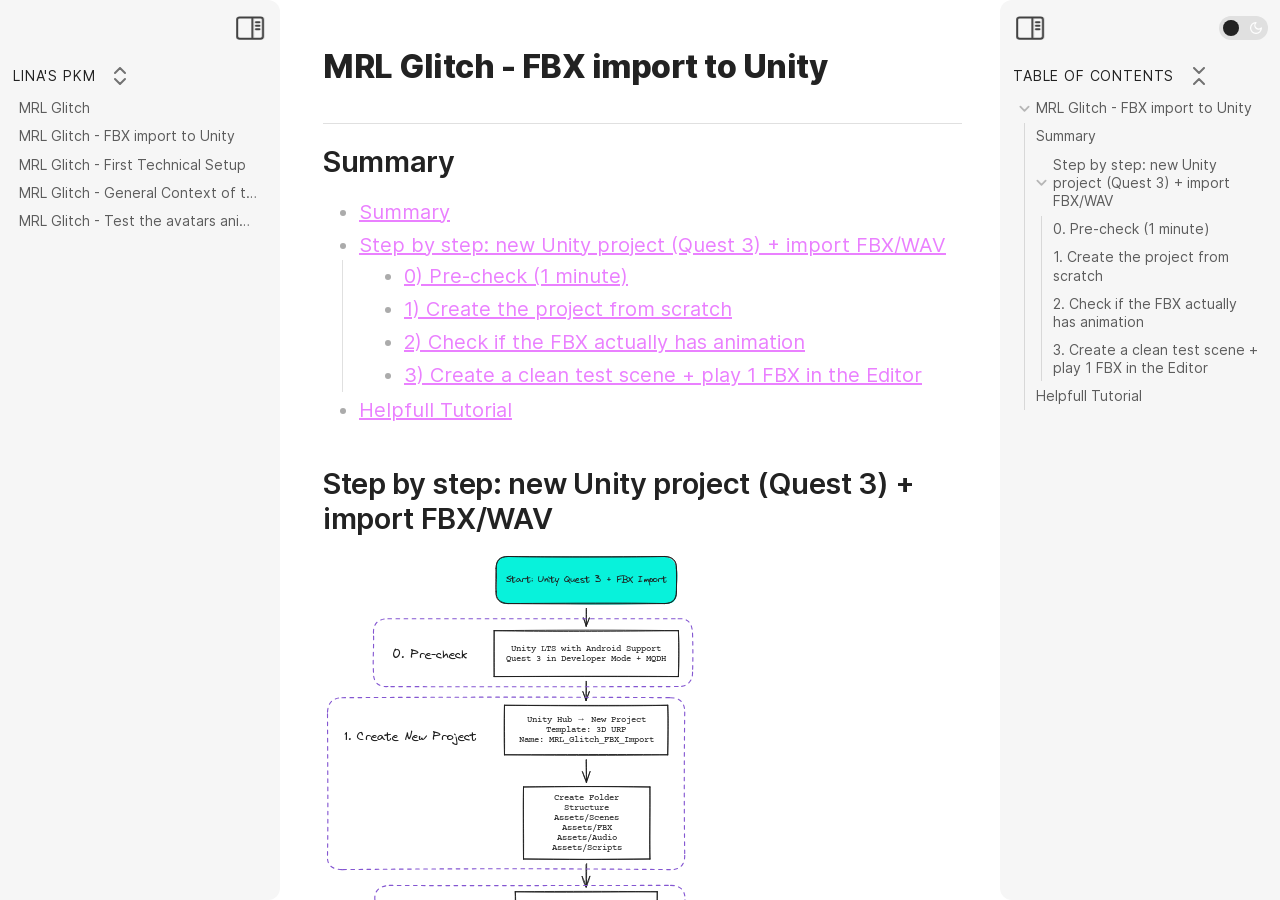
==== commit 912ccc06: "correct excalidraw" ====
--- a/mrl-glitch-fbx-import-to-unity.html
+++ b/mrl-glitch-fbx-import-to-unity.html
@@ -23,12 +23,9 @@
 </ul>
 </li>
 <li dir="auto"><a data-tooltip-position="top" aria-label="Helpfull Tutorial" data-href="#Helpfull Tutorial" href="mrl-glitch-fbx-import-to-unity.html#Helpfull_Tutorial_0" class="internal-link" target="_self" rel="noopener nofollow">Helpfull Tutorial</a></li>
-</ul></div></div><div class="el-h2"><h2 data-heading="Step by step: new Unity project (Quest 3) + import FBX/WAV" dir="auto" class="heading" id="Step_by_step_new_Unity_project_(Quest_3)_+_import_FBX/WAV_0"><span class="heading-collapse-indicator collapse-indicator collapse-icon"><svg xmlns="http://www.w3.org/2000/svg" width="24" height="24" viewBox="0 0 24 24" fill="none" stroke="currentColor" stroke-width="2" stroke-linecap="round" stroke-linejoin="round" class="svg-icon right-triangle"><path d="M3 8L12 17L21 8"></path></svg></span>Step by step: new Unity project (Quest 3) + import FBX/WAV</h2></div><div class="el-p"><p dir="auto"><span width="800" alt="MRL Glitch FBX import to Unity Drawing 2025-12-17 18.29.47.excalidraw" src="07-assets/excalidraw/mrl-glitch-fbx-import-to-unity-drawing-2025-12-17-18.29.47.excalidraw.md" class="internal-embed is-loaded media-embed image-embed" target="_self"></span></p><div class="embed-title markdown-embed-title">MRL Glitch FBX import to Unity Drawing 2025-12-17 18.29.47.excalidraw</div><div class="markdown-embed-content node-insert-event"><div class="markdown-preview-view markdown-rendered node-insert-event show-indentation-guide allow-fold-headings allow-fold-lists show-properties"><div class="markdown-preview-sizer markdown-preview-section" style="padding-bottom: 0px; min-height: 304px;"><div class="markdown-preview-pusher" style="width: 1px; height: 0.1px; margin-bottom: 0px;"></div><div class="el-pre mod-frontmatter mod-ui"><pre class="frontmatter language-yaml" style="display: none;"><code class="language-yaml is-loaded"><span class="token key atrule">excalidraw-plugin</span><span class="token punctuation">:</span> parsed
-<span class="token key atrule">tags</span><span class="token punctuation">:</span>
-  <span class="token punctuation">-</span> excalidraw
-  <span class="token punctuation">-</span> MR
-  <span class="token punctuation">-</span> technical
-<span class="token key atrule">related_initiative</span><span class="token punctuation">:</span> <span class="token string">"[[MRL Glitch]]"</span></code><button class="copy-code-button"><svg xmlns="http://www.w3.org/2000/svg" width="24" height="24" viewBox="0 0 24 24" fill="none" stroke="currentColor" stroke-width="2" stroke-linecap="round" stroke-linejoin="round" class="svg-icon lucide-copy"><rect x="8" y="8" width="14" height="14" rx="2" ry="2"></rect><path d="M4 16c-1.1 0-2-.9-2-2V4c0-1.1.9-2 2-2h10c1.1 0 2 .9 2 2"></path></svg></button></pre></div><div class="el-p"><p dir="auto"><mark>⚠  Switch to EXCALIDRAW VIEW in the MORE OPTIONS menu of this document. ⚠</mark> You can decompress Drawing data with the command palette: 'Decompress current Excalidraw file'. For more info check in plugin settings under 'Saving'</p></div><div class="el-h1 is-collapsed"><h1 data-heading="Excalidraw Data" dir="auto" class="heading" id="Excalidraw_Data_0"><span class="heading-collapse-indicator collapse-indicator collapse-icon is-collapsed"><svg xmlns="http://www.w3.org/2000/svg" width="24" height="24" viewBox="0 0 24 24" fill="none" stroke="currentColor" stroke-width="2" stroke-linecap="round" stroke-linejoin="round" class="svg-icon right-triangle"><path d="M3 8L12 17L21 8"></path></svg></span>Excalidraw Data</h1></div></div></div></div><div class="markdown-embed-content node-insert-event" style="display: none;"></div><div class="markdown-embed-link" aria-label="Open link"><svg xmlns="http://www.w3.org/2000/svg" width="24" height="24" viewBox="0 0 24 24" fill="none" stroke="currentColor" stroke-width="2" stroke-linecap="round" stroke-linejoin="round" class="svg-icon lucide-maximize-2"><polyline points="15 3 21 3 21 9"></polyline><polyline points="9 21 3 21 3 15"></polyline><line x1="21" y1="3" x2="14" y2="10"></line><line x1="3" y1="21" x2="10" y2="14"></line></svg></div><p></p></div><div class="el-h3"><h3 data-heading="0) Pre-check (1 minute)" dir="auto" class="heading" id="0)_Pre-check_(1_minute)_0"><span class="heading-collapse-indicator collapse-indicator collapse-icon"><svg xmlns="http://www.w3.org/2000/svg" width="24" height="24" viewBox="0 0 24 24" fill="none" stroke="currentColor" stroke-width="2" stroke-linecap="round" stroke-linejoin="round" class="svg-icon right-triangle"><path d="M3 8L12 17L21 8"></path></svg></span>0) Pre-check (1 minute)</h3></div><div class="el-ul"><ul class="has-list-bullet">
+</ul></div></div><div class="el-h2"><h2 data-heading="Step by step: new Unity project (Quest 3) + import FBX/WAV" dir="auto" class="heading" id="Step_by_step_new_Unity_project_(Quest_3)_+_import_FBX/WAV_0"><span class="heading-collapse-indicator collapse-indicator collapse-icon"><svg xmlns="http://www.w3.org/2000/svg" width="24" height="24" viewBox="0 0 24 24" fill="none" stroke="currentColor" stroke-width="2" stroke-linecap="round" stroke-linejoin="round" class="svg-icon right-triangle"><path d="M3 8L12 17L21 8"></path></svg></span>Step by step: new Unity project (Quest 3) + import FBX/WAV</h2></div><div class="el-p"><p dir="auto"></p><div class="excalidraw-svg"><div style="max-width:800px; " class="excalidraw-svg excalidraw-embedded-img excalidraw-canvas-immersive" filesource="07-ASSETS/Excalidraw/MRL Glitch FBX import to Unity Drawing 2025-12-17 18.29.47.excalidraw.md" w="800" draggable="false" oncanvas="false"><svg version="1.1" xmlns="http://www.w3.org/2000/svg" viewBox="0 0 1419.7359319283971 3516.2849063654444" class="excalidraw-svg"><!-- svg-source:excalidraw --><metadata></metadata><defs><style class="style-fonts">
+      @font-face { font-family: Virgil; src: url([data-uri]); }
+      @font-face { font-family: Local Font; src: url([data-uri]); }</style></defs><rect x="0" y="0" width="1419.7359319283971" height="3516.2849063654444" fill="#ffffff"></rect><g stroke-linecap="round" transform="translate(384.61858990788755 10) rotate(0 200.3125 52.28273637507141)"><path d="M26.14 0 C141.69 0, 258.07 0.03, 374.48 0 C389.47 3.46, 398.67 10.27, 400.63 26.14 C404.75 35.32, 402.61 50.53, 400.63 78.42 C401.76 96.76, 393.63 107.15, 374.48 104.57 C241.9 109.37, 111.18 104.92, 26.14 104.57 C11.52 107.7, 1.31 95.48, 0 78.42 C2.3 67.47, 0.61 47.18, 0 26.14 C-0.67 10.68, 7.78 0.23, 26.14 0" stroke="none" stroke-width="0" fill="#08F2DB"></path><path d="M26.14 0 C109.46 1.5, 193.57 0.93, 374.48 0 M26.14 0 C155.58 1.13, 285.19 1.62, 374.48 0 M374.48 0 C392.7 1.62, 400.98 7.33, 400.63 26.14 M374.48 0 C390.21 -1, 401.37 10.64, 400.63 26.14 M400.63 26.14 C402.03 38.54, 400.89 48.99, 400.63 78.42 M400.63 26.14 C400.94 43.96, 401.27 61.64, 400.63 78.42 M400.63 78.42 C399.91 96.82, 390.44 104.71, 374.48 104.57 M400.63 78.42 C401.66 94.94, 394.06 103.96, 374.48 104.57 M374.48 104.57 C276.95 102.64, 179.06 103.81, 26.14 104.57 M374.48 104.57 C265.94 105.42, 156.37 105.68, 26.14 104.57 M26.14 104.57 C10.1 103.12, -0.72 95.61, 0 78.42 M26.14 104.57 C8.48 106, -2.25 94.23, 0 78.42 M0 78.42 C-1.34 64.79, 2.27 52.88, 0 26.14 M0 78.42 C-0.32 64.11, -1.16 47.77, 0 26.14 M0 26.14 C0.02 9.72, 8.66 -0.64, 26.14 0 M0 26.14 C0.13 6.68, 7.42 0.98, 26.14 0" stroke="#1e1e1e" stroke-width="2" fill="none"></path></g><g transform="translate(406.2912125885516 49.78273637507141) rotate(0 178.63987731933594 12.5)"><text x="178.63987731933594" y="17.619999999999997" font-family="Virgil, sans-serif, Segoe UI Emoji" font-size="20px" fill="#1e1e1e" text-anchor="middle" style="white-space: pre;" direction="ltr" dominant-baseline="alphabetic">Start: Unity Quest 3 + FBX Import</text></g><g stroke-linecap="round" transform="translate(380.24358990788755 174.78904452748657) rotate(0 204.6875 51)"><path d="M0 0 C101.99 2.04, 201.83 2.16, 409.38 0 M0 0 C120.42 -1.1, 240.5 -1.93, 409.38 0 M409.38 0 C410.6 21.22, 410.32 44.69, 409.38 102 M409.38 0 C410.77 36.27, 411.02 71.15, 409.38 102 M409.38 102 C292.09 102.07, 174.85 101.65, 0 102 M409.38 102 C284.22 100.96, 157.93 101.44, 0 102 M0 102 C0.38 75.77, -0.05 47.43, 0 0 M0 102 C-0.72 67.26, -0.2 31.35, 0 0" stroke="#1e1e1e" stroke-width="2" fill="none"></path></g><g transform="translate(393.05608990788755 203.32810702748657) rotate(0 191.875 22.4609375)"><text x="191.875" y="15.625" font-family="Local Font, sans-serif, Segoe UI Emoji" font-size="20px" fill="#1e1e1e" text-anchor="middle" style="white-space: pre;" direction="ltr" dominant-baseline="alphabetic">Unity LTS with Android Support</text><text x="191.875" y="38.0859375" font-family="Local Font, sans-serif, Segoe UI Emoji" font-size="20px" fill="#1e1e1e" text-anchor="middle" style="white-space: pre;" direction="ltr" dominant-baseline="alphabetic">Quest 3 in Developer Mode + MQDH</text></g><g stroke-linecap="round" transform="translate(403.19830182195005 340.5505496544397) rotate(0 181.34765625 55)"><path d="M0 0 C104.11 0.33, 209.24 0.53, 362.7 0 M0 0 C137.75 1.31, 276.63 2.1, 362.7 0 M362.7 0 C364.5 24.35, 363.36 46.75, 362.7 110 M362.7 0 C363.5 37.29, 363.83 74.44, 362.7 110 M362.7 110 C266.89 108.89, 170.42 109.49, 0 110 M362.7 110 C263.15 111.58, 163.62 111.61, 0 110 M0 110 C0.71 77.37, -0.49 41.58, 0 0 M0 110 C-1.12 74.41, -0.87 39.7, 0 0" stroke="#1e1e1e" stroke-width="2" fill="none"></path></g><g transform="translate(422.65142682195005 361.8591434044397) rotate(0 161.89453125 33.69140625)"><text x="161.89453125" y="15.625" font-family="Local Font, sans-serif, Segoe UI Emoji" font-size="20px" fill="#1e1e1e" text-anchor="middle" style="white-space: pre;" direction="ltr" dominant-baseline="alphabetic">Unity Hub → New Project</text><text x="161.89453125" y="38.0859375" font-family="Local Font, sans-serif, Segoe UI Emoji" font-size="20px" fill="#1e1e1e" text-anchor="middle" style="white-space: pre;" direction="ltr" dominant-baseline="alphabetic">Template: 3D URP</text><text x="161.89453125" y="60.546875" font-family="Local Font, sans-serif, Segoe UI Emoji" font-size="20px" fill="#1e1e1e" text-anchor="middle" style="white-space: pre;" direction="ltr" dominant-baseline="alphabetic">Name: MRL_Glitch_FBX_Import</text></g><g stroke-linecap="round" transform="translate(445.51812604070005 522.0916263145959) rotate(0 140.4296875 80)"><path d="M0 0 C92 -0.57, 180.46 -1.97, 280.86 0 M0 0 C71.36 -1.26, 143.59 -1.4, 280.86 0 M280.86 0 C281.53 62.24, 279.51 120.82, 280.86 160 M280.86 0 C280.83 51.38, 280.45 101.85, 280.86 160 M280.86 160 C183.54 161.72, 87.96 161.39, 0 160 M280.86 160 C188.04 160.85, 94.42 161.07, 0 160 M0 160 C0.72 99.32, -1.17 35.15, 0 0 M0 160 C-0.81 113.26, -0.54 67.23, 0 0" stroke="#1e1e1e" stroke-width="2" fill="none"></path></g><g transform="translate(502.00250104070005 534.7088138145959) rotate(0 83.9453125 67.3828125)"><text x="83.9453125" y="15.625" font-family="Local Font, sans-serif, Segoe UI Emoji" font-size="20px" fill="#1e1e1e" text-anchor="middle" style="white-space: pre;" direction="ltr" dominant-baseline="alphabetic">Create Folder</text><text x="83.9453125" y="38.0859375" font-family="Local Font, sans-serif, Segoe UI Emoji" font-size="20px" fill="#1e1e1e" text-anchor="middle" style="white-space: pre;" direction="ltr" dominant-baseline="alphabetic">Structure</text><text x="83.9453125" y="60.546875" font-family="Local Font, sans-serif, Segoe UI Emoji" font-size="20px" fill="#1e1e1e" text-anchor="middle" style="white-space: pre;" direction="ltr" dominant-baseline="alphabetic">Assets/Scenes</text><text x="83.9453125" y="83.0078125" font-family="Local Font, sans-serif, Segoe UI Emoji" font-size="20px" fill="#1e1e1e" text-anchor="middle" style="white-space: pre;" direction="ltr" dominant-baseline="alphabetic">Assets/FBX</text><text x="83.9453125" y="105.46875" font-family="Local Font, sans-serif, Segoe UI Emoji" font-size="20px" fill="#1e1e1e" text-anchor="middle" style="white-space: pre;" direction="ltr" dominant-baseline="alphabetic">Assets/Audio</text><text x="83.9453125" y="127.9296875" font-family="Local Font, sans-serif, Segoe UI Emoji" font-size="20px" fill="#1e1e1e" text-anchor="middle" style="white-space: pre;" direction="ltr" dominant-baseline="alphabetic">Assets/Scripts</text></g><g stroke-linecap="round" transform="translate(427.20452740788755 754.8751956505334) rotate(0 157.7265625 55)"><path d="M0 0 C99.62 2.11, 201.66 0.33, 315.45 0 M0 0 C117.09 -1.19, 233.49 -0.89, 315.45 0 M315.45 0 C315.12 42.76, 315.19 83.99, 315.45 110 M315.45 0 C315.09 37.95, 315.58 76.44, 315.45 110 M315.45 110 C227.2 108.01, 138.57 109.28, 0 110 M315.45 110 C217.26 110.83, 117.96 111.11, 0 110 M0 110 C0.55 69.16, 2.05 26.77, 0 0 M0 110 C1.52 83.92, -0.04 60.51, 0 0" stroke="#1e1e1e" stroke-width="2" fill="none"></path></g><g transform="translate(435.00433209538755 776.1837894005334) rotate(0 149.9267578125 33.69140625)"><text x="149.9267578125" y="15.625" font-family="Local Font, sans-serif, Segoe UI Emoji" font-size="20px" fill="#1e1e1e" text-anchor="middle" style="white-space: pre;" direction="ltr" dominant-baseline="alphabetic">Animation</text><text x="149.9267578125" y="38.0859375" font-family="Local Font, sans-serif, Segoe UI Emoji" font-size="20px" fill="#1e1e1e" text-anchor="middle" style="white-space: pre;" direction="ltr" dominant-baseline="alphabetic">Select FBX in Project</text><text x="149.9267578125" y="60.546875" font-family="Local Font, sans-serif, Segoe UI Emoji" font-size="20px" fill="#1e1e1e" text-anchor="middle" style="white-space: pre;" direction="ltr" dominant-baseline="alphabetic">Inspector → Animation tab</text></g><g stroke-linecap="round" transform="translate(413.92718365788755 907.3751956505334) rotate(0 171.00390625 171.00390625)"><path d="M171.7 1.32 L340.04 170.6 L172.02 343.01 L-0.05 171.36" stroke="none" stroke-width="0" fill="#EA7DFF" fill-rule="evenodd"></path><path d="M172 0 C230.87 57.28, 287.09 116.98, 342.01 172 M172 0 C223.76 49.73, 273.14 101.19, 342.01 172 M342.01 172 C288.65 224.74, 233.49 281.19, 172 342.01 M342.01 172 C298.91 216.39, 254.47 260.4, 172 342.01 M172 342.01 C133.37 302.94, 95.5 267.82, 0 172 M172 342.01 C123.69 293.66, 74.19 246.09, 0 172 M0 172 C47.76 122.41, 97.58 74.99, 172 0 M0 172 C37.39 133.67, 75.17 97.38, 172 0" stroke="#1e1e1e" stroke-width="2" fill="none"></path></g><g transform="translate(513.9091935455829 1040.8771487755334) rotate(0 71.01994323730469 37.5)"><text x="71.01994323730469" y="17.619999999999997" font-family="Virgil, sans-serif, Segoe UI Emoji" font-size="20px" fill="#1e1e1e" text-anchor="middle" style="white-space: pre;" direction="ltr" dominant-baseline="alphabetic">Import</text><text x="71.01994323730469" y="42.62" font-family="Virgil, sans-serif, Segoe UI Emoji" font-size="20px" fill="#1e1e1e" text-anchor="middle" style="white-space: pre;" direction="ltr" dominant-baseline="alphabetic">Animations: ON</text><text x="71.01994323730469" y="67.62" font-family="Virgil, sans-serif, Segoe UI Emoji" font-size="20px" fill="#1e1e1e" text-anchor="middle" style="white-space: pre;" direction="ltr" dominant-baseline="alphabetic">Clip listed?</text></g><g stroke-linecap="round" transform="translate(72.62054303288755 3249.1720706505334) rotate(0 167.78515625 39)"><path d="M0 0 C76.12 -0.97, 152.86 -0.63, 335.57 0 M0 0 C79.49 -0.26, 158.46 -0.08, 335.57 0 M335.57 0 C334.83 19.52, 335.1 34.94, 335.57 78 M335.57 0 C334.49 28.5, 335.38 56.44, 335.57 78 M335.57 78 C261.66 80.23, 188.53 80.92, 0 78 M335.57 78 C259.13 78.14, 182.17 77.25, 0 78 M0 78 C-1.16 58.47, 2.46 40.65, 0 0 M0 78 C-0.41 56.31, -1.24 32.61, 0 0" stroke="#1e1e1e" stroke-width="2" fill="none"></path></g><g transform="translate(96.49944928288755 3254.4806644005334) rotate(0 143.90625 33.69140625)"><text x="143.90625" y="15.625" font-family="Local Font, sans-serif, Segoe UI Emoji" font-size="20px" fill="#1e1e1e" text-anchor="middle" style="white-space: pre;" direction="ltr" dominant-baseline="alphabetic">FBX is static mesh</text><text x="143.90625" y="38.0859375" font-family="Local Font, sans-serif, Segoe UI Emoji" font-size="20px" fill="#1e1e1e" text-anchor="middle" style="white-space: pre;" direction="ltr" dominant-baseline="alphabetic">or animation in separate</text><text x="143.90625" y="60.546875" font-family="Local Font, sans-serif, Segoe UI Emoji" font-size="20px" fill="#1e1e1e" text-anchor="middle" style="white-space: pre;" direction="ltr" dominant-baseline="alphabetic">file</text></g><g stroke-linecap="round" transform="translate(562.435073639457 1328.3830081505334) rotate(0 195.26953125 65.75)"><path d="M0 0 C139.73 -2.08, 281.14 -1.7, 390.54 0 M0 0 C125.28 -1.07, 251.68 -1.34, 390.54 0 M390.54 0 C391.41 50.9, 390.81 101.88, 390.54 131.5 M390.54 0 C389.9 44.45, 391.58 87.87, 390.54 131.5 M390.54 131.5 C265.5 132.66, 142 132.96, 0 131.5 M390.54 131.5 C248.53 129.48, 107.77 129.39, 0 131.5 M0 131.5 C-1.52 103.48, -0.15 73.83, 0 0 M0 131.5 C1.3 83.85, 1.27 34.88, 0 0" stroke="#1e1e1e" stroke-width="2" fill="none"></path></g><g transform="translate(571.825698639457 1360.4416019005334) rotate(0 185.87890625 33.69140625)"><text x="185.87890625" y="15.625" font-family="Local Font, sans-serif, Segoe UI Emoji" font-size="20px" fill="#1e1e1e" text-anchor="middle" style="white-space: pre;" direction="ltr" dominant-baseline="alphabetic">File → New Scene</text><text x="185.87890625" y="38.0859375" font-family="Local Font, sans-serif, Segoe UI Emoji" font-size="20px" fill="#1e1e1e" text-anchor="middle" style="white-space: pre;" direction="ltr" dominant-baseline="alphabetic">Basic URP template</text><text x="185.87890625" y="60.546875" font-family="Local Font, sans-serif, Segoe UI Emoji" font-size="20px" fill="#1e1e1e" text-anchor="middle" style="white-space: pre;" direction="ltr" dominant-baseline="alphabetic">Save as: 00_SmokeTest_FBX.unity</text></g><g stroke-linecap="round" transform="translate(544.685073639457 1509.8830081505334) rotate(0 213.01953125 36.5)"><path d="M0 0 C122.54 -0.83, 245.14 -1.23, 426.04 0 M0 0 C131.28 0.75, 261.48 1.2, 426.04 0 M426.04 0 C426.96 19.2, 426.53 36.29, 426.04 73 M426.04 0 C426.86 25.25, 427.38 49.32, 426.04 73 M426.04 73 C314.16 71.74, 200.23 72.03, 0 73 M426.04 73 C328 71.59, 230.42 71.02, 0 73 M0 73 C0.92 46.69, -1.8 24.33, 0 0 M0 73 C0.08 46.56, -0.54 22.31, 0 0" stroke="#1e1e1e" stroke-width="2" fill="none"></path></g><g transform="translate(559.833511139457 1523.9220706505334) rotate(0 197.87109375 22.4609375)"><text x="197.87109375" y="15.625" font-family="Local Font, sans-serif, Segoe UI Emoji" font-size="20px" fill="#1e1e1e" text-anchor="middle" style="white-space: pre;" direction="ltr" dominant-baseline="alphabetic">Drop FBX into Hierarchy</text><text x="197.87109375" y="38.0859375" font-family="Local Font, sans-serif, Segoe UI Emoji" font-size="20px" fill="#1e1e1e" text-anchor="middle" style="white-space: pre;" direction="ltr" dominant-baseline="alphabetic">Example: 01_Razor_...Sequence.FBX</text></g><g stroke-linecap="round" transform="translate(643.196792389457 1632.8830081505334) rotate(0 114.5078125 27.5)"><path d="M0 0 C60.67 2.2, 120.42 3.02, 229.02 0 M0 0 C62.35 -0.93, 124.74 -0.89, 229.02 0 M229.02 0 C229.94 18.95, 228.74 34.75, 229.02 55 M229.02 0 C229.04 17.61, 229.29 36.09, 229.02 55 M229.02 55 C181.52 54.89, 134.98 52.23, 0 55 M229.02 55 C138.81 55.21, 47.91 55.3, 0 55 M0 55 C1.39 43.85, -0.26 32.93, 0 0 M0 55 C0.66 43.36, 0.43 31.25, 0 0" stroke="#1e1e1e" stroke-width="2" fill="none"></path></g><g transform="translate(679.755386139457 1637.9220706505334) rotate(0 77.94921875 22.4609375)"><text x="77.94921875" y="15.625" font-family="Local Font, sans-serif, Segoe UI Emoji" font-size="20px" fill="#1e1e1e" text-anchor="middle" style="white-space: pre;" direction="ltr" dominant-baseline="alphabetic">Press Play in</text><text x="77.94921875" y="38.0859375" font-family="Local Font, sans-serif, Segoe UI Emoji" font-size="20px" fill="#1e1e1e" text-anchor="middle" style="white-space: pre;" direction="ltr" dominant-baseline="alphabetic">Editor</text></g><g stroke-linecap="round" transform="translate(663.6654649078876 1726.8830081505334) rotate(0 94.26953125 94.26953125)"><path d="M96.92 -1.09 L189.4 93.56 L96.8 190.21 L1.82 93.47" stroke="none" stroke-width="0" fill="#EA7DFF" fill-rule="evenodd"></path><path d="M95 0 C126.38 31.53, 160.4 63.88, 188.54 95 M95 0 C125.34 31.23, 155.35 62.96, 188.54 95 M188.54 95 C152.54 132.84, 114.36 167.02, 95 188.54 M188.54 95 C160.55 121.79, 133.91 148.7, 95 188.54 M95 188.54 C62.13 151.18, 24.37 118.37, 0 95 M95 188.54 C60.42 155.25, 27.67 123.23, 0 95 M0 95 C26.8 65.56, 57.67 39.13, 95 0 M0 95 C28.7 66.27, 57.32 37.54, 95 0" stroke="#1e1e1e" stroke-width="2" fill="none"></path></g><g transform="translate(720.1502595245868 1783.5177737755334) rotate(0 37.64997100830078 37.5)"><text x="37.64997100830078" y="17.619999999999997" font-family="Virgil, sans-serif, Segoe UI Emoji" font-size="20px" fill="#1e1e1e" text-anchor="middle" style="white-space: pre;" direction="ltr" dominant-baseline="alphabetic">Does it</text><text x="37.64997100830078" y="42.62" font-family="Virgil, sans-serif, Segoe UI Emoji" font-size="20px" fill="#1e1e1e" text-anchor="middle" style="white-space: pre;" direction="ltr" dominant-baseline="alphabetic">animate</text><text x="37.64997100830078" y="67.62" font-family="Virgil, sans-serif, Segoe UI Emoji" font-size="20px" fill="#1e1e1e" text-anchor="middle" style="white-space: pre;" direction="ltr" dominant-baseline="alphabetic">?</text></g><g stroke-linecap="round" transform="translate(423.22991803288755 3048.1720706505334) rotate(0 163.18359375 38.5)"><path d="M1.8 1.67 L328.19 -1.53 L327 77.29 L0.63 77.5" stroke="none" stroke-width="0" fill="#CAD8D8"></path><path d="M0 0 C92.18 -0.15, 184 1.08, 326.37 0 M0 0 C102.84 -1.08, 204.58 -0.81, 326.37 0 M326.37 0 C325.56 28.24, 327.06 54.93, 326.37 77 M326.37 0 C326.57 16.8, 325.01 36.26, 326.37 77 M326.37 77 C254.55 77.55, 182.12 76.4, 0 77 M326.37 77 C251.23 77.91, 176.16 77.52, 0 77 M0 77 C-0.31 58.48, -1.23 39.89, 0 0 M0 77 C0.79 57.61, 0.26 38.6, 0 0" stroke="#1e1e1e" stroke-width="2" fill="none"></path></g><g transform="translate(448.3236069977313 3061.6720706505334) rotate(0 138.08990478515625 25)"><text x="138.08990478515625" y="17.619999999999997" font-family="Virgil, sans-serif, Segoe UI Emoji" font-size="20px" fill="#1e1e1e" text-anchor="middle" style="white-space: pre;" direction="ltr" dominant-baseline="alphabetic">✅ Step 3 Complete</text><text x="138.08990478515625" y="42.62" font-family="Virgil, sans-serif, Segoe UI Emoji" font-size="20px" fill="#1e1e1e" text-anchor="middle" style="white-space: pre;" direction="ltr" dominant-baseline="alphabetic">FBX animates automatically</text></g><g stroke-linecap="round" transform="translate(710.0463242828876 1994.4220706505334) rotate(0 200.5625 66)"><path d="M0 0 C89.61 -1.19, 179.4 0.71, 401.13 0 M0 0 C113.81 -0.92, 226.63 -0.58, 401.13 0 M401.13 0 C400.54 36.82, 400.53 77.96, 401.13 132 M401.13 0 C399.27 28.15, 400.38 57.13, 401.13 132 M401.13 132 C285.93 129.78, 172.87 129.74, 0 132 M401.13 132 C293.33 130.24, 186.37 130.01, 0 132 M0 132 C-0.51 91.26, -0.76 51.54, 0 0 M0 132 C0.33 100.41, 0.34 66.39, 0 0" stroke="#1e1e1e" stroke-width="2" fill="none"></path></g><g transform="translate(743.7289414703876 2010.4220706505334) rotate(0 166.8798828125 50)"><text x="166.8798828125" y="17.619999999999997" font-family="Virgil, sans-serif, Segoe UI Emoji" font-size="20px" fill="#1e1e1e" text-anchor="middle" style="white-space: pre;" direction="ltr" dominant-baseline="alphabetic">Create Animator Controller</text><text x="166.8798828125" y="42.62" font-family="Virgil, sans-serif, Segoe UI Emoji" font-size="20px" fill="#1e1e1e" text-anchor="middle" style="white-space: pre;" direction="ltr" dominant-baseline="alphabetic">Right-click → Create → Animation</text><text x="166.8798828125" y="67.62" font-family="Virgil, sans-serif, Segoe UI Emoji" font-size="20px" fill="#1e1e1e" text-anchor="middle" style="white-space: pre;" direction="ltr" dominant-baseline="alphabetic">→ Animator Controller</text><text x="166.8798828125" y="92.62" font-family="Virgil, sans-serif, Segoe UI Emoji" font-size="20px" fill="#1e1e1e" text-anchor="middle" style="white-space: pre;" direction="ltr" dominant-baseline="alphabetic">Name: AC_SEQ01_Razor</text></g><g stroke-linecap="round" transform="translate(743.8002305328876 2176.4220706505334) rotate(0 166.80859375 51.25)"><path d="M0 0 C73.01 -1.74, 146.79 -1.05, 333.62 0 M0 0 C75.85 0.7, 151.19 -0.2, 333.62 0 M333.62 0 C331.18 21.88, 334.79 45.49, 333.62 102.5 M333.62 0 C333.81 30.03, 332.98 58.04, 333.62 102.5 M333.62 102.5 C232.79 102.52, 131.64 101.68, 0 102.5 M333.62 102.5 C219.41 102.22, 105.19 102.15, 0 102.5 M0 102.5 C-0.39 70.32, -0.74 38.21, 0 0 M0 102.5 C-0.62 63.34, -0.62 24.13, 0 0" stroke="#1e1e1e" stroke-width="2" fill="none"></path></g><g transform="translate(776.5189194977313 2190.1720706505334) rotate(0 134.08990478515625 37.5)"><text x="134.08990478515625" y="17.619999999999997" font-family="Virgil, sans-serif, Segoe UI Emoji" font-size="20px" fill="#1e1e1e" text-anchor="middle" style="white-space: pre;" direction="ltr" dominant-baseline="alphabetic">Select FBX in Hierarchy</text><text x="134.08990478515625" y="42.62" font-family="Virgil, sans-serif, Segoe UI Emoji" font-size="20px" fill="#1e1e1e" text-anchor="middle" style="white-space: pre;" direction="ltr" dominant-baseline="alphabetic">Add Component → Animator</text><text x="134.08990478515625" y="67.62" font-family="Virgil, sans-serif, Segoe UI Emoji" font-size="20px" fill="#1e1e1e" text-anchor="middle" style="white-space: pre;" direction="ltr" dominant-baseline="alphabetic">Assign Controller</text></g><g stroke-linecap="round" transform="translate(712.5736680328876 2328.9220706505334) rotate(0 198.03515625 51.25)"><path d="M0 0 C125.12 -1.99, 251.77 -1.69, 396.07 0 M0 0 C143.2 1.2, 287.64 1.11, 396.07 0 M396.07 0 C396.78 23.03, 398.15 44.43, 396.07 102.5 M396.07 0 C395.07 38.03, 395.04 74.74, 396.07 102.5 M396.07 102.5 C275.43 101.62, 153.82 101.36, 0 102.5 M396.07 102.5 C295.26 100.86, 194.75 100.93, 0 102.5 M0 102.5 C2.41 69.15, -0.79 32.79, 0 0 M0 102.5 C0.15 70.97, 0.46 37.66, 0 0" stroke="#1e1e1e" stroke-width="2" fill="none"></path></g><g transform="translate(752.58892682195 2342.6720706505334) rotate(0 158.0198974609375 37.5)"><text x="158.0198974609375" y="17.619999999999997" font-family="Virgil, sans-serif, Segoe UI Emoji" font-size="20px" fill="#1e1e1e" text-anchor="middle" style="white-space: pre;" direction="ltr" dominant-baseline="alphabetic">Window → Animation → Animator</text><text x="158.0198974609375" y="42.62" font-family="Virgil, sans-serif, Segoe UI Emoji" font-size="20px" fill="#1e1e1e" text-anchor="middle" style="white-space: pre;" direction="ltr" dominant-baseline="alphabetic">Expand FBX in Project</text><text x="158.0198974609375" y="67.62" font-family="Virgil, sans-serif, Segoe UI Emoji" font-size="20px" fill="#1e1e1e" text-anchor="middle" style="white-space: pre;" direction="ltr" dominant-baseline="alphabetic">Find clip: Unreal Take</text></g><g stroke-linecap="round" transform="translate(738.1791367828876 2510.4220706505334) rotate(0 172.4296875 36.5)"><path d="M0 0 C91.92 -1.05, 181.25 -0.69, 344.86 0 M0 0 C78.47 2.57, 157.51 1.86, 344.86 0 M344.86 0 C346.58 22.38, 343.87 48.71, 344.86 73 M344.86 0 C344.9 24.67, 344.28 51.54, 344.86 73 M344.86 73 C228.82 73.55, 113.24 73.57, 0 73 M344.86 73 C265.11 71.29, 185.39 72.31, 0 73 M0 73 C0.85 45.08, 1.06 16.85, 0 0 M0 73 C0.07 45.5, 0.36 18.8, 0 0" stroke="#1e1e1e" stroke-width="2" fill="none"></path></g><g transform="translate(766.2489304840594 2521.9220706505334) rotate(0 144.35989379882812 25)"><text x="144.35989379882812" y="17.619999999999997" font-family="Virgil, sans-serif, Segoe UI Emoji" font-size="20px" fill="#1e1e1e" text-anchor="middle" style="white-space: pre;" direction="ltr" dominant-baseline="alphabetic">Drag clip into Animator graph</text><text x="144.35989379882812" y="42.62" font-family="Virgil, sans-serif, Segoe UI Emoji" font-size="20px" fill="#1e1e1e" text-anchor="middle" style="white-space: pre;" direction="ltr" dominant-baseline="alphabetic">Becomes default state</text></g><g stroke-linecap="round" transform="translate(814.2025742828876 2633.4220706505334) rotate(0 96.40625 22)"><path d="M0 0 C37.55 2.85, 76.22 -0.28, 192.81 0 M0 0 C76.52 0.81, 152.22 0.92, 192.81 0 M192.81 0 C193.51 8.82, 191.86 17.87, 192.81 44 M192.81 0 C192.91 9.33, 192.69 18.18, 192.81 44 M192.81 44 C129.57 46.35, 67.96 45.29, 0 44 M192.81 44 C149.73 44.85, 105.15 45.76, 0 44 M0 44 C1.33 30.97, -0.78 16.1, 0 0 M0 44 C-1.37 33.15, 0.46 21.11, 0 0" stroke="#1e1e1e" stroke-width="2" fill="none"></path></g><g transform="translate(827.5588898956805 2642.9220706505334) rotate(0 83.04993438720703 12.5)"><text x="83.04993438720703" y="17.619999999999997" font-family="Virgil, sans-serif, Segoe UI Emoji" font-size="20px" fill="#1e1e1e" text-anchor="middle" style="white-space: pre;" direction="ltr" dominant-baseline="alphabetic">Press Play again</text></g><g stroke-linecap="round" transform="translate(789.7338242828876 2727.4220706505334) rotate(0 120.875 120.875)"><path d="M121.85 1.92 L241.66 119.65 L120.63 242.84 L-0.52 121.13" stroke="none" stroke-width="0" fill="#EA7DFF" fill-rule="evenodd"></path><path d="M121 0 C167.09 44.75, 210.14 92.29, 241.75 121 M121 0 C162.72 41.47, 206.59 85.64, 241.75 121 M241.75 121 C203.68 155.86, 170.38 193.6, 121 241.75 M241.75 121 C205.75 156.26, 169.4 192.49, 121 241.75 M121 241.75 C72.3 196.26, 27.49 148.46, 0 121 M121 241.75 C93.89 215.19, 67.01 188.67, 0 121 M0 121 C45.45 76.33, 92.09 26.78, 121 0 M0 121 C44.59 74.57, 89.62 29.72, 121 0" stroke="#1e1e1e" stroke-width="2" fill="none"></path></g><g transform="translate(873.0213532745868 2810.8595706505334) rotate(0 37.64997100830078 37.5)"><text x="37.64997100830078" y="17.619999999999997" font-family="Virgil, sans-serif, Segoe UI Emoji" font-size="20px" fill="#1e1e1e" text-anchor="middle" style="white-space: pre;" direction="ltr" dominant-baseline="alphabetic">Does it</text><text x="37.64997100830078" y="42.62" font-family="Virgil, sans-serif, Segoe UI Emoji" font-size="20px" fill="#1e1e1e" text-anchor="middle" style="white-space: pre;" direction="ltr" dominant-baseline="alphabetic">animate</text><text x="37.64997100830078" y="67.62" font-family="Virgil, sans-serif, Segoe UI Emoji" font-size="20px" fill="#1e1e1e" text-anchor="middle" style="white-space: pre;" direction="ltr" dominant-baseline="alphabetic">now?</text></g><g stroke-linecap="round" transform="translate(764.6361680328876 3220.1720706505334) rotate(0 164.8203125 65.5)"><path d="M0 0 C74.06 -0.96, 147.52 -2.1, 329.64 0 M0 0 C75.86 -1.35, 151.79 -1.73, 329.64 0 M329.64 0 C330.22 32.17, 329.29 64.27, 329.64 131 M329.64 0 C330.89 31.51, 330.37 63.39, 329.64 131 M329.64 131 C200.01 133.49, 72.67 133.49, 0 131 M329.64 131 C222.99 132.39, 115.7 132.37, 0 131 M0 131 C1.45 81.24, 0.62 27.79, 0 0 M0 131 C1.49 95.86, 1.02 58.13, 0 0" stroke="#1e1e1e" stroke-width="2" fill="none"></path></g><g transform="translate(779.5541367828876 3229.5197269005334) rotate(0 149.90234375 56.15234375)"><text x="149.90234375" y="15.625" font-family="Local Font, sans-serif, Segoe UI Emoji" font-size="20px" fill="#1e1e1e" text-anchor="middle" style="white-space: pre;" direction="ltr" dominant-baseline="alphabetic">Troubleshoot:</text><text x="149.90234375" y="38.0859375" font-family="Local Font, sans-serif, Segoe UI Emoji" font-size="20px" fill="#1e1e1e" text-anchor="middle" style="white-space: pre;" direction="ltr" dominant-baseline="alphabetic">Check clip exists</text><text x="149.90234375" y="60.546875" font-family="Local Font, sans-serif, Segoe UI Emoji" font-size="20px" fill="#1e1e1e" text-anchor="middle" style="white-space: pre;" direction="ltr" dominant-baseline="alphabetic">Verify Animator</text><text x="149.90234375" y="83.0078125" font-family="Local Font, sans-serif, Segoe UI Emoji" font-size="20px" fill="#1e1e1e" text-anchor="middle" style="white-space: pre;" direction="ltr" dominant-baseline="alphabetic">connections</text><text x="149.90234375" y="105.46875" font-family="Local Font, sans-serif, Segoe UI Emoji" font-size="20px" fill="#1e1e1e" text-anchor="middle" style="white-space: pre;" direction="ltr" dominant-baseline="alphabetic">Check FBX import settings</text></g><g stroke-linecap="round" transform="translate(458.19085553288755 3249.1720706505334) rotate(0 128.22265625 42.5)"><path d="M0 0 C72.02 2.05, 147.09 1.99, 256.45 0 M0 0 C68.26 2.17, 137.7 1.83, 256.45 0 M256.45 0 C254.96 26.97, 254.7 54.97, 256.45 85 M256.45 0 C257.71 21.71, 257.72 40.99, 256.45 85 M256.45 85 C171.79 86.42, 87.47 86.91, 0 85 M256.45 85 C188.81 84.33, 118.89 84.89, 0 85 M0 85 C-0.8 50.48, 0.98 20.07, 0 0 M0 85 C-0.15 51.9, -0.22 17.77, 0 0" stroke="#1e1e1e" stroke-width="2" fill="none"></path></g><g transform="translate(484.47991803288755 3257.9806644005334) rotate(0 101.93359375 33.69140625)"><text x="101.93359375" y="15.625" font-family="Local Font, sans-serif, Segoe UI Emoji" font-size="20px" fill="#1e1e1e" text-anchor="middle" style="white-space: pre;" direction="ltr" dominant-baseline="alphabetic">Ready for Quest 3</text><text x="101.93359375" y="38.0859375" font-family="Local Font, sans-serif, Segoe UI Emoji" font-size="20px" fill="#1e1e1e" text-anchor="middle" style="white-space: pre;" direction="ltr" dominant-baseline="alphabetic">Build &amp; Run to</text><text x="101.93359375" y="60.546875" font-family="Local Font, sans-serif, Segoe UI Emoji" font-size="20px" fill="#1e1e1e" text-anchor="middle" style="white-space: pre;" direction="ltr" dominant-baseline="alphabetic">device</text></g><g stroke-linecap="round" transform="translate(410.88616803288755 3401.1720706505334) rotate(0 175.52734375 52.55641785745547)"><path d="M26.28 0 C114.25 -2.05, 204.12 -2.44, 324.78 0 C342.33 -0.17, 352.47 11.18, 351.05 26.28 C354.01 46.2, 349.64 70.06, 351.05 78.83 C353.72 99.28, 343.38 102.62, 324.78 105.11 C228.34 106.45, 135.89 110.62, 26.28 105.11 C11.91 105.92, -2.69 99.12, 0 78.83 C-4.08 62.59, -3.13 47.84, 0 26.28 C3.2 7.86, 7.71 -2.97, 26.28 0" stroke="none" stroke-width="0" fill="#08F2DB"></path><path d="M26.28 0 C115.63 0.14, 204.63 -0.77, 324.78 0 M26.28 0 C128.62 -0.36, 230.94 -0.43, 324.78 0 M324.78 0 C342.74 -1.36, 352.97 7.67, 351.05 26.28 M324.78 0 C343.29 -1.65, 353.13 10.68, 351.05 26.28 M351.05 26.28 C350.95 47.47, 351.16 68.35, 351.05 78.83 M351.05 26.28 C352.11 45.46, 352.4 65.44, 351.05 78.83 M351.05 78.83 C349.13 97.91, 344.03 105.84, 324.78 105.11 M351.05 78.83 C350.82 95.79, 340.43 106.6, 324.78 105.11 M324.78 105.11 C221.53 104.74, 121.08 104.64, 26.28 105.11 M324.78 105.11 C233.71 104.46, 141.68 104.12, 26.28 105.11 M26.28 105.11 C10.76 106.54, -0.37 97.66, 0 78.83 M26.28 105.11 C6.49 103.45, -1.73 95.54, 0 78.83 M0 78.83 C-1 66.28, -0.55 58.43, 0 26.28 M0 78.83 C0.4 66.86, -0.79 54.83, 0 26.28 M0 26.28 C-0.59 9.63, 7.45 -0.97, 26.28 0 M0 26.28 C2.01 10.66, 9.47 -1.13, 26.28 0" stroke="#1e1e1e" stroke-width="2" fill="none"></path></g><g transform="translate(449.06362774968443 3441.228488507989) rotate(0 137.34988403320312 12.5)"><text x="137.34988403320312" y="17.619999999999997" font-family="Virgil, sans-serif, Segoe UI Emoji" font-size="20px" fill="#1e1e1e" text-anchor="middle" style="white-space: pre;" direction="ltr" dominant-baseline="alphabetic">End: Check animation export</text></g><g stroke-linecap="round"><g transform="translate(584.9714906653946 125.56547275014259) rotate(0 0.11144629064250466 19.405470451289034)"><path d="M-0.31 0.23 C-0.28 6.69, 0.13 31.94, 0.19 38.23 M0.53 -0.12 C0.5 6.47, -0.01 32.5, -0.14 38.93" stroke="#1e1e1e" stroke-width="2" fill="none"></path></g><g transform="translate(584.9714906653946 125.56547275014259) rotate(0 0.11144629064250466 19.405470451289034)"><path d="M-6.32 20.85 C-4.11 26.73, -2.61 32.04, -0.14 38.93 M-6.32 20.85 C-4.62 25.15, -2.7 29.82, -0.14 38.93" stroke="#1e1e1e" stroke-width="2" fill="none"></path></g><g transform="translate(584.9714906653946 125.56547275014259) rotate(0 0.11144629064250466 19.405470451289034)"><path d="M6.75 21.1 C4.97 26.87, 2.47 32.11, -0.14 38.93 M6.75 21.1 C5.12 25.3, 3.71 29.91, -0.14 38.93" stroke="#1e1e1e" stroke-width="2" fill="none"></path></g></g><mask></mask><g stroke-linecap="round"><g transform="translate(584.9498206419005 287.7890445274868) rotate(0 -0.1367311056162066 20.80927833358271)"><path d="M0.19 0.01 C0.23 6.89, -0.04 34.6, -0.07 41.51 M-0.37 -0.47 C-0.37 6.47, -0.48 35.02, -0.47 42.08" stroke="#1e1e1e" stroke-width="2" fill="none"></path></g><g transform="translate(584.9498206419005 287.7890445274868) rotate(0 -0.1367311056162066 20.80927833358271)"><path d="M-7.58 22.45 C-5.8 27.35, -4.52 32.22, -0.47 42.08 M-7.58 22.45 C-5.34 27.01, -3.86 31.73, -0.47 42.08" stroke="#1e1e1e" stroke-width="2" fill="none"></path></g><g transform="translate(584.9498206419005 287.7890445274868) rotate(0 -0.1367311056162066 20.80927833358271)"><path d="M6.7 22.47 C5.01 27.39, 2.8 32.25, -0.47 42.08 M6.7 22.47 C5.45 26.98, 3.43 31.69, -0.47 42.08" stroke="#1e1e1e" stroke-width="2" fill="none"></path></g></g><mask></mask><g stroke-linecap="round"><g transform="translate(585.118279655593 461.5505496544397) rotate(0 -0.02909523562624372 24.765860606736965)"><path d="M0.07 -0.25 C0.12 7.96, 0.43 41, 0.51 49.24 M-0.56 0.81 C-0.59 9.08, 0 41.65, 0.13 49.78" stroke="#1e1e1e" stroke-width="2" fill="none"></path></g><g transform="translate(585.118279655593 461.5505496544397) rotate(0 -0.02909523562624372 24.765860606736965)"><path d="M-8.73 26.65 C-6.21 34.6, -3.35 42.35, 0.13 49.78 M-8.73 26.65 C-6.35 31.68, -4.06 37.83, 0.13 49.78" stroke="#1e1e1e" stroke-width="2" fill="none"></path></g><g transform="translate(585.118279655593 461.5505496544397) rotate(0 -0.02909523562624372 24.765860606736965)"><path d="M8.21 26.36 C5.06 34.42, 2.25 42.27, 0.13 49.78 M8.21 26.36 C6.66 31.42, 5.02 37.63, 0.13 49.78" stroke="#1e1e1e" stroke-width="2" fill="none"></path></g></g><mask></mask><g stroke-linecap="round"><g transform="translate(585.5146541519388 693.0916263145959) rotate(0 -0.44690006361503265 25.2071663665306)"><path d="M0.25 -0.66 C0.23 7.75, -0.09 41.5, 0.02 49.97 M-1.08 1.6 C-1.24 10.2, -1.09 42.83, -0.79 51.08" stroke="#1e1e1e" stroke-width="2" fill="none"></path></g><g transform="translate(585.5146541519388 693.0916263145959) rotate(0 -0.44690006361503265 25.2071663665306)"><path d="M-9.76 27.74 C-8.17 35.45, -5.62 44.21, -0.79 51.08 M-9.76 27.74 C-6.55 34.37, -4.34 38.51, -0.79 51.08" stroke="#1e1e1e" stroke-width="2" fill="none"></path></g><g transform="translate(585.5146541519388 693.0916263145959) rotate(0 -0.44690006361503265 25.2071663665306)"><path d="M7.34 27.44 C3.59 35.28, 0.8 44.13, -0.79 51.08 M7.34 27.44 C6.35 34.02, 4.36 38.23, -0.79 51.08" stroke="#1e1e1e" stroke-width="2" fill="none"></path></g></g><mask></mask><g stroke-linecap="round"><g transform="translate(585.0711766438477 875.8751956505334) rotate(0 -0.0440594628269082 10.303420466008788)"><path d="M0.12 -0.37 C0.17 0.71, 0.41 2.71, 0.39 6.2 C0.37 9.69, 0.04 18.04, 0.02 20.58 M-0.48 0.62 C-0.47 1.8, 0.18 3.35, 0.23 6.75 C0.27 10.14, 0 18.69, -0.2 20.98" stroke="#1e1e1e" stroke-width="2" fill="none"></path></g><g transform="translate(585.0711766438477 875.8751956505334) rotate(0 -0.0440594628269082 10.303420466008788)"><path d="M-2.29 14.05 C-1.89 16.62, -1.17 18.65, -0.2 20.98 M-2.29 14.05 C-1.62 15.48, -1.25 17.23, -0.2 20.98" stroke="#1e1e1e" stroke-width="2" fill="none"></path></g><g transform="translate(585.0711766438477 875.8751956505334) rotate(0 -0.0440594628269082 10.303420466008788)"><path d="M2.65 14.33 C1.47 16.81, 0.6 18.76, -0.2 20.98 M2.65 14.33 C2.19 15.72, 1.44 17.4, -0.2 20.98" stroke="#1e1e1e" stroke-width="2" fill="none"></path></g></g><mask></mask><g mask="url(#mask-uWRH5TBnqNBluA4xDPc4t)" stroke-linecap="round"><g transform="translate(467.0866084561611 1147.3910849571262) rotate(0 -142.21401436871082 1044.916252692331)"><path d="M1.15 -0.65 C-42.73 24.35, -218.49 14.36, -263.04 149.23 C-307.6 284.09, -272.17 485.09, -266.18 808.53 C-260.18 1131.97, -233.47 1876.13, -227.08 2089.86 M0.3 1.62 C-43.72 26.83, -219.28 16.13, -263.72 150.31 C-308.17 284.5, -272.01 483.36, -266.37 806.72 C-260.74 1130.08, -236.13 1876.36, -229.92 2090.49" stroke="#1e1e1e" stroke-width="2" fill="none"></path></g><g transform="translate(467.0866084561611 1147.3910849571262) rotate(0 -142.21401436871082 1044.916252692331)"><path d="M-239.18 2067.27 C-237.44 2075.53, -234.8 2083.95, -229.92 2090.49 M-239.18 2067.27 C-235.1 2076.39, -231.55 2085.4, -229.92 2090.49" stroke="#1e1e1e" stroke-width="2" fill="none"></path></g><g transform="translate(467.0866084561611 1147.3910849571262) rotate(0 -142.21401436871082 1044.916252692331)"><path d="M-222.09 2066.74 C-225.86 2075.33, -228.74 2083.93, -229.92 2090.49 M-222.09 2066.74 C-224.56 2075.93, -227.56 2085.15, -229.92 2090.49" stroke="#1e1e1e" stroke-width="2" fill="none"></path></g></g><mask id="mask-uWRH5TBnqNBluA4xDPc4t"><rect x="0" y="0" fill="#fff" width="834.343777046102" height="3338.1720706505334"></rect><rect x="173.91135965486978" y="1612.761255702737" fill="#000" width="23.959976196289062" height="25" opacity="1"></rect></mask><g transform="translate(173.91135965486978 1612.761255702737) rotate(0 150.9612344325805 579.5460819467203)"><text x="11.979988098144531" y="17.619999999999997" font-family="Virgil, sans-serif, Segoe UI Emoji" font-size="20px" fill="#1e1e1e" text-anchor="middle" style="white-space: pre;" direction="ltr" dominant-baseline="alphabetic">No</text></g><g mask="url(#mask--Y27lYgpbaxi5qkiLhhsi)" stroke-linecap="round"><g transform="translate(673.0600092418613 1177.8065317526637) rotate(0 35.953093830805386 70.82254103318866)"><path d="M1.08 1 C10.92 11.91, 47.78 41.46, 59.55 64.59 C71.32 87.71, 69.69 127.2, 71.72 139.75 M0.19 0.48 C9.92 11.59, 47.35 42.2, 59.18 65.64 C71 89.09, 68.99 128.58, 71.15 141.16" stroke="#1e1e1e" stroke-width="2" fill="none"></path></g><g transform="translate(673.0600092418613 1177.8065317526637) rotate(0 35.953093830805386 70.82254103318866)"><path d="M60.87 118.37 C65.9 127.92, 66.23 134.55, 71.15 141.16 M60.87 118.37 C64.66 126.24, 68.19 132.36, 71.15 141.16" stroke="#1e1e1e" stroke-width="2" fill="none"></path></g><g transform="translate(673.0600092418613 1177.8065317526637) rotate(0 35.953093830805386 70.82254103318866)"><path d="M77.92 117.1 C77.1 127.24, 71.57 134.31, 71.15 141.16 M77.92 117.1 C76.35 125.4, 74.52 131.93, 71.15 141.16" stroke="#1e1e1e" stroke-width="2" fill="none"></path></g></g><mask id="mask--Y27lYgpbaxi5qkiLhhsi"><rect x="0" y="0" fill="#fff" width="844.3962783438874" height="1417.3830081505334"></rect><rect x="715.4572335399494" y="1230.813237648907" fill="#000" width="32.119964599609375" height="25" opacity="1"></rect></mask><g transform="translate(715.4572335399494 1230.813237648907) rotate(0 -6.444130467282633 17.815835136945168)"><text x="16.059982299804688" y="17.619999999999997" font-family="Virgil, sans-serif, Segoe UI Emoji" font-size="20px" fill="#1e1e1e" text-anchor="middle" style="white-space: pre;" direction="ltr" dominant-baseline="alphabetic">Yes</text></g><g stroke-linecap="round"><g transform="translate(757.819729789102 1470.8830081505334) rotate(0 -0.13615100129374014 13.89238103416514)"><path d="M0.17 0.08 C0.12 4.84, 0.14 23.42, 0.15 28.14 M-0.4 -0.35 C-0.56 4.27, -0.27 22.6, -0.2 27.24" stroke="#1e1e1e" stroke-width="2" fill="none"></path></g><g transform="translate(757.819729789102 1470.8830081505334) rotate(0 -0.13615100129374014 13.89238103416514)"><path d="M-5.18 14.16 C-3.18 19.49, -1.16 24.72, -0.2 27.24 M-5.18 14.16 C-3.05 18.91, -1.1 23.93, -0.2 27.24" stroke="#1e1e1e" stroke-width="2" fill="none"></path></g><g transform="translate(757.819729789102 1470.8830081505334) rotate(0 -0.13615100129374014 13.89238103416514)"><path d="M4.4 14.02 C2.65 19.42, 0.93 24.71, -0.2 27.24 M4.4 14.02 C2.96 18.8, 1.36 23.87, -0.2 27.24" stroke="#1e1e1e" stroke-width="2" fill="none"></path></g></g><mask></mask><g stroke-linecap="round"><g transform="translate(757.7895694059443 1593.8830081505334) rotate(0 -0.08688847336082972 14.06435496740741)"><path d="M0.17 0.14 C0.18 4.86, 0.2 23.78, 0.23 28.39 M-0.4 -0.27 C-0.46 4.3, -0.17 22.87, -0.06 27.63" stroke="#1e1e1e" stroke-width="2" fill="none"></path></g><g transform="translate(757.7895694059443 1593.8830081505334) rotate(0 -0.08688847336082972 14.06435496740741)"><path d="M-5.09 14.57 C-3.24 19.23, -1.24 23.77, -0.06 27.63 M-5.09 14.57 C-3.38 18.09, -2.7 21.82, -0.06 27.63" stroke="#1e1e1e" stroke-width="2" fill="none"></path></g><g transform="translate(757.7895694059443 1593.8830081505334) rotate(0 -0.08688847336082972 14.06435496740741)"><path d="M4.48 14.39 C3.16 19.13, 1.98 23.73, -0.06 27.63 M4.48 14.39 C3.64 17.94, 1.77 21.72, -0.06 27.63" stroke="#1e1e1e" stroke-width="2" fill="none"></path></g></g><mask></mask><g stroke-linecap="round"><g transform="translate(757.9872507388511 1698.8830081505334) rotate(0 0.05594723996270545 8.845050986792188)"><path d="M0.26 0.39 C0.3 0.84, 0.38 0.04, 0.38 2.82 C0.37 5.6, 0.22 14.65, 0.23 17.07 M-0.27 0.12 C-0.28 0.63, 0.11 0.51, 0.17 3.42 C0.22 6.33, 0.24 15.17, 0.06 17.57" stroke="#1e1e1e" stroke-width="2" fill="none"></path></g><g transform="translate(757.9872507388511 1698.8830081505334) rotate(0 0.05594723996270545 8.845050986792188)"><path d="M-2.17 10.79 C-1.17 13.31, -0.8 15.51, 0.06 17.57 M-2.17 10.79 C-1.72 12.72, -0.81 14.44, 0.06 17.57" stroke="#1e1e1e" stroke-width="2" fill="none"></path></g><g transform="translate(757.9872507388511 1698.8830081505334) rotate(0 0.05594723996270545 8.845050986792188)"><path d="M2.71 10.95 C2.09 13.43, 0.84 15.57, 0.06 17.57 M2.71 10.95 C1.87 12.84, 1.49 14.51, 0.06 17.57" stroke="#1e1e1e" stroke-width="2" fill="none"></path></g></g><mask></mask><g mask="url(#mask-0NxH-W3X-Qc-BTASaRy7T)" stroke-linecap="round"><g transform="translate(692.1125430328875 1849.5991956505334) rotate(0 -120.24134701018062 601.0035688341878)"><path d="M0.94 -0.4 C-31.17 17.71, -155.58 7.85, -192.07 109.52 C-228.56 211.19, -209.85 427.29, -218.02 609.64 C-226.19 792, -237.59 1104.74, -241.06 1203.66 M-0.03 -1.66 C-32.28 16.55, -156.25 8.72, -192.61 110.83 C-228.98 212.94, -210.06 429.22, -218.2 611.01 C-226.33 792.81, -237.82 1102.8, -241.42 1201.6" stroke="#1e1e1e" stroke-width="2" fill="none"></path></g><g transform="translate(692.1125430328875 1849.5991956505334) rotate(0 -120.24134701018062 601.0035688341878)"><path d="M-249.1 1177.81 C-246.92 1187.3, -244.3 1196.16, -241.42 1201.6 M-249.1 1177.81 C-246.09 1185.44, -244.7 1192.17, -241.42 1201.6" stroke="#1e1e1e" stroke-width="2" fill="none"></path></g><g transform="translate(692.1125430328875 1849.5991956505334) rotate(0 -120.24134701018062 601.0035688341878)"><path d="M-232.01 1178.44 C-235.78 1187.85, -239.1 1196.49, -241.42 1201.6 M-232.01 1178.44 C-234.26 1186.01, -238.13 1192.54, -241.42 1201.6" stroke="#1e1e1e" stroke-width="2" fill="none"></path></g></g><mask id="mask-0NxH-W3X-Qc-BTASaRy7T"><rect x="0" y="0" fill="#fff" width="1032.0205286869477" height="3152.324963432902"></rect><rect x="459.0914138200096" y="2195.7903782098983" fill="#000" width="32.119964599609375" height="25" opacity="1"></rect></mask><g transform="translate(459.0914138200096 2195.790378209898) rotate(0 112.77978220269728 254.81238627482333)"><text x="16.059982299804688" y="17.619999999999997" font-family="Virgil, sans-serif, Segoe UI Emoji" font-size="20px" fill="#1e1e1e" text-anchor="middle" style="white-space: pre;" direction="ltr" dominant-baseline="alphabetic">Yes</text></g><g mask="url(#mask-VR0t2D30lEQG8XNg2t-v_)" stroke-linecap="round"><g transform="translate(829.9594132498434 1859.6844714946817) rotate(0 41.04983260279883 61.639395890312784)"><path d="M1.12 0.1 C13.17 6.8, 60.17 19.12, 73.09 39.8 C86.02 60.48, 77.93 110.23, 78.67 124.17 M0.25 -0.9 C12.58 5.52, 62.16 17.68, 75.2 38.17 C88.23 58.66, 78.03 107.69, 78.45 122.06" stroke="#1e1e1e" stroke-width="2" fill="none"></path></g><g transform="translate(829.9594132498434 1859.6844714946817) rotate(0 41.04983260279883 61.639395890312784)"><path d="M71.72 97.98 C74.25 104.76, 78.09 117.19, 78.45 122.06 M71.72 97.98 C73.15 106.75, 76.65 115.16, 78.45 122.06" stroke="#1e1e1e" stroke-width="2" fill="none"></path></g><g transform="translate(829.9594132498434 1859.6844714946817) rotate(0 41.04983260279883 61.639395890312784)"><path d="M88.77 99.29 C85.1 105.75, 82.74 117.7, 78.45 122.06 M88.77 99.29 C84.46 107.57, 82.23 115.54, 78.45 122.06" stroke="#1e1e1e" stroke-width="2" fill="none"></path></g></g><mask id="mask-VR0t2D30lEQG8XNg2t-v_"><rect x="0" y="0" fill="#fff" width="1007.582932780202" height="2083.4220706505334"></rect><rect x="892.2239697690677" y="1886.0475334545197" fill="#000" width="23.959976196289062" height="25" opacity="1"></rect></mask><g transform="translate(892.2239697690677 1886.0475334545197) rotate(0 -21.214723916425527 35.27633393047481)"><text x="11.979988098144531" y="17.619999999999997" font-family="Virgil, sans-serif, Segoe UI Emoji" font-size="20px" fill="#1e1e1e" text-anchor="middle" style="white-space: pre;" direction="ltr" dominant-baseline="alphabetic">No</text></g><g stroke-linecap="round"><g transform="translate(910.6371864295558 2137.4220706505334) rotate(0 -0.019598104609045208 14.161668842011139)"><path d="M0.48 0.2 C0.56 4.77, 0.1 23.17, -0.06 27.87 M0.06 -0.17 C0.11 4.44, -0.61 23.89, -0.52 28.5" stroke="#1e1e1e" stroke-width="2" fill="none"></path></g><g transform="translate(910.6371864295558 2137.4220706505334) rotate(0 -0.019598104609045208 14.161668842011139)"><path d="M-5.14 15.28 C-3.89 17.88, -3.38 20.08, -0.52 28.5 M-5.14 15.28 C-3.44 19.84, -1.81 25.08, -0.52 28.5" stroke="#1e1e1e" stroke-width="2" fill="none"></path></g><g transform="translate(910.6371864295558 2137.4220706505334) rotate(0 -0.019598104609045208 14.161668842011139)"><path d="M4.43 15.4 C3.73 18.02, 2.3 20.19, -0.52 28.5 M4.43 15.4 C2.64 19.96, 0.79 25.16, -0.52 28.5" stroke="#1e1e1e" stroke-width="2" fill="none"></path></g></g><mask></mask><g stroke-linecap="round"><g transform="translate(910.6374839203634 2289.9220706505334) rotate(0 -0.09611255809873853 13.837957270115083)"><path d="M-0.06 -0.13 C-0.21 4.56, -0.5 23.58, -0.45 28.35 M-0.75 -0.68 C-0.78 3.84, 0.43 22.84, 0.56 27.57" stroke="#1e1e1e" stroke-width="2" fill="none"></path></g><g transform="translate(910.6374839203634 2289.9220706505334) rotate(0 -0.09611255809873853 13.837957270115083)"><path d="M-4.84 14.65 C-2.9 19.09, -0.19 24.95, 0.56 27.57 M-4.84 14.65 C-2.77 19.98, -0.66 24.92, 0.56 27.57" stroke="#1e1e1e" stroke-width="2" fill="none"></path></g><g transform="translate(910.6374839203634 2289.9220706505334) rotate(0 -0.09611255809873853 13.837957270115083)"><path d="M4.73 14.21 C2.97 18.81, 1.98 24.85, 0.56 27.57 M4.73 14.21 C3.01 19.67, 1.33 24.8, 0.56 27.57" stroke="#1e1e1e" stroke-width="2" fill="none"></path></g></g><mask></mask><g stroke-linecap="round"><g transform="translate(910.6210713838651 2442.4220706505334) rotate(0 -0.1314846461699517 28.608498425167)"><path d="M-0.98 0.77 C-0.87 5.77, 0.34 20.41, 0.5 29.65 C0.65 38.89, 0.07 51.52, -0.05 56.19 M0.71 0.14 C0.71 4.85, 0.08 18.64, -0.18 28.13 C-0.44 37.62, -0.86 52.53, -0.84 57.08" stroke="#1e1e1e" stroke-width="2" fill="none"></path></g><g transform="translate(910.6210713838651 2442.4220706505334) rotate(0 -0.1314846461699517 28.608498425167)"><path d="M-5.54 43.63 C-3.29 48.17, -1.48 51.4, -0.84 57.08 M-5.54 43.63 C-4.66 46.77, -3.21 49.46, -0.84 57.08" stroke="#1e1e1e" stroke-width="2" fill="none"></path></g><g transform="translate(910.6210713838651 2442.4220706505334) rotate(0 -0.1314846461699517 28.608498425167)"><path d="M4.21 43.76 C3.63 48.18, 2.62 51.38, -0.84 57.08 M4.21 43.76 C2.83 46.93, 2 49.58, -0.84 57.08" stroke="#1e1e1e" stroke-width="2" fill="none"></path></g></g><mask></mask><g stroke-linecap="round"><g transform="translate(910.6319553330081 2594.4220706505334) rotate(0 -0.11266057331567936 14.229746214994236)"><path d="M0.23 0.53 C0.3 5.07, 0.03 23, -0.03 27.63 M-0.31 0.32 C-0.28 4.9, -0.44 23.63, -0.47 28.14" stroke="#1e1e1e" stroke-width="2" fill="none"></path></g><g transform="translate(910.6319553330081 2594.4220706505334) rotate(0 -0.11266057331567936 14.229746214994236)"><path d="M-5.16 14.94 C-3.42 17.79, -3.54 20.57, -0.47 28.14 M-5.16 14.94 C-3.43 19.42, -1.65 24.58, -0.47 28.14" stroke="#1e1e1e" stroke-width="2" fill="none"></path></g><g transform="translate(910.6319553330081 2594.4220706505334) rotate(0 -0.11266057331567936 14.229746214994236)"><path d="M4.42 15.02 C4.06 17.87, 1.85 20.64, -0.47 28.14 M4.42 15.02 C2.75 19.47, 1.14 24.6, -0.47 28.14" stroke="#1e1e1e" stroke-width="2" fill="none"></path></g></g><mask></mask><g stroke-linecap="round"><g transform="translate(910.8942598696224 2688.4220706505334) rotate(0 -0.5025987478813647 14.293197195058326)"><path d="M-0.02 -0.37 C-0.13 1.92, -0.31 9.51, -0.39 14.3 C-0.47 19.09, -0.53 26.06, -0.5 28.34 M-0.7 0.63 C-0.9 3, -0.84 8.77, -0.87 13.49 C-0.91 18.21, -1.06 26.48, -0.93 28.96" stroke="#1e1e1e" stroke-width="2" fill="none"></path></g><g transform="translate(910.8942598696224 2688.4220706505334) rotate(0 -0.5025987478813647 14.293197195058326)"><path d="M-3.48 22.28 C-2.81 24.5, -1.5 26.76, -0.93 28.96 M-3.48 22.28 C-2.58 24.47, -1.93 26.44, -0.93 28.96" stroke="#1e1e1e" stroke-width="2" fill="none"></path></g><g transform="translate(910.8942598696224 2688.4220706505334) rotate(0 -0.5025987478813647 14.293197195058326)"><path d="M1.41 22.2 C0.4 24.45, 0.04 26.74, -0.93 28.96 M1.41 22.2 C0.81 24.41, -0.04 26.39, -0.93 28.96" stroke="#1e1e1e" stroke-width="2" fill="none"></path></g></g><mask></mask><g mask="url(#mask-er3N091kVXLTjBDi3-yx3)" stroke-linecap="round"><g transform="translate(840.5881605580892 2914.711693304308) rotate(0 -79.10795377432032 61.350782209590136)"><path d="M-0.22 0.65 C-17.18 16.46, -75.62 73.85, -101.81 94.04 C-128 114.23, -148.18 116.89, -157.37 121.79 M-1.8 -0.05 C-18.94 16.04, -76.89 75.15, -102.92 95.62 C-128.96 116.08, -149.09 118.46, -157.99 122.75" stroke="#1e1e1e" stroke-width="2" fill="none"></path></g><g transform="translate(840.5881605580892 2914.711693304308) rotate(0 -79.10795377432032 61.350782209590136)"><path d="M-138.73 106.81 C-143.44 110.97, -150.1 116.67, -157.99 122.75 M-138.73 106.81 C-143.48 111.17, -147.03 115.45, -157.99 122.75" stroke="#1e1e1e" stroke-width="2" fill="none"></path></g><g transform="translate(840.5881605580892 2914.711693304308) rotate(0 -79.10795377432032 61.350782209590136)"><path d="M-132.99 122.92 C-139.29 122.3, -147.65 123.24, -157.99 122.75 M-132.99 122.92 C-139.23 123.4, -144.18 123.75, -157.99 122.75" stroke="#1e1e1e" stroke-width="2" fill="none"></path></g></g><mask id="mask-er3N091kVXLTjBDi3-yx3"><rect x="0" y="0" fill="#fff" width="1098.2457374973226" height="3137.1720706505334"></rect><rect x="723.0275607330829" y="2996.1721956505335" fill="#000" width="32.119964599609375" height="25" opacity="1"></rect></mask><g transform="translate(723.0275607330829 2996.1721956505335) rotate(0 38.452646050685985 -20.109720136635417)"><text x="16.059982299804688" y="17.619999999999997" font-family="Virgil, sans-serif, Segoe UI Emoji" font-size="20px" fill="#1e1e1e" text-anchor="middle" style="white-space: pre;" direction="ltr" dominant-baseline="alphabetic">Yes</text></g><g mask="url(#mask-nd7jm5NPj4zHROKt_XexK)" stroke-linecap="round"><g transform="translate(925.2259452569402 2970.236298862585) rotate(0 2.2114034746881117 119.55900139363462)"><path d="M0.28 -0.67 C1.16 5.88, 4.3 19.81, 4.92 39.39 C5.55 58.97, 3.97 83.42, 4.06 116.82 C4.14 150.22, 5.45 219.31, 5.45 239.79 M-1.03 1.59 C-0.22 7.81, 3.64 18.92, 4.34 37.77 C5.05 56.62, 3.48 81.36, 3.2 114.68 C2.92 148, 2.79 216.71, 2.67 237.69" stroke="#1e1e1e" stroke-width="2" fill="none"></path></g><g transform="translate(925.2259452569402 2970.236298862585) rotate(0 2.2114034746881117 119.55900139363462)"><path d="M-5.79 214.16 C-4.58 221.74, 0.45 226.74, 2.67 237.69 M-5.79 214.16 C-2.93 222.57, -0.92 229.01, 2.67 237.69" stroke="#1e1e1e" stroke-width="2" fill="none"></path></g><g transform="translate(925.2259452569402 2970.236298862585) rotate(0 2.2114034746881117 119.55900139363462)"><path d="M11.31 214.23 C7.83 221.83, 8.18 226.81, 2.67 237.69 M11.31 214.23 C8.49 222.74, 4.82 229.16, 2.67 237.69" stroke="#1e1e1e" stroke-width="2" fill="none"></path></g></g><mask id="mask-nd7jm5NPj4zHROKt_XexK"><rect x="0" y="0" fill="#fff" width="1029.4767951661647" height="3309.1720706505334"></rect><rect x="917.7002398531052" y="3035.1698955995084" fill="#000" width="23.959976196289062" height="25" opacity="1"></rect></mask><g transform="translate(917.7002398531054 3035.169895599508) rotate(0 9.737108878523046 54.625404656711225)"><text x="11.979988098144531" y="17.619999999999997" font-family="Virgil, sans-serif, Segoe UI Emoji" font-size="20px" fill="#1e1e1e" text-anchor="middle" style="white-space: pre;" direction="ltr" dominant-baseline="alphabetic">No</text></g><g stroke-linecap="round"><g transform="translate(586.4207325620035 3136.172070650534) rotate(0 -0.26605877295713753 51.16468023355105)"><path d="M-0.17 0.39 C-0.09 2.7, 1.2 -2.21, 1.19 14.86 C1.19 31.92, 0.18 88.4, -0.21 102.78 M-1.72 -0.45 C-1.75 1.45, 0.77 -3.7, 0.87 13.18 C0.98 30.07, -0.69 86.09, -1.09 100.85" stroke="#1e1e1e" stroke-width="2" fill="none"></path></g><g transform="translate(586.4207325620035 3136.172070650534) rotate(0 -0.26605877295713753 51.16468023355105)"><path d="M-8.98 77.13 C-5.33 87.63, -1.72 93.75, -1.09 100.85 M-8.98 77.13 C-7.09 85.5, -4.33 93.74, -1.09 100.85" stroke="#1e1e1e" stroke-width="2" fill="none"></path></g><g transform="translate(586.4207325620035 3136.172070650534) rotate(0 -0.26605877295713753 51.16468023355105)"><path d="M8.11 77.61 C5.65 87.91, 3.14 93.86, -1.09 100.85 M8.11 77.61 C3.76 85.68, 0.28 93.74, -1.09 100.85" stroke="#1e1e1e" stroke-width="2" fill="none"></path></g></g><mask></mask><g stroke-linecap="round"><g transform="translate(240.77084701699403 3338.1720706505334) rotate(0 74.73343262839393 36.88738905808373)"><path d="M1.2 0.86 C1.13 7.26, -27.12 26.82, -0.59 38.78 C25.95 50.75, 133.53 66.93, 160.41 72.65 M0.37 0.26 C0.14 6.29, -28.7 24.86, -1.65 37.07 C25.4 49.28, 135.67 67.36, 162.69 73.51" stroke="#1e1e1e" stroke-width="2" fill="none"></path></g><g transform="translate(240.77084701699403 3338.1720706505334) rotate(0 74.73343262839393 36.88738905808373)"><path d="M137.99 77.39 C146.46 75.67, 153.39 72.96, 162.69 73.51 M137.99 77.39 C142.77 75.81, 149.53 75, 162.69 73.51" stroke="#1e1e1e" stroke-width="2" fill="none"></path></g><g transform="translate(240.77084701699403 3338.1720706505334) rotate(0 74.73343262839393 36.88738905808373)"><path d="M141.27 60.61 C148.86 63.71, 154.85 65.8, 162.69 73.51 M141.27 60.61 C145.18 62.84, 151.19 65.86, 162.69 73.51" stroke="#1e1e1e" stroke-width="2" fill="none"></path></g></g><mask></mask><g stroke-linecap="round"><g transform="translate(929.1708261961529 3362.172070650534) rotate(0 -73.88225215041474 25.008868967490457)"><path d="M-0.22 0.78 C-0.57 2.83, 25.69 5.14, -0.9 13.13 C-27.48 21.13, -133.23 42.92, -159.73 48.77 M-1.8 0.15 C-1.9 2.25, 27.12 5.93, 1.2 14.22 C-24.72 22.5, -130.42 44.09, -157.31 49.87" stroke="#1e1e1e" stroke-width="2" fill="none"></path></g><g transform="translate(929.1708261961529 3362.172070650534) rotate(0 -73.88225215041474 25.008868967490457)"><path d="M-136.09 36.66 C-143.17 39.93, -154.41 45.68, -157.31 49.87 M-136.09 36.66 C-141.56 39.28, -148.14 43.01, -157.31 49.87" stroke="#1e1e1e" stroke-width="2" fill="none"></path></g><g transform="translate(929.1708261961529 3362.172070650534) rotate(0 -73.88225215041474 25.008868967490457)"><path d="M-132.56 53.39 C-141.18 49.97, -153.83 49.02, -157.31 49.87 M-132.56 53.39 C-138.83 51.55, -146.34 50.85, -157.31 49.87" stroke="#1e1e1e" stroke-width="2" fill="none"></path></g></g><mask></mask><g stroke-linecap="round"><g transform="translate(586.4423136389701 3345.172070650534) rotate(0 0.030675961843428468 22.504818541935947)"><path d="M-0.54 -0.4 C-0.59 7.01, -0.42 37.31, -0.41 44.81 M0.18 0.59 C0.31 8.04, 0.54 38.01, 0.61 45.41" stroke="#1e1e1e" stroke-width="2" fill="none"></path></g><g transform="translate(586.4423136389701 3345.172070650534) rotate(0 0.030675961843428468 22.504818541935947)"><path d="M-7.26 24.33 C-5.7 29.55, -3.11 35.36, 0.61 45.41 M-7.26 24.33 C-5.84 28.79, -3.27 33.36, 0.61 45.41" stroke="#1e1e1e" stroke-width="2" fill="none"></path></g><g transform="translate(586.4423136389701 3345.172070650534) rotate(0 0.030675961843428468 22.504818541935947)"><path d="M8.13 24.2 C5.36 29.38, 3.61 35.23, 0.61 45.41 M8.13 24.2 C6.14 28.63, 5.3 33.23, 0.61 45.41" stroke="#1e1e1e" stroke-width="2" fill="none"></path></g></g><mask></mask><g transform="translate(153.1573910204528 210.45671390632288) rotate(0 84.60196685791016 17.5)"><text x="0" y="24.668" font-family="Virgil, sans-serif, Segoe UI Emoji" font-size="28px" fill="#1e1e1e" text-anchor="start" style="white-space: pre;" direction="ltr" dominant-baseline="alphabetic">0. Pre-check</text></g><g transform="translate(46.11370433222305 393.4499685737228) rotate(0 151.64794921875 17.5)"><text x="0" y="24.668" font-family="Virgil, sans-serif, Segoe UI Emoji" font-size="28px" fill="#1e1e1e" text-anchor="start" style="white-space: pre;" direction="ltr" dominant-baseline="alphabetic">1. Create New Project</text></g><g transform="translate(152.53040592597154 784.7248113741914) rotate(0 91.82595825195312 17.5)"><text x="0" y="24.668" font-family="Virgil, sans-serif, Segoe UI Emoji" font-size="28px" fill="#1e1e1e" text-anchor="start" style="white-space: pre;" direction="ltr" dominant-baseline="alphabetic">2. Check FBX</text></g><g transform="translate(1038.7950953621123 1364.6981817041285) rotate(0 153.78994750976562 17.5)"><text x="0" y="24.668" font-family="Virgil, sans-serif, Segoe UI Emoji" font-size="28px" fill="#1e1e1e" text-anchor="start" style="white-space: pre;" direction="ltr" dominant-baseline="alphabetic">3. Create Test Scene</text></g><g stroke-linecap="round" transform="translate(112.17530223434323 148.30501856196747) rotate(0 354.4164663045859 75.32195355370402)"><path d="M32 0 C253.1 0.15, 475.39 0.15, 676.83 0 M676.83 0 C699.89 -1.4, 707.58 9.89, 708.83 32 M708.83 32 C709.9 64.39, 709.86 95.87, 708.83 118.64 M708.83 118.64 C709.69 138.93, 696.49 151.7, 676.83 150.64 M676.83 150.64 C446.75 151.15, 216 151.51, 32 150.64 M32 150.64 C11.13 152.13, -0.74 141.34, 0 118.64 M0 118.64 C-1.94 89.08, 1.24 60.49, 0 32 M0 32 C-0.87 8.76, 12.44 0.22, 32 0" stroke="#8456D1" stroke-width="2.5" fill="none" stroke-dasharray="8 10"></path></g><g stroke-linecap="round" transform="translate(10 323.69709341905263) rotate(0 396.84795838377704 190.97589895543229)"><path d="M32 0 C263.29 -1.27, 493.45 -1.9, 761.7 0 M761.7 0 C783.28 -0.12, 793.85 11.34, 793.7 32 M793.7 32 C792.21 150.59, 792.55 271.03, 793.7 349.95 M793.7 349.95 C793.87 372.79, 781.81 382.84, 761.7 381.95 M761.7 381.95 C566.12 380.3, 369.84 378.82, 32 381.95 M32 381.95 C10.82 381.43, -1.86 373.17, 0 349.95 M0 349.95 C1.46 271.67, 0.6 193.96, 0 32 M0 32 C1.22 12.24, 9.97 0.82, 32 0" stroke="#8456D1" stroke-width="2.5" fill="none" stroke-dasharray="8 10"></path></g><g stroke-linecap="round" transform="translate(115.29026414687075 740.7631208828586) rotate(0 344.48072231641305 80.78317631597469)"><path d="M32 0 C168.8 0.87, 306 0.38, 656.96 0 M656.96 0 C676.95 -0.07, 689.9 9.44, 688.96 32 M688.96 32 C688.06 54.27, 690.07 78.69, 688.96 129.57 M688.96 129.57 C690.6 151.93, 680.05 160.77, 656.96 161.57 M656.96 161.57 C440.27 160.84, 223.04 161.4, 32 161.57 M32 161.57 C10.92 160.28, -0.5 150.21, 0 129.57 M0 129.57 C0.64 97.92, -0.08 67.18, 0 32 M0 32 C-1.91 12.2, 10 1.48, 32 0" stroke="#8456D1" stroke-width="2.5" fill="none" stroke-dasharray="8 10"></path></g><g stroke-linecap="round" transform="translate(377.3639975912545 1273.05545163794) rotate(0 516.1859671685713 946.4300599159491)"><path d="M32 0 C409.14 1.69, 785.43 2.36, 1000.37 0 M1000.37 0 C1023.5 0.73, 1033.96 11.77, 1032.37 32 M1032.37 32 C1030.79 614.54, 1031.34 1195.67, 1032.37 1860.86 M1032.37 1860.86 C1033.25 1880.77, 1021.24 1892.74, 1000.37 1892.86 M1000.37 1892.86 C694.42 1890.78, 387.4 1890.31, 32 1892.86 M32 1892.86 C9.36 1891.52, 1.45 1882.05, 0 1860.86 M0 1860.86 C-1.37 1329.77, -1.25 798.87, 0 32 M0 32 C0.46 8.95, 11.24 0.31, 32 0" stroke="#8456D1" stroke-width="2.5" fill="none" stroke-dasharray="8 10"></path></g></svg></div></div><p></p></div><div class="el-h3"><h3 data-heading="0) Pre-check (1 minute)" dir="auto" class="heading" id="0)_Pre-check_(1_minute)_0"><span class="heading-collapse-indicator collapse-indicator collapse-icon"><svg xmlns="http://www.w3.org/2000/svg" width="24" height="24" viewBox="0 0 24 24" fill="none" stroke="currentColor" stroke-width="2" stroke-linecap="round" stroke-linejoin="round" class="svg-icon right-triangle"><path d="M3 8L12 17L21 8"></path></svg></span>0) Pre-check (1 minute)</h3></div><div class="el-ul"><ul class="has-list-bullet">
 <li data-line="0" dir="auto"><span class="list-bullet"></span>Confirm in <strong>Unity Hub</strong> that you have a <strong>Unity LTS</strong> installed (e.g.: 2022.3 LTS) with <strong>Android Build Support (SDK/NDK/OpenJDK)</strong>.</li>
 <li data-line="1" dir="auto"><span class="list-bullet"></span>Quest 3 in <strong>Developer Mode</strong> and connected to <strong>MQDH</strong> (for Build &amp; Run later).</li>
 </ul></div><div class="el-h3"><h3 data-heading="1) Create the project from scratch" dir="auto" class="heading" id="1)_Create_the_project_from_scratch_0"><span class="heading-collapse-indicator collapse-indicator collapse-icon"><svg xmlns="http://www.w3.org/2000/svg" width="24" height="24" viewBox="0 0 24 24" fill="none" stroke="currentColor" stroke-width="2" stroke-linecap="round" stroke-linejoin="round" class="svg-icon right-triangle"><path d="M3 8L12 17L21 8"></path></svg></span>1) Create the project from scratch</h3></div><div class="el-ol"><ol>
@@ -111,4 +108,4 @@
 <li data-line="2" dir="auto"><span class="list-bullet"></span>set the imported clip as the default state.<br>
 So the animation exists, but nothing is telling Unity to play it.<br>
 In those cases, you need to manually create an Animator Controller, assign it to the object, and add the imported clip as the default state in the Animator.</li>
-</ul></div><div class="footer"><div class="data-bar"></div></div></div></div></div><div id="right-content" class="leaf" style="--sidebar-width: var(--sidebar-width-right);"><div id="right-sidebar" class="sidebar"><div class="sidebar-handle"></div><div class="sidebar-topbar"><div class="topbar-content"><label class="theme-toggle-container" for="theme-toggle-input" id=""><input class="theme-toggle-input" type="checkbox" id="theme-toggle-input"><div class="toggle-background"></div></label></div><div class="clickable-icon sidebar-collapse-icon"><svg xmlns="http://www.w3.org/2000/svg" width="100%" height="100%" viewBox="0 0 24 24" fill="none" stroke="currentColor" stroke-width="3" stroke-linecap="round" stroke-linejoin="round" class="svg-icon"><path d="M21 3H3C1.89543 3 1 3.89543 1 5V19C1 20.1046 1.89543 21 3 21H21C22.1046 21 23 20.1046 23 19V5C23 3.89543 22.1046 3 21 3Z"></path><path d="M10 4V20"></path><path d="M4 7H7"></path><path d="M4 10H7"></path><path d="M4 13H7"></path></svg></div></div><div class="sidebar-content-wrapper"><div id="right-sidebar-content" class="leaf-content"><div id="outline" class=" tree-container"><div class="feature-header"><div class="feature-title">Table Of Contents</div><button class="clickable-icon nav-action-button tree-collapse-all" aria-label="Collapse All"><svg xmlns="http://www.w3.org/2000/svg" width="24" height="24" viewBox="0 0 24 24" fill="none" stroke="currentColor" stroke-width="2" stroke-linecap="round" stroke-linejoin="round"></svg></button></div><div class="tree-item mod-collapsible" data-depth="1"><a class="tree-item-self is-clickable mod-collapsible" href="mrl-glitch-fbx-import-to-unity.html#MRL_Glitch_-_FBX_import_to_Unity_0" data-path="#MRL_Glitch_-_FBX_import_to_Unity_0"><div class="tree-item-icon collapse-icon"><svg xmlns="http://www.w3.org/2000/svg" width="24" height="24" viewBox="0 0 24 24" fill="none" stroke="currentColor" stroke-width="2" stroke-linecap="round" stroke-linejoin="round" class="svg-icon right-triangle"><path d="M3 8L12 17L21 8"></path></svg></div><div class="tree-item-inner heading-link" heading-name="MRL Glitch - FBX import to Unity">MRL Glitch - FBX import to Unity</div></a><div class="tree-item-children"><div class="tree-item" data-depth="2"><a class="tree-item-self is-clickable" href="mrl-glitch-fbx-import-to-unity.html#Summary_0" data-path="#Summary_0"><div class="tree-item-inner heading-link" heading-name="Summary">Summary</div></a><div class="tree-item-children"></div></div><div class="tree-item" data-depth="2"><a class="tree-item-self is-clickable" href="mrl-glitch-fbx-import-to-unity.html#Step_by_step_new_Unity_project_(Quest_3)_+_import_FBX/WAV_0" data-path="#Step_by_step_new_Unity_project_(Quest_3)_+_import_FBX/WAV_0"><div class="tree-item-inner heading-link" heading-name="Step by step: new Unity project (Quest 3) + import FBX/WAV">Step by step: new Unity project (Quest 3) + import FBX/WAV</div></a><div class="tree-item-children"></div></div></div></div><div class="tree-item mod-collapsible" data-depth="1"><a class="tree-item-self is-clickable mod-collapsible" href="mrl-glitch-fbx-import-to-unity.html#Excalidraw_Data_0" data-path="#Excalidraw_Data_0"><div class="tree-item-icon collapse-icon"><svg xmlns="http://www.w3.org/2000/svg" width="24" height="24" viewBox="0 0 24 24" fill="none" stroke="currentColor" stroke-width="2" stroke-linecap="round" stroke-linejoin="round" class="svg-icon right-triangle"><path d="M3 8L12 17L21 8"></path></svg></div><div class="tree-item-inner heading-link" heading-name="Excalidraw Data">Excalidraw Data</div></a><div class="tree-item-children"><div class="tree-item" data-depth="3"><a class="tree-item-self is-clickable" href="mrl-glitch-fbx-import-to-unity.html#0)_Pre-check_(1_minute)_0" data-path="#0)_Pre-check_(1_minute)_0"><div class="tree-item-inner heading-link" heading-name="0) Pre-check (1 minute)">0. Pre-check (1 minute)</div></a><div class="tree-item-children"></div></div><div class="tree-item" data-depth="3"><a class="tree-item-self is-clickable" href="mrl-glitch-fbx-import-to-unity.html#1)_Create_the_project_from_scratch_0" data-path="#1)_Create_the_project_from_scratch_0"><div class="tree-item-inner heading-link" heading-name="1) Create the project from scratch">1. Create the project from scratch</div></a><div class="tree-item-children"></div></div><div class="tree-item" data-depth="3"><a class="tree-item-self is-clickable" href="mrl-glitch-fbx-import-to-unity.html#2)_Check_if_the_FBX_actually_has_animation_0" data-path="#2)_Check_if_the_FBX_actually_has_animation_0"><div class="tree-item-inner heading-link" heading-name="2) Check if the FBX actually has animation">2. Check if the FBX actually has animation</div></a><div class="tree-item-children"></div></div><div class="tree-item" data-depth="3"><a class="tree-item-self is-clickable" href="mrl-glitch-fbx-import-to-unity.html#3)_Create_a_clean_test_scene_+_play_1_FBX_in_the_Editor_0" data-path="#3)_Create_a_clean_test_scene_+_play_1_FBX_in_the_Editor_0"><div class="tree-item-inner heading-link" heading-name="3) Create a clean test scene + play 1 FBX in the Editor">3. Create a clean test scene + play 1 FBX in the Editor</div></a><div class="tree-item-children"></div></div><div class="tree-item" data-depth="2"><a class="tree-item-self is-clickable" href="mrl-glitch-fbx-import-to-unity.html#Helpfull_Tutorial_0" data-path="#Helpfull_Tutorial_0"><div class="tree-item-inner heading-link" heading-name="Helpfull Tutorial">Helpfull Tutorial</div></a><div class="tree-item-children"></div></div></div></div></div></div></div><script defer="">let rs = document.querySelector("#right-sidebar"); rs.classList.toggle("is-collapsed", window.innerWidth < 768); rs.style.setProperty("--sidebar-width", localStorage.getItem("sidebar-right-width"));</script></div></div></div></div></body></html>+</ul></div><div class="footer"><div class="data-bar"></div></div></div></div></div><div id="right-content" class="leaf" style="--sidebar-width: var(--sidebar-width-right);"><div id="right-sidebar" class="sidebar"><div class="sidebar-handle"></div><div class="sidebar-topbar"><div class="topbar-content"><label class="theme-toggle-container" for="theme-toggle-input" id=""><input class="theme-toggle-input" type="checkbox" id="theme-toggle-input"><div class="toggle-background"></div></label></div><div class="clickable-icon sidebar-collapse-icon"><svg xmlns="http://www.w3.org/2000/svg" width="100%" height="100%" viewBox="0 0 24 24" fill="none" stroke="currentColor" stroke-width="3" stroke-linecap="round" stroke-linejoin="round" class="svg-icon"><path d="M21 3H3C1.89543 3 1 3.89543 1 5V19C1 20.1046 1.89543 21 3 21H21C22.1046 21 23 20.1046 23 19V5C23 3.89543 22.1046 3 21 3Z"></path><path d="M10 4V20"></path><path d="M4 7H7"></path><path d="M4 10H7"></path><path d="M4 13H7"></path></svg></div></div><div class="sidebar-content-wrapper"><div id="right-sidebar-content" class="leaf-content"><div id="outline" class=" tree-container"><div class="feature-header"><div class="feature-title">Table Of Contents</div><button class="clickable-icon nav-action-button tree-collapse-all" aria-label="Collapse All"><svg xmlns="http://www.w3.org/2000/svg" width="24" height="24" viewBox="0 0 24 24" fill="none" stroke="currentColor" stroke-width="2" stroke-linecap="round" stroke-linejoin="round"></svg></button></div><div class="tree-item mod-collapsible" data-depth="1"><a class="tree-item-self is-clickable mod-collapsible" href="mrl-glitch-fbx-import-to-unity.html#MRL_Glitch_-_FBX_import_to_Unity_0" data-path="#MRL_Glitch_-_FBX_import_to_Unity_0"><div class="tree-item-icon collapse-icon"><svg xmlns="http://www.w3.org/2000/svg" width="24" height="24" viewBox="0 0 24 24" fill="none" stroke="currentColor" stroke-width="2" stroke-linecap="round" stroke-linejoin="round" class="svg-icon right-triangle"><path d="M3 8L12 17L21 8"></path></svg></div><div class="tree-item-inner heading-link" heading-name="MRL Glitch - FBX import to Unity">MRL Glitch - FBX import to Unity</div></a><div class="tree-item-children"><div class="tree-item" data-depth="2"><a class="tree-item-self is-clickable" href="mrl-glitch-fbx-import-to-unity.html#Summary_0" data-path="#Summary_0"><div class="tree-item-inner heading-link" heading-name="Summary">Summary</div></a><div class="tree-item-children"></div></div><div class="tree-item mod-collapsible" data-depth="2"><a class="tree-item-self is-clickable mod-collapsible" href="mrl-glitch-fbx-import-to-unity.html#Step_by_step_new_Unity_project_(Quest_3)_+_import_FBX/WAV_0" data-path="#Step_by_step_new_Unity_project_(Quest_3)_+_import_FBX/WAV_0"><div class="tree-item-icon collapse-icon"><svg xmlns="http://www.w3.org/2000/svg" width="24" height="24" viewBox="0 0 24 24" fill="none" stroke="currentColor" stroke-width="2" stroke-linecap="round" stroke-linejoin="round" class="svg-icon right-triangle"><path d="M3 8L12 17L21 8"></path></svg></div><div class="tree-item-inner heading-link" heading-name="Step by step: new Unity project (Quest 3) + import FBX/WAV">Step by step: new Unity project (Quest 3) + import FBX/WAV</div></a><div class="tree-item-children"><div class="tree-item" data-depth="3"><a class="tree-item-self is-clickable" href="mrl-glitch-fbx-import-to-unity.html#0)_Pre-check_(1_minute)_0" data-path="#0)_Pre-check_(1_minute)_0"><div class="tree-item-inner heading-link" heading-name="0) Pre-check (1 minute)">0. Pre-check (1 minute)</div></a><div class="tree-item-children"></div></div><div class="tree-item" data-depth="3"><a class="tree-item-self is-clickable" href="mrl-glitch-fbx-import-to-unity.html#1)_Create_the_project_from_scratch_0" data-path="#1)_Create_the_project_from_scratch_0"><div class="tree-item-inner heading-link" heading-name="1) Create the project from scratch">1. Create the project from scratch</div></a><div class="tree-item-children"></div></div><div class="tree-item" data-depth="3"><a class="tree-item-self is-clickable" href="mrl-glitch-fbx-import-to-unity.html#2)_Check_if_the_FBX_actually_has_animation_0" data-path="#2)_Check_if_the_FBX_actually_has_animation_0"><div class="tree-item-inner heading-link" heading-name="2) Check if the FBX actually has animation">2. Check if the FBX actually has animation</div></a><div class="tree-item-children"></div></div><div class="tree-item" data-depth="3"><a class="tree-item-self is-clickable" href="mrl-glitch-fbx-import-to-unity.html#3)_Create_a_clean_test_scene_+_play_1_FBX_in_the_Editor_0" data-path="#3)_Create_a_clean_test_scene_+_play_1_FBX_in_the_Editor_0"><div class="tree-item-inner heading-link" heading-name="3) Create a clean test scene + play 1 FBX in the Editor">3. Create a clean test scene + play 1 FBX in the Editor</div></a><div class="tree-item-children"></div></div></div></div><div class="tree-item" data-depth="2"><a class="tree-item-self is-clickable" href="mrl-glitch-fbx-import-to-unity.html#Helpfull_Tutorial_0" data-path="#Helpfull_Tutorial_0"><div class="tree-item-inner heading-link" heading-name="Helpfull Tutorial">Helpfull Tutorial</div></a><div class="tree-item-children"></div></div></div></div></div></div></div><script defer="">let rs = document.querySelector("#right-sidebar"); rs.classList.toggle("is-collapsed", window.innerWidth < 768); rs.style.setProperty("--sidebar-width", localStorage.getItem("sidebar-right-width"));</script></div></div></div></div></body></html>
